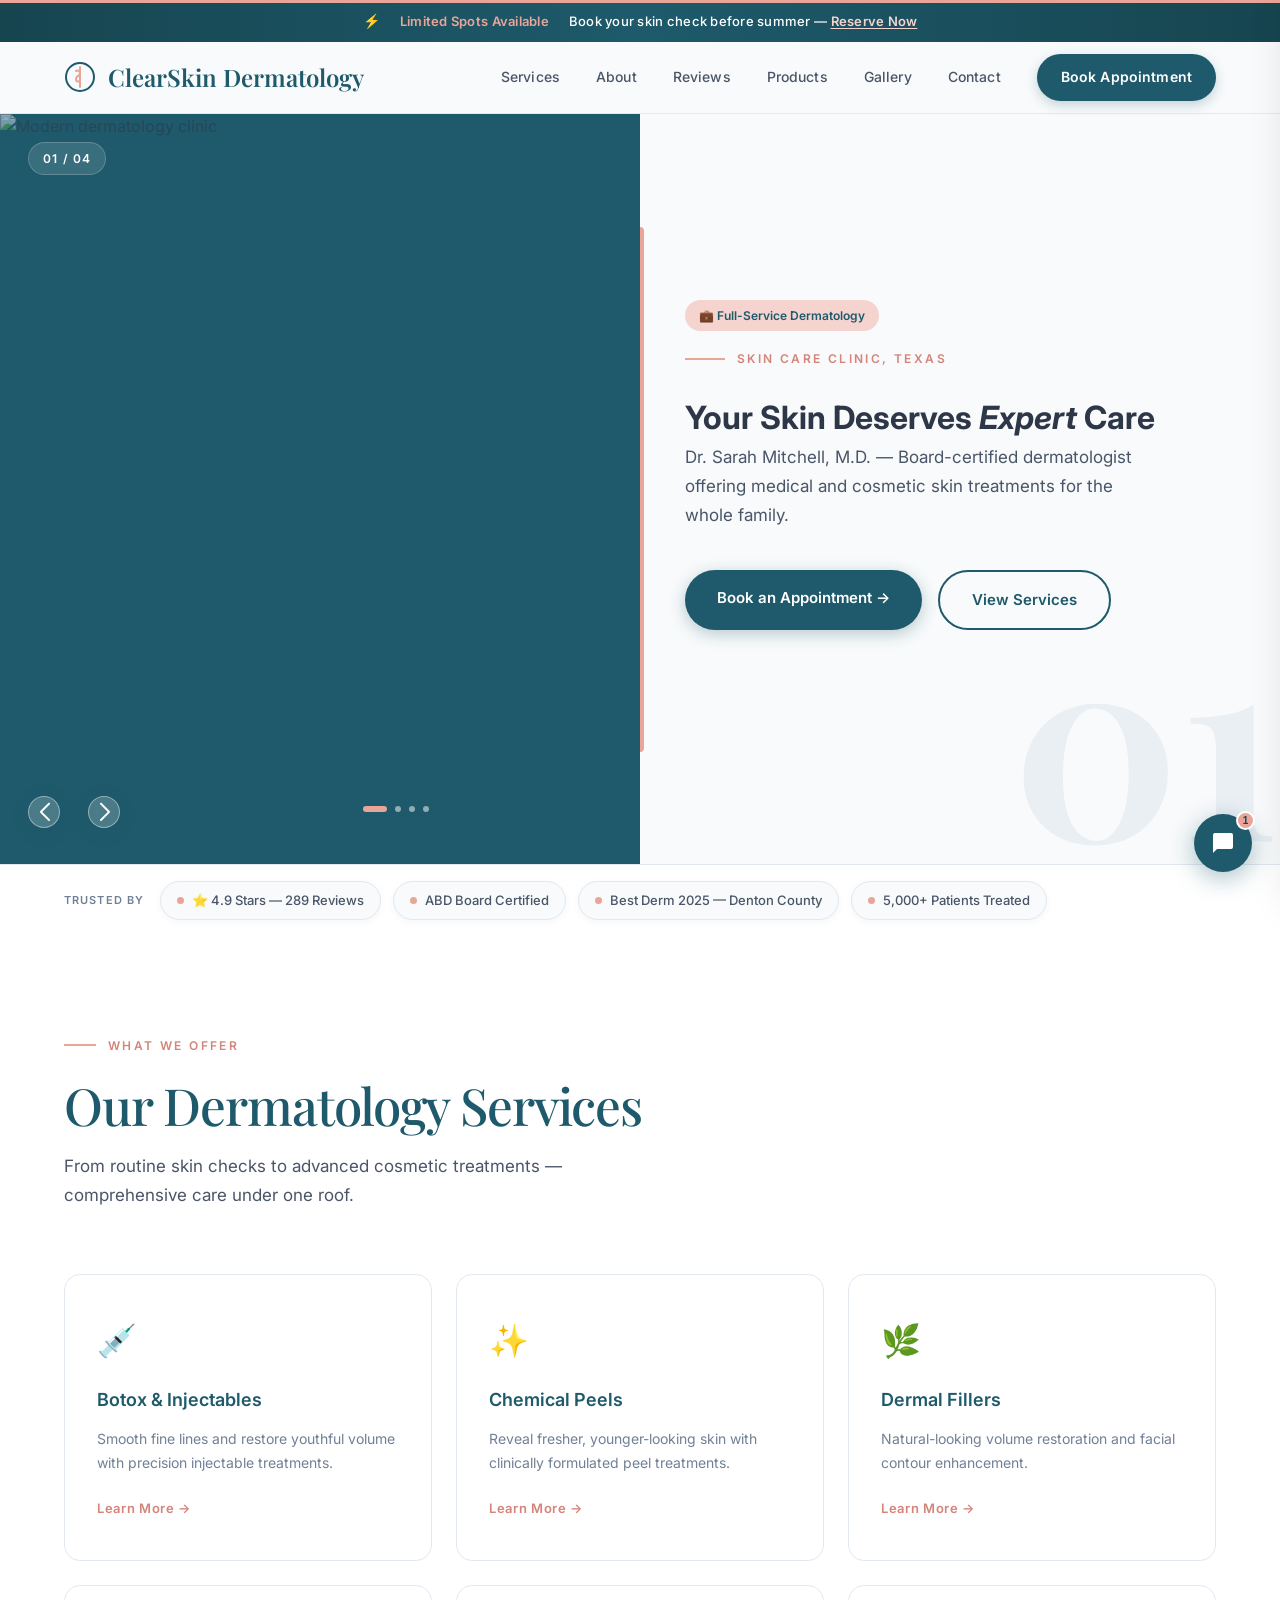
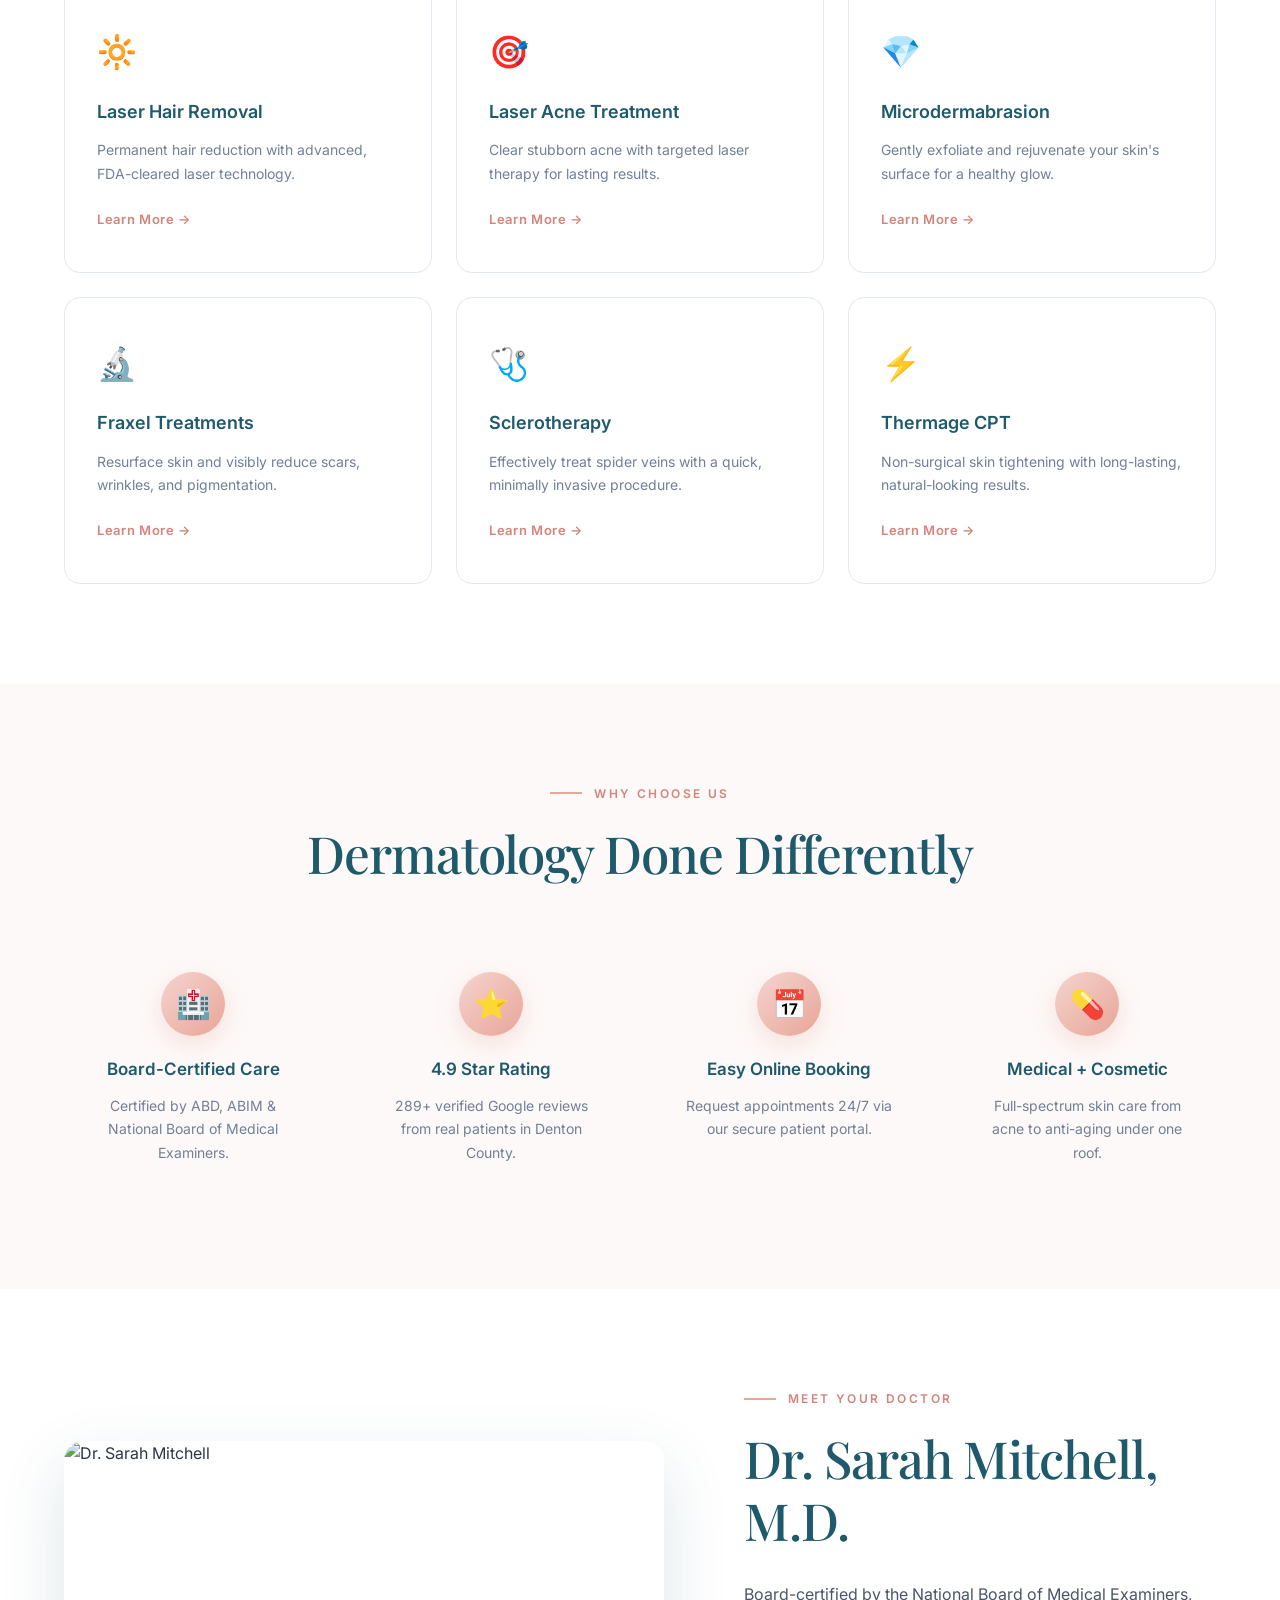
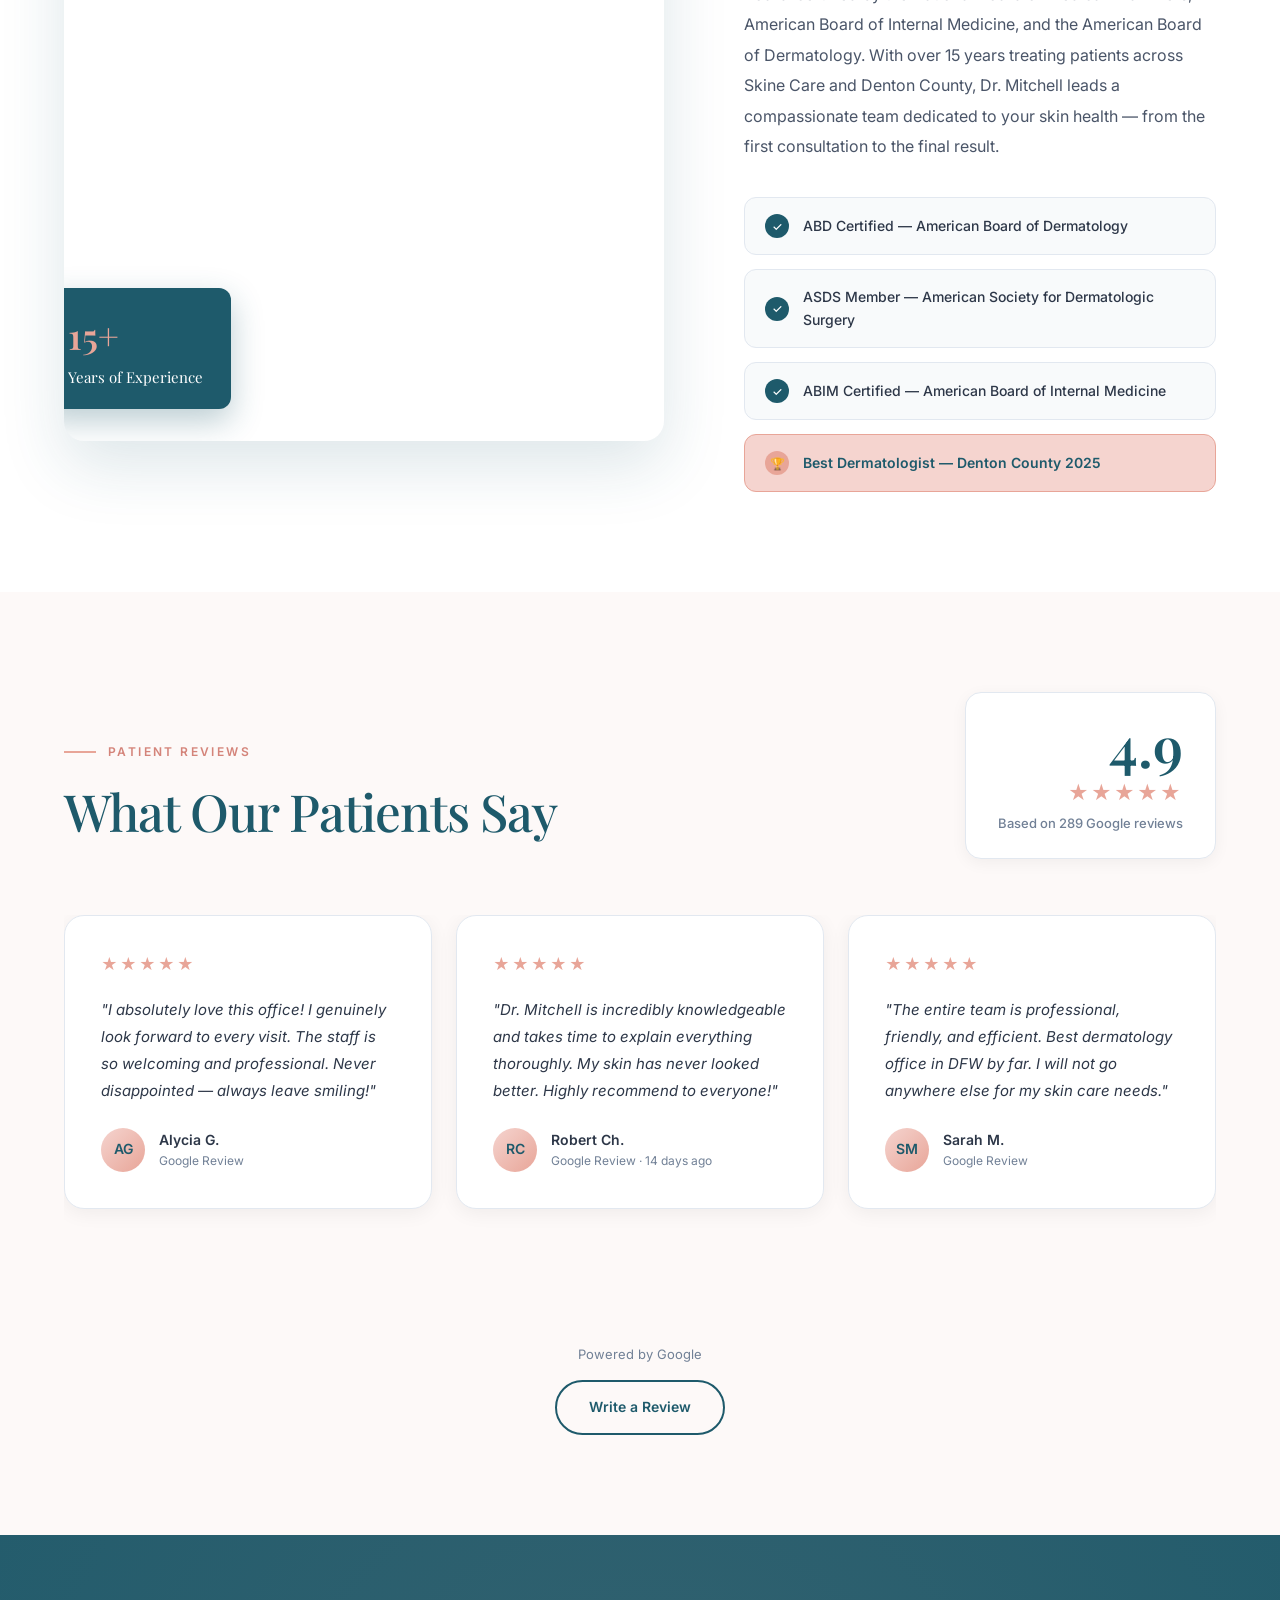
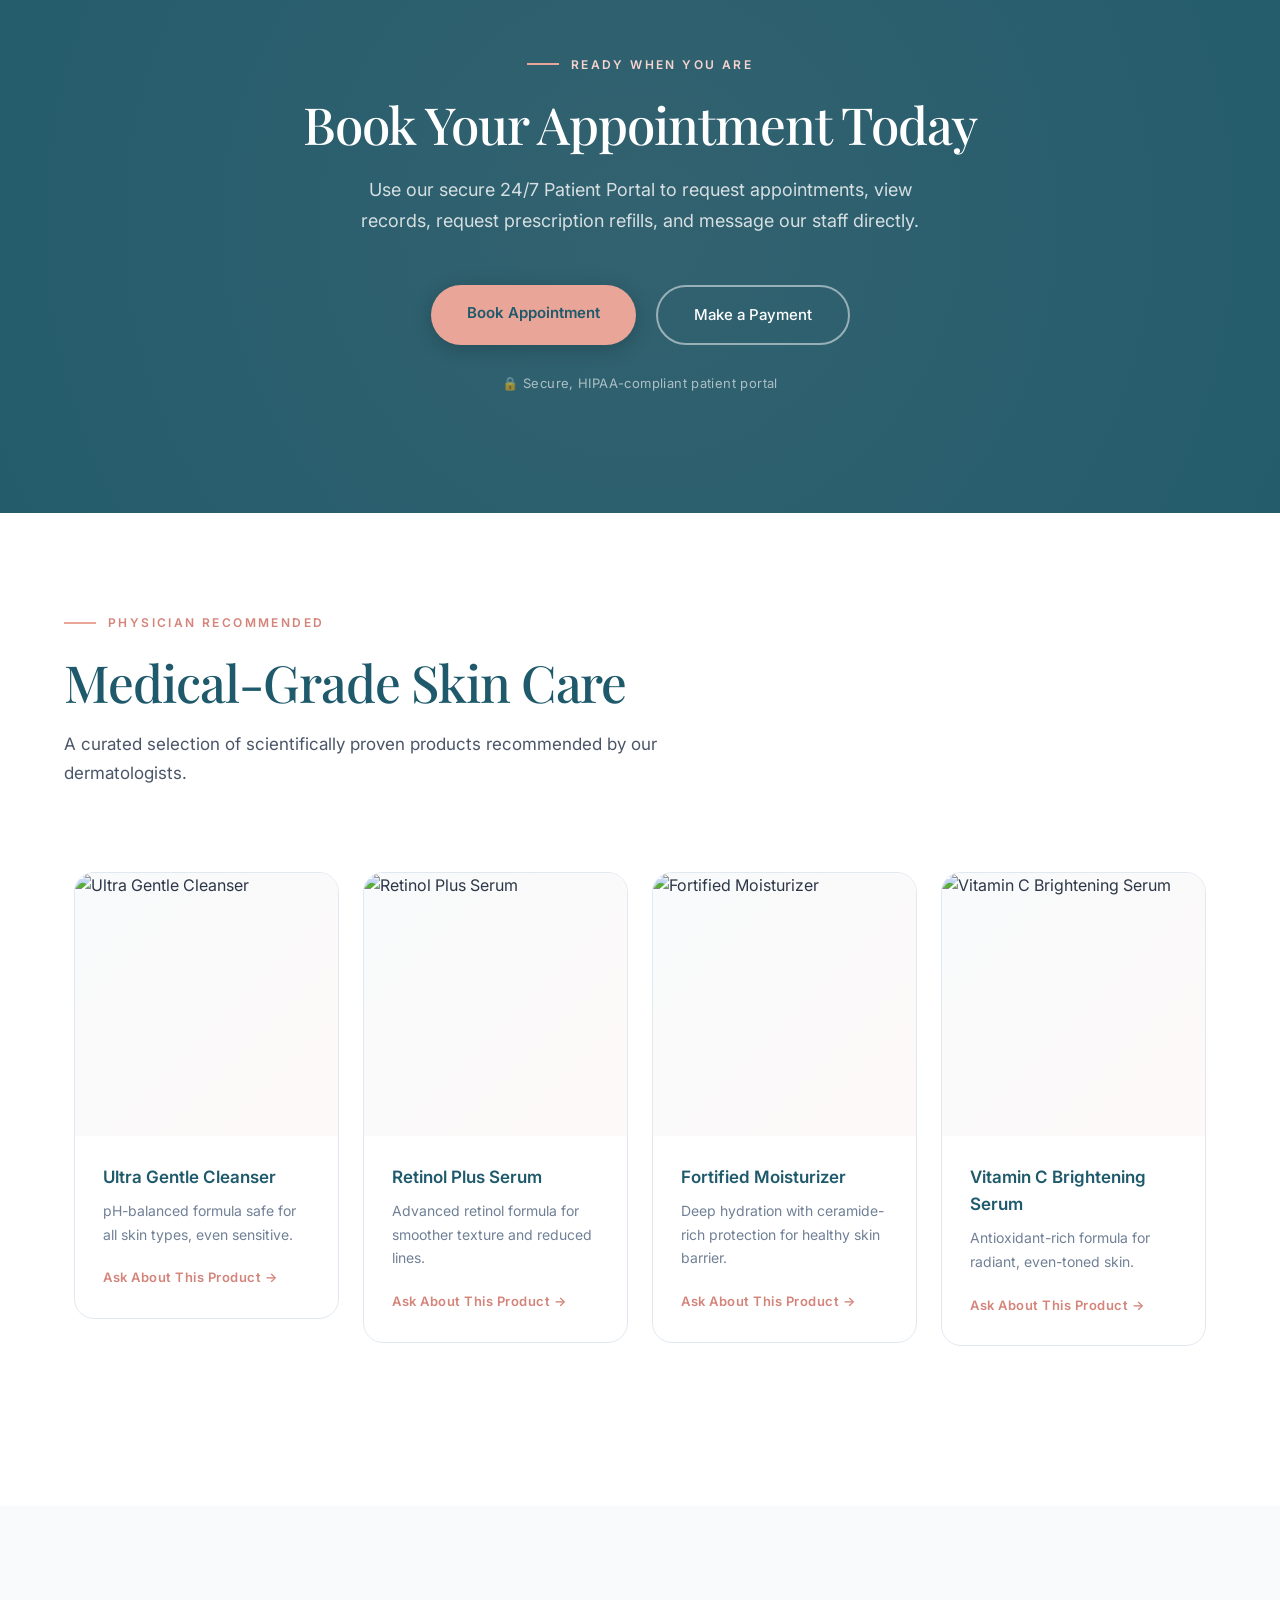
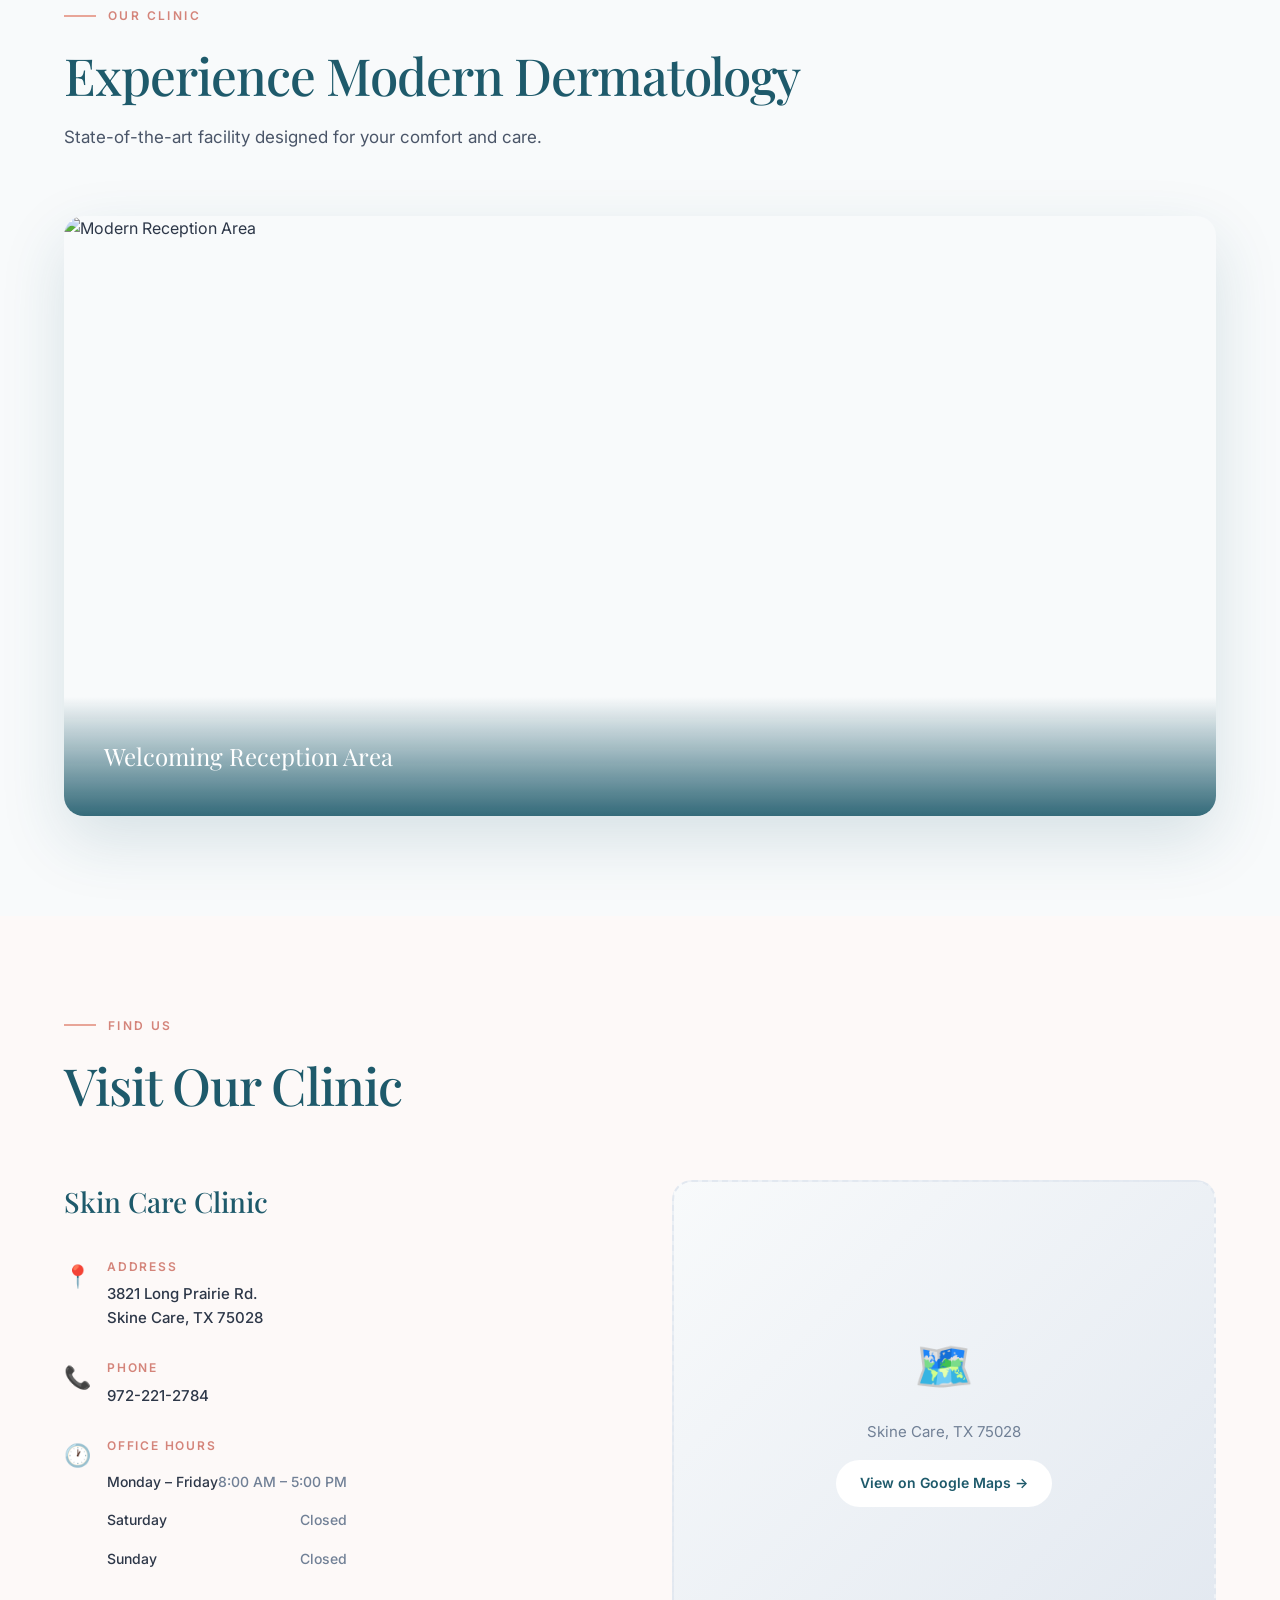
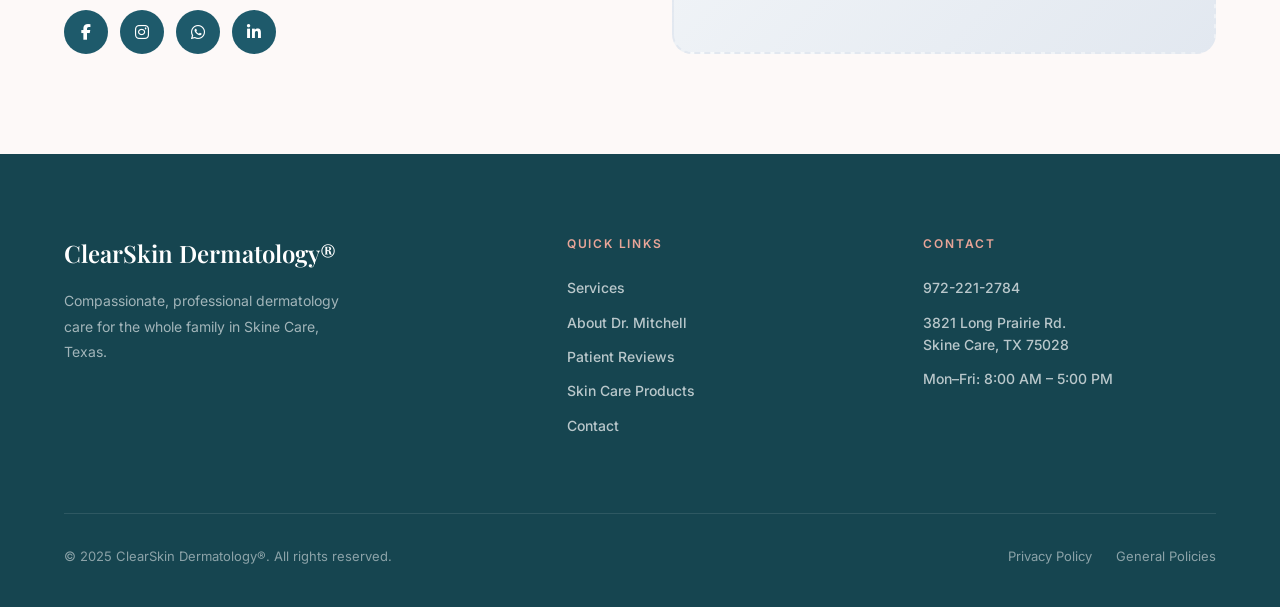
==== derma.html @ 3b288f5e "first" ====
<!DOCTYPE html>
<html lang="en">

<head>
    <meta charset="UTF-8">
    <meta name="viewport" content="width=device-width, initial-scale=1.0">
    <title>ClearSkin Dermatology — Dr. Sarah Mitchell, M.D.</title>
    <link rel="icon"
        href="data:image/svg+xml,<svg xmlns='http://www.w3.org/2000/svg' viewBox='0 0 100 100'><text y='.9em' font-size='90'>🧴</text></svg>">
    <!-- FontAwesome & Swiper CSS CDN -->
    <link rel="stylesheet" href="https://cdnjs.cloudflare.com/ajax/libs/font-awesome/6.4.0/css/all.min.css" />
    <link rel="stylesheet" href="https://cdn.jsdelivr.net/npm/swiper@11/swiper-bundle.min.css" />

    <!-- Google Fonts -->
    <link rel="preconnect" href="https://fonts.googleapis.com">
    <link rel="preconnect" href="https://fonts.gstatic.com" crossorigin>
    <link
        href="https://fonts.googleapis.com/css2?family=Inter:wght@300;400;500;600;700&family=Playfair+Display:wght@400;500;600;700&display=swap"
        rel="stylesheet">

    <style>
        *,
        *::before,
        *::after {
            margin: 0;
            padding: 0;
            box-sizing: border-box;
        }

        :root {
            --primary: #1E5A6B;
            --primary-light: #2A7A8C;
            --primary-dark: #164550;
            --accent: #E8A598;
            --accent-light: #F5D4CF;
            --accent-dark: #D4847A;
            --bg: #F8FAFB;
            --bg-warm: #FDF9F8;
            --white: #FFFFFF;
            --text: #2D3748;
            --text-light: #4A5568;
            --text-muted: #718096;
            --border: #E2E8F0;
            --success: #48BB78;
            --gold: #D4A574;
        }

        html {
            scroll-behavior: smooth;
        }

        body {
            font-family: 'Inter', -apple-system, BlinkMacSystemFont, sans-serif;
            background: var(--bg);
            color: var(--text);
            overflow-x: hidden;
            line-height: 1.6;
        }

        /* SWIPER BANNER - INTRIGUING & DYNAMIC */
        .top-banner-swiper {
            width: 100%;
            height: 42px;
            background: linear-gradient(90deg, var(--primary-dark) 0%, var(--primary) 50%, var(--primary-dark) 100%);
            position: relative;
            overflow: hidden;
        }

        .top-banner-swiper::before {
            content: '';
            position: absolute;
            top: 0;
            left: -100%;
            width: 100%;
            height: 100%;
            background: linear-gradient(90deg, transparent, rgba(255, 255, 255, 0.1), transparent);
            animation: shimmer 3s infinite;
            z-index: 2;
            pointer-events: none;
        }

        @keyframes shimmer {
            0% {
                left: -100%;
            }

            100% {
                left: 100%;
            }
        }

        .banner-slide {
            display: flex;
            align-items: center;
            justify-content: center;
            height: 100%;
            color: white;
            font-size: 13px;
            font-weight: 500;
            letter-spacing: 0.02em;
            gap: 20px;
            padding: 0 20px;
            text-align: center;
        }

        .banner-stat {
            display: inline-flex;
            align-items: center;
            gap: 6px;
            background: rgba(232, 165, 152, 0.2);
            padding: 4px 12px;
            border-radius: 20px;
            border: 1px solid rgba(232, 165, 152, 0.3);
            font-weight: 600;
            color: var(--accent-light);
        }

        .banner-icon {
            font-size: 14px;
        }

        .banner-urgency {
            color: var(--accent);
            font-weight: 600;
            animation: pulse 2s infinite;
        }

        @keyframes pulse {

            0%,
            100% {
                opacity: 1;
            }

            50% {
                opacity: 0.7;
            }
        }

        .banner-action {
            color: var(--accent-light);
            text-decoration: underline;
            text-underline-offset: 2px;
            cursor: pointer;
            transition: all 0.2s;
            font-weight: 600;
        }

        .banner-action:hover {
            color: white;
        }

        .swiper-pagination-banner {
            display: none;
        }

        /* NAV */
        nav {
            position: sticky;
            top: 0;
            z-index: 100;
            background: rgba(248, 250, 251, 0.95);
            backdrop-filter: blur(20px);
            border-bottom: 1px solid var(--border);
            padding: 0 5%;
            display: flex;
            align-items: center;
            justify-content: space-between;
            height: 72px;
        }

        .nav-logo {
            font-family: 'Playfair Display', serif;
            font-size: 24px;
            font-weight: 600;
            color: var(--primary);
            text-decoration: none;
            display: flex;
            align-items: center;
            gap: 12px;
        }

        @media (max-width:575px) {
            .nav-logo {
                font-size: 18px;
            }
        }

        .nav-logo svg {
            width: 32px;
            height: 32px;
        }

        .nav-links {
            display: flex;
            align-items: center;
            gap: 36px;
        }

        .nav-links a {
            font-size: 14px;
            font-weight: 500;
            color: var(--text-light);
            text-decoration: none;
            letter-spacing: 0.01em;
            transition: color 0.2s;
            position: relative;
        }

        .nav-links a:hover {
            color: var(--primary);
        }

        .nav-links a::after {
            content: '';
            position: absolute;
            bottom: -4px;
            left: 0;
            width: 0;
            height: 2px;
            background: var(--accent);
            transition: width 0.3s;
        }

        .nav-links a:hover::after {
            width: 100%;
        }

        .btn-book {
            background: var(--primary);
            color: var(--white) !important;
            padding: 12px 24px;
            border-radius: 100px;
            font-size: 14px !important;
            font-weight: 600 !important;
            transition: all 0.25s !important;
            box-shadow: 0 4px 12px rgba(30, 90, 107, 0.25);
        }

        .btn-book:hover {
            background: var(--primary-light) !important;
            transform: translateY(-2px) !important;
            box-shadow: 0 6px 20px rgba(30, 90, 107, 0.35) !important;
        }

        .btn-book::after {
            display: none !important;
        }

        .hamburger {
            display: none;
            background: none;
            border: none;
            cursor: pointer;
            padding: 8px;
            border-radius: 8px;
            transition: background 0.2s;
        }

        .hamburger:hover {
            background: var(--bg-warm);
        }

        .hamburger span {
            display: block;
            width: 24px;
            height: 2px;
            background: var(--primary);
            margin: 5px 0;
            transition: 0.3s;
            border-radius: 2px;
        }

        /* HERO */
        .hero {
            display: grid;
            grid-template-columns: 1fr 1fr;
            min-height: calc(100vh - 72px - 42px);
        }

        .hero-img {
            position: relative;
            overflow: hidden;
            background: var(--primary);
        }

        .hero-img img {
            width: 100%;
            height: 100%;
            object-fit: cover;
            opacity: 0.9;
            display: block;
        }

        .hero-img-overlay {
            position: absolute;
            inset: 0;
            background: linear-gradient(135deg, rgba(30, 90, 107, 0.4) 0%, transparent 60%);
        }

        .hero-content {
            display: flex;
            flex-direction: column;
            justify-content: center;
            padding: 80px 8% 80px 7%;
            background: var(--bg);
        }

        .hero-eyebrow {
            font-size: 12px;
            font-weight: 600;
            letter-spacing: 0.2em;
            color: var(--accent-dark);
            text-transform: uppercase;
            margin-bottom: 24px;
            display: flex;
            align-items: center;
            gap: 12px;
        }

        .hero-eyebrow::before {
            content: '';
            display: block;
            width: 40px;
            height: 2px;
            background: var(--accent);
        }

        .hero h1 {
            font-family: 'Playfair Display', serif;
            font-size: clamp(42px, 4.5vw, 64px);
            font-weight: 500;
            line-height: 1.1;
            color: var(--primary);
            margin-bottom: 28px;
            letter-spacing: -0.02em;
        }

        .hero h1 em {
            font-style: italic;
            color: var(--accent-dark);
            position: relative;
        }

        .hero h1 em::after {
            content: '';
            position: absolute;
            bottom: 0;
            left: 0;
            width: 100%;
            height: 8px;
            background: var(--accent-light);
            z-index: -1;
            opacity: 0.6;
        }

        .hero-sub {
            font-size: 17px;
            line-height: 1.7;
            color: var(--text-light);
            max-width: 480px;
            margin-bottom: 40px;
            font-weight: 400;
        }

        .hero-ctas {
            display: flex;
            gap: 16px;
            flex-wrap: wrap;
            margin-bottom: 48px;
        }

        .cta-primary {
            background: var(--primary);
            color: var(--white);
            padding: 16px 32px;
            border-radius: 100px;
            font-size: 15px;
            font-weight: 600;
            text-decoration: none;
            transition: all 0.3s;
            display: inline-block;
            box-shadow: 0 4px 16px rgba(30, 90, 107, 0.3);
        }

        .cta-primary:hover {
            background: var(--primary-light);
            transform: translateY(-2px);
            box-shadow: 0 8px 24px rgba(30, 90, 107, 0.4);
        }

        .cta-secondary {
            border: 2px solid var(--primary);
            color: var(--primary);
            padding: 16px 32px;
            border-radius: 100px;
            font-size: 15px;
            font-weight: 600;
            text-decoration: none;
            transition: all 0.3s;
            display: inline-block;
            background: transparent;
        }

        .cta-secondary:hover {
            background: var(--primary);
            color: var(--white);
            transform: translateY(-2px);
        }

        .trust-pills {
            display: flex;
            gap: 12px;
            flex-wrap: wrap;
        }

        .trust-pill {
            background: var(--white);
            border: 1px solid var(--border);
            border-radius: 100px;
            padding: 10px 18px;
            font-size: 13px;
            color: var(--text-light);
            display: flex;
            align-items: center;
            gap: 8px;
            font-weight: 500;
            box-shadow: 0 2px 8px rgba(0, 0, 0, 0.04);
        }

        .trust-pill .dot {
            width: 8px;
            height: 8px;
            border-radius: 50%;
            background: var(--accent);
        }

        /* SECTION BASE */
        section {
            padding: 100px 5%;
        }

        .section-eyebrow {
            font-size: 12px;
            font-weight: 600;
            letter-spacing: 0.2em;
            color: var(--accent-dark);
            text-transform: uppercase;
            display: flex;
            align-items: center;
            gap: 12px;
            margin-bottom: 20px;
        }

        .section-eyebrow::before {
            content: '';
            display: block;
            width: 32px;
            height: 2px;
            background: var(--accent);
        }

        .section-title {
            font-family: 'Playfair Display', serif;
            font-size: clamp(36px, 4vw, 52px);
            font-weight: 500;
            color: var(--primary);
            line-height: 1.2;
            margin-bottom: 16px;
            letter-spacing: -0.02em;
        }

        .section-sub {
            font-size: 17px;
            color: var(--text-light);
            line-height: 1.7;
            max-width: 600px;
        }

        /* SERVICES */
        #services {
            background: var(--white);
        }

        .services-header {
            margin-bottom: 64px;
        }

        .services-grid {
            display: grid;
            grid-template-columns: repeat(3, 1fr);
            gap: 24px;
        }

        .service-card {
            padding: 40px 32px;
            border: 1px solid var(--border);
            background: var(--white);
            transition: all 0.3s;
            cursor: default;
            position: relative;
            overflow: hidden;
            border-radius: 16px;
        }

        .service-card::before {
            content: '';
            position: absolute;
            left: 0;
            top: 0;
            bottom: 0;
            width: 4px;
            background: var(--accent);
            transform: scaleY(0);
            transform-origin: bottom;
            transition: transform 0.3s;
        }

        .service-card:hover {
            background: var(--bg);
            transform: translateY(-4px);
            box-shadow: 0 20px 48px rgba(30, 90, 107, 0.1);
            border-color: var(--accent-light);
        }

        .service-card:hover::before {
            transform: scaleY(1);
        }

        .service-icon {
            font-size: 32px;
            margin-bottom: 20px;
            display: block;
        }

        .service-name {
            font-size: 18px;
            font-weight: 600;
            color: var(--primary);
            margin-bottom: 12px;
        }

        .service-desc {
            font-size: 14px;
            color: var(--text-muted);
            line-height: 1.7;
            margin-bottom: 20px;
        }

        .service-link {
            font-size: 13px;
            color: var(--accent-dark);
            font-weight: 600;
            letter-spacing: 0.05em;
            text-decoration: none;
            display: inline-flex;
            align-items: center;
            gap: 6px;
            transition: gap 0.2s;
        }

        .service-link:hover {
            gap: 10px;
        }

        .hero-swiper .swiper-button-prev:hover,
        .hero-swiper .swiper-button-next:hover {
            transform: scale(1) !important;
        }

        .hero-swiper .swiper-button-prev,
        .hero-swiper .swiper-button-next {
            width: 32px !important;
            height: 32px !important;

            background: var(--primary);
            color: var(--white);
            border-radius: 50%;
            display: flex;
            align-items: center;
            justify-content: center;
            font-size: 12px !important;
            cursor: pointer;
            transition: all 0.3s;
            box-shadow: 0 4px 16px rgba(30, 90, 107, 0.3);
        }

        /* WHY US */
        #why {
            background: var(--bg-warm);
        }

        .why-grid {
            display: grid;
            grid-template-columns: repeat(4, 1fr);
            gap: 40px;
            margin-top: 64px;
        }

        .why-item {
            text-align: center;
            padding: 24px;
        }

        .why-icon {
            width: 64px;
            height: 64px;
            border-radius: 50%;
            background: linear-gradient(135deg, var(--accent-light) 0%, var(--accent) 100%);
            color: var(--primary);
            display: flex;
            align-items: center;
            justify-content: center;
            font-size: 28px;
            margin: 0 auto 20px;
            box-shadow: 0 8px 24px rgba(232, 165, 152, 0.3);
        }

        .why-title {
            font-size: 17px;
            font-weight: 600;
            color: var(--primary);
            margin-bottom: 10px;
        }

        .why-desc {
            font-size: 14px;
            color: var(--text-muted);
            line-height: 1.7;
        }

        /* ABOUT */
        #about {
            background: var(--white);
        }

        .about-grid {
            display: grid;
            grid-template-columns: 1fr 1fr;
            gap: 80px;
            align-items: center;
        }

        .about-img {
            height: 600px;
            width: 600px;
            position: relative;
            border-radius: 20px;
            overflow: hidden;
            aspect-ratio: 4/5;
            box-shadow: 0 24px 64px rgba(30, 90, 107, 0.15);
        }

        .about-img img {
            width: 100%;
            height: 100%;
            object-fit: cover;
            display: block;
        }

        .about-img-badge {
            position: absolute;
            bottom: 32px;
            left: -24px;
            background: var(--primary);
            color: var(--white);
            padding: 20px 28px;
            border-radius: 12px;
            font-family: 'Playfair Display', serif;
            font-size: 15px;
            line-height: 1.5;
            box-shadow: 0 12px 32px rgba(30, 90, 107, 0.3);
        }

        .about-img-badge strong {
            display: block;
            font-size: 36px;
            color: var(--accent);
            font-weight: 600;
            margin-bottom: 4px;
        }

        .about-content .section-eyebrow {
            margin-top: 0;
        }

        .about-body {
            font-size: 16px;
            color: var(--text-light);
            line-height: 1.9;
            margin: 28px 0 36px;
        }

        .cert-badges {
            display: flex;
            flex-direction: column;
            gap: 14px;
        }

        .cert-badge {
            display: flex;
            align-items: center;
            gap: 14px;
            background: var(--bg);
            border: 1px solid var(--border);
            border-radius: 12px;
            padding: 16px 20px;
            font-size: 14px;
            color: var(--text);
            font-weight: 500;
            transition: all 0.2s;
        }

        .cert-badge:hover {
            border-color: var(--accent-light);
            transform: translateX(4px);
        }

        .cert-badge .check {
            width: 24px;
            height: 24px;
            border-radius: 50%;
            background: var(--primary);
            color: white;
            display: flex;
            align-items: center;
            justify-content: center;
            font-size: 12px;
            flex-shrink: 0;
        }

        /* REVIEWS */
        #reviews {
            background: var(--bg-warm);
        }

        .reviews-header {
            display: flex;
            justify-content: space-between;
            align-items: flex-end;
            margin-bottom: 56px;
            flex-wrap: wrap;
            gap: 24px;
        }

        .review-score {
            text-align: right;
            background: var(--white);
            padding: 24px 32px;
            border-radius: 16px;
            border: 1px solid var(--border);
            box-shadow: 0 4px 16px rgba(0, 0, 0, 0.05);
        }

        .review-score .score {
            font-family: 'Playfair Display', serif;
            font-size: 56px;
            font-weight: 600;
            color: var(--primary);
            line-height: 1;
            margin-bottom: 4px;
        }

        .review-score .stars {
            color: var(--accent);
            font-size: 20px;
            letter-spacing: 2px;
            margin-bottom: 4px;
        }

        .review-score .count {
            font-size: 13px;
            color: var(--text-muted);
            font-weight: 500;
        }

        .reviews-swiper {
            padding-bottom: 60px !important;
        }

        .review-card {
            background: var(--white);
            border: 1px solid var(--border);
            border-radius: 20px;
            padding: 36px;
            height: auto;
            box-shadow: 0 4px 20px rgba(0, 0, 0, 0.06);
            transition: transform 0.3s, box-shadow 0.3s;
        }

        .review-card:hover {
            transform: translateY(-4px);
            box-shadow: 0 12px 32px rgba(0, 0, 0, 0.1);
        }

        .review-stars {
            color: var(--accent);
            font-size: 16px;
            letter-spacing: 2px;
            margin-bottom: 18px;
        }

        .review-text {
            font-size: 15px;
            color: var(--text);
            line-height: 1.8;
            margin-bottom: 24px;
            font-style: italic;
        }

        .review-author {
            display: flex;
            align-items: center;
            gap: 14px;
        }

        .review-avatar {
            width: 44px;
            height: 44px;
            border-radius: 50%;
            background: linear-gradient(135deg, var(--accent-light) 0%, var(--accent) 100%);
            color: var(--primary);
            display: flex;
            align-items: center;
            justify-content: center;
            font-size: 14px;
            font-weight: 600;
            flex-shrink: 0;
        }

        .review-name {
            font-size: 14px;
            font-weight: 600;
            color: var(--text);
        }

        .review-source {
            font-size: 12px;
            color: var(--text-muted);
        }

        .reviews-cta {
            text-align: center;
            margin-top: 48px;
        }

        .btn-outline {
            border: 2px solid var(--primary);
            color: var(--primary);
            padding: 14px 32px;
            border-radius: 100px;
            font-size: 14px;
            font-weight: 600;
            text-decoration: none;
            transition: all 0.25s;
            display: inline-block;
        }

        .btn-outline:hover {
            background: var(--primary);
            color: white;
            transform: translateY(-2px);
        }

        /* BOOKING CTA */
        #book {
            background: var(--primary);
            text-align: center;
            padding: 120px 5%;
            position: relative;
            overflow: hidden;
        }

        #book::before {
            content: '';
            position: absolute;
            top: -50%;
            left: -50%;
            width: 200%;
            height: 200%;
            background: radial-gradient(circle, rgba(232, 165, 152, 0.1) 0%, transparent 70%);
            pointer-events: none;
        }

        #book .section-eyebrow {
            justify-content: center;
            color: var(--accent-light);
        }

        #book .section-eyebrow::before {
            background: var(--accent);
        }

        #book .section-title {
            color: var(--white);
            margin: 0 auto 20px;
            max-width: 700px;
        }

        #book .section-sub {
            color: rgba(255, 255, 255, 0.8);
            margin: 0 auto 48px;
            text-align: center;
            font-size: 18px;
        }

        .book-btns {
            display: flex;
            justify-content: center;
            gap: 20px;
            flex-wrap: wrap;
            margin-bottom: 28px;
        }

        .btn-gold {
            background: var(--accent);
            color: var(--primary);
            padding: 16px 36px;
            border-radius: 100px;
            font-size: 15px;
            font-weight: 600;
            text-decoration: none;
            transition: all 0.25s;
            display: inline-block;
            box-shadow: 0 4px 20px rgba(0, 0, 0, 0.2);
        }

        .btn-gold:hover {
            background: var(--accent-light);
            transform: translateY(-2px);
            box-shadow: 0 8px 28px rgba(0, 0, 0, 0.3);
        }

        .btn-white-outline {
            border: 2px solid rgba(255, 255, 255, 0.5);
            color: white;
            padding: 16px 36px;
            border-radius: 100px;
            font-size: 15px;
            font-weight: 500;
            text-decoration: none;
            transition: all 0.25s;
            display: inline-block;
        }

        .btn-white-outline:hover {
            border-color: white;
            background: rgba(255, 255, 255, 0.1);
            transform: translateY(-2px);
        }

        .book-note {
            font-size: 13px;
            color: rgba(255, 255, 255, 0.6);
            letter-spacing: 0.03em;
        }

        /* PRODUCTS */
        #products {
            background: var(--white);
        }

        .products-swiper {
            margin-top: 64px;
            padding: 20px 10px 60px 10px !important;
        }

        .product-card {
            border: 1px solid var(--border);
            border-radius: 20px;
            overflow: hidden;
            transition: transform 0.3s, box-shadow 0.3s;
            background: var(--white);
            height: auto;
        }

        .product-card:hover {
            transform: translateY(-8px);
            box-shadow: 0 20px 48px rgba(30, 90, 107, 0.12);
        }

        .product-img {
            aspect-ratio: 1/1;
            overflow: hidden;
            background: linear-gradient(135deg, var(--bg) 0%, var(--bg-warm) 100%);
            position: relative;
        }

        .product-img img {
            width: 100%;
            height: 100%;
            object-fit: cover;
            display: block;
            transition: transform 0.5s;
        }

        .product-card:hover .product-img img {
            transform: scale(1.08);
        }

        .product-info {
            padding: 28px;
        }

        .product-name {
            font-size: 17px;
            font-weight: 600;
            color: var(--primary);
            margin-bottom: 8px;
        }

        .product-desc {
            font-size: 14px;
            color: var(--text-muted);
            line-height: 1.7;
            margin-bottom: 18px;
        }

        .product-link {
            font-size: 13px;
            color: var(--accent-dark);
            font-weight: 600;
            text-decoration: none;
            letter-spacing: 0.04em;
            display: inline-flex;
            align-items: center;
            gap: 6px;
            transition: gap 0.2s;
        }

        .product-link:hover {
            gap: 10px;
        }

        /* GALLERY */
        #gallery {
            background: var(--bg);
            padding: 100px 5%;
        }

        .gallery-swiper {
            margin-top: 64px;
            border-radius: 20px;
            overflow: hidden;
            box-shadow: 0 24px 64px rgba(30, 90, 107, 0.15);
        }

        .gallery-slide {
            position: relative;
            height: 600px;
        }

        .gallery-slide img {
            width: 100%;
            height: 100%;
            object-fit: cover;
        }

        .gallery-caption {
            position: absolute;
            bottom: 0;
            left: 0;
            right: 0;
            background: linear-gradient(to top, rgba(30, 90, 107, 0.9), transparent);
            color: white;
            padding: 40px;
            font-family: 'Playfair Display', serif;
            font-size: 24px;
        }

        /* CONTACT */
        #contact {
            background: var(--bg-warm);
        }

        .contact-grid {
            display: grid;
            grid-template-columns: 1fr 1fr;
            gap: 64px;
            margin-top: 64px;
        }

        .contact-info h3 {
            font-family: 'Playfair Display', serif;
            font-size: 28px;
            font-weight: 500;
            color: var(--primary);
            margin-bottom: 32px;
        }

        .contact-row {
            display: flex;
            gap: 16px;
            margin-bottom: 28px;
        }

        .contact-row-icon {
            font-size: 22px;
            flex-shrink: 0;
            margin-top: 2px;
            color: var(--accent-dark);
        }

        .contact-row-label {
            font-size: 12px;
            color: var(--accent-dark);
            font-weight: 600;
            letter-spacing: 0.15em;
            text-transform: uppercase;
            margin-bottom: 6px;
        }

        .contact-row-val {
            font-size: 15px;
            color: var(--text);
            line-height: 1.6;
            font-weight: 500;
        }

        .hours-table {
            width: 100%;
            border-collapse: collapse;
            margin-top: 8px;
        }

        .hours-table td {
            font-size: 14px;
            padding: 8px 0;
            color: var(--text);
            font-weight: 500;
        }

        .hours-table td:last-child {
            text-align: right;
            color: var(--text-muted);
        }

        .social-row {
            display: flex;
            gap: 12px;
            margin-top: 32px;
        }

        .social-btn {
            width: 44px;
            height: 44px;
            border-radius: 50%;
            background: var(--primary);
            color: white;
            display: flex;
            align-items: center;
            justify-content: center;
            font-size: 16px;
            text-decoration: none;
            transition: all 0.2s;
            font-weight: 600;
        }

        .social-btn:hover {
            background: var(--accent);
            color: var(--primary);
            transform: translateY(-2px);
        }

        .map-placeholder {
            background: linear-gradient(135deg, var(--bg) 0%, var(--border) 100%);
            border-radius: 20px;
            height: 100%;
            min-height: 400px;
            display: flex;
            flex-direction: column;
            align-items: center;
            justify-content: center;
            gap: 16px;
            color: var(--text-muted);
            font-size: 15px;
            border: 2px dashed var(--border);
            transition: all 0.3s;
        }

        .map-placeholder:hover {
            border-color: var(--accent);
            background: linear-gradient(135deg, var(--bg-warm) 0%, var(--accent-light) 100%);
        }

        .map-placeholder .map-icon {
            font-size: 48px;
            color: var(--primary);
        }

        .map-link {
            font-size: 14px;
            color: var(--primary);
            font-weight: 600;
            text-decoration: none;
            padding: 12px 24px;
            background: var(--white);
            border-radius: 100px;
            transition: all 0.2s;
        }

        .map-link:hover {
            background: var(--primary);
            color: var(--white);
            transform: translateY(-2px);
        }

        /* FOOTER */
        footer {
            background: var(--primary-dark);
            color: rgba(255, 255, 255, 0.8);
            padding: 80px 5% 40px;
        }

        .footer-grid {
            display: grid;
            grid-template-columns: 1.5fr 1fr 1fr;
            gap: 64px;
            margin-bottom: 64px;
        }

        .footer-logo {
            font-family: 'Playfair Display', serif;
            font-size: 24px;
            font-weight: 600;
            color: white;
            margin-bottom: 16px;
        }

        .footer-tagline {
            font-size: 14px;
            line-height: 1.8;
            color: rgba(255, 255, 255, 0.6);
            max-width: 300px;
        }

        .footer-col h4 {
            font-size: 12px;
            font-weight: 600;
            letter-spacing: 0.15em;
            text-transform: uppercase;
            color: var(--accent);
            margin-bottom: 24px;
        }

        .footer-col a {
            display: block;
            font-size: 14px;
            color: rgba(255, 255, 255, 0.7);
            text-decoration: none;
            margin-bottom: 12px;
            transition: all 0.2s;
            font-weight: 500;
        }

        .footer-col a:hover {
            color: white;
            transform: translateX(4px);
        }

        .footer-bottom {
            border-top: 1px solid rgba(255, 255, 255, 0.1);
            padding-top: 32px;
            display: flex;
            justify-content: space-between;
            align-items: center;
            flex-wrap: wrap;
            gap: 16px;
        }

        .footer-bottom p {
            font-size: 13px;
            color: rgba(255, 255, 255, 0.5);
        }

        .footer-bottom-links {
            display: flex;
            gap: 24px;
        }

        .footer-bottom-links a {
            font-size: 13px;
            color: rgba(255, 255, 255, 0.5);
            text-decoration: none;
            transition: color 0.2s;
        }

        .footer-bottom-links a:hover {
            color: rgba(255, 255, 255, 0.9);
        }

        /* FADE IN */
        .fade-in {
            opacity: 0;
            transform: translateY(30px);
            transition: opacity 0.7s ease, transform 0.7s ease;
        }

        .fade-in.visible {
            opacity: 1;
            transform: translateY(0);
        }

        /* MOBILE NAV DRAWER */
        .nav-drawer {
            display: flex;
            position: fixed;
            top: 0;
            right: -320px;
            bottom: 0;
            width: 300px;
            background: var(--white);
            box-shadow: -8px 0 40px rgba(0, 0, 0, 0.15);
            z-index: 200;
            padding: 100px 40px 40px;
            flex-direction: column;
            gap: 28px;
            transition: right 0.3s ease;
        }

        .nav-drawer.open {
            right: 0;
        }

        .nav-drawer a {
            font-size: 18px;
            color: var(--text);
            text-decoration: none;
            font-weight: 500;
            padding: 8px 0;
            border-bottom: 1px solid var(--border);
            transition: color 0.2s;
        }

        .nav-drawer a:hover {
            color: var(--primary);
        }

        .nav-overlay {
            display: none;
            position: fixed;
            inset: 0;
            background: rgba(30, 90, 107, 0.4);
            backdrop-filter: blur(4px);
            z-index: 190;
        }

        .nav-overlay.open {
            display: block;
        }

        .drawer-close {
            position: absolute;
            top: 24px;
            right: 24px;
            background: none;
            border: none;
            font-size: 28px;
            cursor: pointer;
            color: var(--primary);
            width: 40px;
            height: 40px;
            display: flex;
            align-items: center;
            justify-content: center;
            border-radius: 50%;
            transition: background 0.2s;
        }

        .drawer-close:hover {
            background: var(--bg);
        }

        /* ═══════════════════════════════════════════════════════
           RESPONSIVE — TABLET (≤ 900px)
           ═══════════════════════════════════════════════════════ */
        @media (max-width: 900px) {
            .hero {
                grid-template-columns: 1fr;
            }

            .hero-img {
                height: 50vh;
            }

            .hero-content {
                padding: 60px 6%;
            }

            .services-grid {
                grid-template-columns: 1fr 1fr;
            }

            .why-grid {
                grid-template-columns: 1fr 1fr;
            }

            .about-grid {
                grid-template-columns: 1fr;
                gap: 48px;
            }

            .about-img {
                width: 100%;
                height: auto;
                max-width: 500px;
                margin: 0 auto;
            }

            .about-img-badge {
                left: 24px;
                bottom: 24px;
            }

            .contact-grid {
                grid-template-columns: 1fr;
                gap: 40px;
            }

            .footer-grid {
                grid-template-columns: 1fr 1fr;
            }

            .nav-links {
                display: none;
            }

            .hamburger {
                display: block;
            }

            .gallery-slide {
                height: 350px;
            }

            .gallery-caption {
                font-size: 20px;
                padding: 28px;
            }

            .banner-slide {
                font-size: 12px;
                gap: 12px;
                flex-wrap: wrap;
                padding: 8px;
            }

            #book {
                padding: 80px 5%;
            }

            .book-btns {
                flex-direction: column;
                align-items: center;
            }

            .review-score .score {
                font-size: 42px;
            }

            .contact-info h3 {
                font-size: 24px;
            }

            .map-placeholder {
                min-height: 300px;
            }
        }

        /* ═══════════════════════════════════════════════════════
           RESPONSIVE — SMALL TABLET (≤ 768px)
           ═══════════════════════════════════════════════════════ */
        @media (max-width: 768px) {
            .hero-sub {
                font-size: 15px;
            }

            .hero-ctas {
                flex-direction: column;
                align-items: flex-start;
                gap: 12px;
                margin-bottom: 32px;
            }

            .cta-primary,
            .cta-secondary {
                padding: 14px 28px;
                font-size: 14px;
                width: 100%;
                text-align: center;
            }

            .trust-pills {
                gap: 8px;
            }

            .trust-pill {
                font-size: 12px;
                padding: 8px 14px;
            }

            .service-card {
                padding: 28px 24px;
            }

            .why-item {
                padding: 16px;
            }

            .review-card {
                padding: 28px;
            }

            .cert-badge {
                padding: 12px 16px;
                font-size: 13px;
            }

            .footer-grid {
                gap: 40px;
            }

            .footer-bottom {
                flex-direction: column;
                text-align: center;
            }

            .footer-bottom-links {
                justify-content: center;
            }
        }

        /* ═══════════════════════════════════════════════════════
           RESPONSIVE — LARGE PHONE (≤ 560px)
           ═══════════════════════════════════════════════════════ */
        @media (max-width: 560px) {
            section {
                padding: 64px 5%;
            }

            .services-grid {
                grid-template-columns: 1fr;
            }

            .why-grid {
                grid-template-columns: 1fr;
            }

            .why-item {
                text-align: left;
                display: flex;
                flex-direction: column;
                gap: 16px;
                align-items: flex-start;
                padding: 12px 0;
            }

            .why-icon {
                margin: 0;
                flex-shrink: 0;
                width: 52px;
                height: 52px;
                font-size: 22px;
            }

            .footer-grid {
                grid-template-columns: 1fr;
                gap: 32px;
            }

            .review-score {
                text-align: left;
                width: 100%;
                padding: 20px 24px;
            }

            .review-score .score {
                font-size: 36px;
            }

            .reviews-header {
                flex-direction: column;
                align-items: flex-start;
            }

            .about-img {
                max-width: 100%;
            }

            .about-img-badge {
                left: 16px;
                bottom: 16px;
                padding: 14px 20px;
                font-size: 13px;
            }

            .about-img-badge strong {
                font-size: 28px;
            }

            .about-body {
                font-size: 15px;
            }

            .gallery-slide {
                height: 260px;
            }

            .gallery-caption {
                font-size: 16px;
                padding: 20px;
            }

            .top-banner-swiper {
                height: auto;
                min-height: 50px;
            }

            .banner-slide {
                flex-direction: column;
                gap: 6px;
                padding: 10px;
                text-align: center;
            }

            .banner-stat {
                font-size: 11px;
                padding: 3px 10px;
            }

            #book .section-title {
                font-size: 28px;
            }

            #book .section-sub {
                font-size: 15px;
            }

            .btn-gold,
            .btn-white-outline {
                padding: 14px 28px;
                font-size: 14px;
                width: 100%;
                text-align: center;
            }

            .social-row {
                margin-top: 24px;
            }

            .product-info {
                padding: 20px;
            }

            .product-name {
                font-size: 15px;
            }

            .product-desc {
                font-size: 13px;
            }
        }

        /* ═══════════════════════════════════════════════════════
           RESPONSIVE — SMALL PHONE (≤ 400px)
           ═══════════════════════════════════════════════════════ */
        @media (max-width: 400px) {
            nav {
                padding: 0 4%;
                height: 60px;
            }

            .nav-logo {
                font-size: 16px;
                gap: 8px;
            }

            .nav-logo svg {
                width: 26px;
                height: 26px;
            }

            section {
                padding: 48px 4%;
            }

            .section-title {
                font-size: 26px !important;
            }

            .section-sub {
                font-size: 14px;
            }

            .section-eyebrow {
                font-size: 10px;
            }

            .hero-eyebrow {
                font-size: 10px;
            }

            .service-card {
                padding: 24px 20px;
            }

            .service-name {
                font-size: 16px;
            }

            .review-card {
                padding: 24px 20px;
            }

            .gallery-slide {
                height: 200px;
            }

            .contact-info h3 {
                font-size: 20px;
            }

            .footer-logo {
                font-size: 20px;
            }

            .drawer-links a,
            .nav-drawer a {
                font-size: 16px;
            }

            .about-img-badge {
                position: relative;
                left: 0;
                bottom: 0;
                border-radius: 0 0 20px 20px;
            }
        }

        /* ── HERO SWIPER OVERRIDE ─────────────────────────────── */
        .hero-swiper {
            width: 100%;
            height: clamp(550px, 90vh, 750px);
            min-height: unset;
        }

        .hero-swiper .swiper-slide {
            display: grid;
            grid-template-columns: 1fr 1fr;
            height: 100%;
        }

        /* Image side */
        .hero-img {
            position: relative;
            overflow: hidden;
        }

        .hero-img img {
            width: 100%;
            height: 100%;
            object-fit: cover;
            display: block;
            transform: scale(1.05);
            transition: transform 6s ease;
        }

        /* Ken Burns effect: image slowly zooms when slide is active */
        .swiper-slide-active .hero-img img {
            transform: scale(1);
        }

        .hero-img-overlay {
            position: absolute;
            inset: 0;
            background: linear-gradient(135deg, rgba(30, 90, 107, 0.45) 0%, transparent 65%);
            z-index: 1;
        }

        /* Slide counter badge — top-left of image */
        .slide-counter {
            position: absolute;
            top: 28px;
            left: 28px;
            z-index: 3;
            background: rgba(255, 255, 255, 0.12);
            backdrop-filter: blur(8px);
            border: 1px solid rgba(255, 255, 255, 0.2);
            color: white;
            font-size: 12px;
            font-weight: 600;
            letter-spacing: 0.1em;
            padding: 6px 14px;
            border-radius: 100px;
        }

        /* Custom nav arrows on image side */
        .hero-swiper .swiper-button-prev,
        .hero-swiper .swiper-button-next {
            position: absolute;
            bottom: 36px;
            top: auto;
            width: 48px;
            height: 48px;
            border-radius: 50%;
            background: rgba(255, 255, 255, 0.2);
            backdrop-filter: blur(8px);
            border: 1px solid rgba(255, 255, 255, 0.4);
            color: white;
            z-index: 100;
            cursor: pointer;
            pointer-events: auto;
            display: flex;
            align-items: center;
            justify-content: center;
            transition: background 0.2s, transform 0.2s;
        }

        .hero-swiper .swiper-button-prev {
            left: 28px;
        }

        .hero-swiper .swiper-button-next {
            left: 88px;
        }

        .hero-swiper .swiper-button-prev:hover,
        .hero-swiper .swiper-button-next:hover {
            background: rgba(255, 255, 255, 0.28);
            transform: scale(1.08);
        }

        .hero-swiper .swiper-button-prev::after,
        .hero-swiper .swiper-button-next::after {
            font-size: 18px;
            font-weight: 700;
        }

        /* Pagination dots — bottom center of image */
        .hero-swiper .swiper-pagination {
            position: absolute;
            bottom: 44px;
            left: 0;
            width: 50%;
            /* only spans the image column */
            text-align: center;
            padding-left: 152px;
            /* offset past the arrows */
            z-index: 10;
        }

        .hero-swiper .swiper-pagination-bullet {
            width: 6px;
            height: 6px;
            background: rgba(255, 255, 255, 0.5);
            opacity: 1;
            transition: all 0.3s;
            border-radius: 100px;
        }

        .hero-swiper .swiper-pagination-bullet-active {
            background: var(--accent);
            width: 24px;
        }

        /* Content side */
        .hero-content {
            display: flex;
            flex-direction: column;
            justify-content: center;
            padding: 80px 8% 80px 7%;
            background: var(--bg);
            position: relative;
            overflow: hidden;
        }

        /* Animated slide number watermark behind content */
        .hero-content::before {
            content: attr(data-slide-num);
            position: absolute;
            right: 0px;
            bottom: 0px;
            font-family: 'Playfair Display', serif;
            font-size: 260px;
            font-weight: 700;
            color: var(--border);
            opacity: 0.6;
            line-height: 1;
            pointer-events: none;
            user-select: none;
            transition: content 0.4s;
            z-index: 0;
        }

        .hero-content>* {
            position: relative;
            z-index: 1;
        }

        /* ── PER-ELEMENT STAGGERED ENTRANCE ANIMATION ─────────── */

        /* Everything starts hidden */
        .hero-swiper .swiper-slide .hero-eyebrow,
        .hero-swiper .swiper-slide .hero-h1,
        .hero-swiper .swiper-slide .hero-sub,
        .hero-swiper .swiper-slide .hero-ctas,
        .hero-swiper .swiper-slide .hero-tag {
            opacity: 0;
            transform: translateY(22px);
            transition:
                opacity 0.55s ease,
                transform 0.55s ease;
        }

        /* When slide becomes active, stagger each element in */
        .hero-swiper .swiper-slide-active .hero-eyebrow {
            opacity: 1;
            transform: translateY(0);
            transition-delay: 0.1s;
        }

        .hero-swiper .swiper-slide-active .hero-h1 {
            opacity: 1;
            transform: translateY(0);
            transition-delay: 0.22s;
        }

        .hero-swiper .swiper-slide-active .hero-sub {
            opacity: 1;
            transform: translateY(0);
            transition-delay: 0.34s;
        }

        .hero-swiper .swiper-slide-active .hero-ctas {
            opacity: 1;
            transform: translateY(0);
            transition-delay: 0.46s;
        }

        .hero-swiper .swiper-slide-active .hero-tag {
            opacity: 1;
            transform: translateY(0);
            transition-delay: 0.58s;
        }

        /* Accent color stripe per slide — left edge of content panel */
        .hero-content .slide-accent-bar {
            position: absolute;
            left: 0;
            top: 15%;
            bottom: 15%;
            width: 4px;
            border-radius: 0 4px 4px 0;
            background: var(--accent);
            opacity: 0;
            transform: scaleY(0.3);
            transition: opacity 0.4s 0.15s, transform 0.5s 0.15s;
        }

        .hero-swiper .swiper-slide-active .slide-accent-bar {
            opacity: 1;
            transform: scaleY(1);
        }

        /* Slide service tag chip (unique per slide) */
        .hero-tag {
            display: inline-flex;
            align-items: center;
            gap: 8px;
            background: var(--accent-light);
            color: var(--primary);
            font-size: 12px;
            font-weight: 600;
            padding: 6px 14px;
            border-radius: 100px;
            margin-bottom: 18px;
            width: fit-content;
        }

        /* Trust pills — OUTSIDE swiper, always visible */
        .hero-trust-strip {
            background: var(--white);
            border-top: 1px solid var(--border);
            padding: 16px 5%;
            display: flex;
            align-items: center;
            gap: 12px;
            flex-wrap: wrap;
        }

        .hero-trust-strip .label {
            font-size: 11px;
            font-weight: 600;
            color: var(--text-muted);
            letter-spacing: 0.1em;
            text-transform: uppercase;
            margin-right: 4px;
            flex-shrink: 0;
        }

        .trust-pill {
            background: var(--bg);
            border: 1px solid var(--border);
            border-radius: 100px;
            padding: 8px 16px;
            font-size: 13px;
            color: var(--text-light);
            display: flex;
            align-items: center;
            gap: 8px;
            font-weight: 500;
        }

        .trust-pill .dot {
            width: 7px;
            height: 7px;
            border-radius: 50%;
            background: var(--accent);
            flex-shrink: 0;
        }

        /* Progress bar on top of hero — shows autoplay timing */
        .hero-progress-bar {
            position: absolute;
            top: 0;
            left: 0;
            height: 3px;
            background: var(--accent);
            z-index: 20;
            width: 0%;
            transition: none;
        }

        .hero-progress-bar.animating {
            width: 100%;
            transition: width 5s linear;
        }

        /* ── RESPONSIVE ───────────────────────────────────────── */
        @media (max-width: 900px) {
            .hero-swiper {
                height: auto;
                min-height: unset;
            }

            .hero-swiper .swiper-slide {
                grid-template-columns: 1fr;
                grid-template-rows: 42vh auto;
            }

            .hero-img {
                height: 100%;
            }

            .hero-content {
                padding: 48px 6% 56px;
            }

            .hero-content::before {
                font-size: 120px;
            }

            .hero-swiper .swiper-pagination {
                width: 100%;
                padding-left: 0;
                bottom: 12px;
                text-align: center;
            }

            .hero-swiper .swiper-button-prev,
            .hero-swiper .swiper-button-next {
                bottom: auto;
                top: calc(42vh - 22px);
                /* transform: translateY(-50%); */
            }

            .hero-swiper .swiper-button-prev {
                left: 16px;
            }

            .hero-swiper .swiper-button-next {
                left: 72px;
            }
        }

        @media (max-width: 560px) {
            .hero-trust-strip {
                gap: 8px;
            }

            .trust-pill {
                font-size: 12px;
                padding: 6px 12px;
            }
        }

        .cs-fab {
            position: fixed;
            bottom: 28px;
            right: 28px;
            width: 58px;
            height: 58px;
            border-radius: 50%;
            background: #1E5A6B;
            border: none;
            cursor: pointer;
            display: flex;
            align-items: center;
            justify-content: center;
            box-shadow: 0 6px 24px rgba(30, 90, 107, 0.38);
            z-index: 9999;
            transition: transform 0.22s, background 0.2s;
        }

        .cs-fab:hover {
            background: #2A7A8C;
            transform: scale(1.08);
        }

        .cs-fab-icon {
            pointer-events: none;
            transition: transform 0.25s, opacity 0.2s;
        }

        .cs-fab-icon svg {
            width: 24px;
            height: 24px;
            fill: white;
            display: block;
        }

        .cs-fab-close {
            position: absolute;
            pointer-events: none;
            opacity: 0;
            transform: rotate(-90deg) scale(0.6);
            transition: transform 0.25s, opacity 0.2s;
        }

        .cs-fab-close svg {
            width: 20px;
            height: 20px;
            fill: white;
            display: block;
        }

        .cs-fab.open .cs-fab-icon {
            opacity: 0;
            transform: rotate(90deg) scale(0.6);
        }

        .cs-fab.open .cs-fab-close {
            opacity: 1;
            transform: rotate(0deg) scale(1);
        }

        .cs-badge {
            position: absolute;
            top: -3px;
            right: -3px;
            background: #E8A598;
            color: #164550;
            font-size: 10px;
            font-weight: 700;
            width: 19px;
            height: 19px;
            border-radius: 50%;
            display: flex;
            align-items: center;
            justify-content: center;
            border: 2px solid white;
            transition: opacity 0.2s, transform 0.2s;
        }

        .cs-panel {
            position: fixed;
            bottom: 100px;
            right: 28px;
            width: 364px;
            background: white;
            border-radius: 22px;
            border: 1px solid #E2E8F0;
            box-shadow: 0 16px 56px rgba(30, 90, 107, 0.16), 0 2px 8px rgba(0, 0, 0, 0.06);
            display: flex;
            flex-direction: column;
            z-index: 9998;
            overflow: hidden;
            transition: opacity 0.25s, transform 0.28s;
            opacity: 0;
            transform: translateY(18px) scale(0.96);
            pointer-events: none;
            height: 530px;
        }

        .cs-panel.open {
            opacity: 1;
            transform: translateY(0) scale(1);
            pointer-events: all;
        }

        /* Header */
        .cs-head {
            background: #1E5A6B;
            padding: 14px 18px;
            display: flex;
            align-items: center;
            gap: 12px;
            flex-shrink: 0;
        }

        .cs-avatar {
            width: 38px;
            height: 38px;
            border-radius: 50%;
            background: #E8A598;
            display: flex;
            align-items: center;
            justify-content: center;
            flex-shrink: 0;
            font-size: 13px;
            font-weight: 700;
            color: #164550;
        }

        .cs-head-info {
            flex: 1;
            min-width: 0;
        }

        .cs-head-name {
            font-size: 14px;
            font-weight: 600;
            color: white;
            line-height: 1.2;
        }

        .cs-head-sub {
            font-size: 11px;
            color: rgba(255, 255, 255, 0.65);
            margin-top: 2px;
            display: flex;
            align-items: center;
            gap: 5px;
        }

        .cs-online {
            width: 6px;
            height: 6px;
            border-radius: 50%;
            background: #48BB78;
            flex-shrink: 0;
        }

        .cs-head-actions {
            display: flex;
            gap: 6px;
            align-items: center;
        }

        .cs-icon-btn {
            width: 30px;
            height: 30px;
            border-radius: 50%;
            background: rgba(255, 255, 255, 0.1);
            border: none;
            color: white;
            cursor: pointer;
            display: flex;
            align-items: center;
            justify-content: center;
            transition: background 0.15s;
            flex-shrink: 0;
            text-decoration: none;
        }

        .cs-icon-btn:hover {
            background: rgba(255, 255, 255, 0.22);
        }

        /* Banner */
        .cs-banner {
            background: #F0F9F7;
            border-bottom: 1px solid #D4EDE7;
            padding: 9px 18px;
            display: flex;
            align-items: center;
            gap: 10px;
            flex-shrink: 0;
        }

        .cs-banner-text {
            font-size: 11.5px;
            color: #0F6E56;
            line-height: 1.4;
        }

        .cs-banner-text strong {
            font-weight: 600;
        }

        /* Messages */
        .cs-msgs {
            flex: 1;
            overflow-y: auto;
            padding: 16px 16px 8px;
            display: flex;
            flex-direction: column;
            gap: 10px;
        }

        .cs-msgs::-webkit-scrollbar {
            width: 3px;
        }

        .cs-msgs::-webkit-scrollbar-thumb {
            background: #E2E8F0;
            border-radius: 4px;
        }

        .cs-divider {
            text-align: center;
            font-size: 10.5px;
            color: #A0AEC0;
            padding: 4px 0 2px;
            position: relative;
        }

        .cs-divider::before,
        .cs-divider::after {
            content: '';
            position: absolute;
            top: 50%;
            width: 30%;
            height: 1px;
            background: #EDF0F3;
        }

        .cs-divider::before {
            left: 0;
        }

        .cs-divider::after {
            right: 0;
        }

        .msg {
            display: flex;
            flex-direction: column;
            max-width: 82%;
        }

        .msg.bot {
            align-self: flex-start;
        }

        .msg.user {
            align-self: flex-end;
        }

        .msg-row {
            display: flex;
            align-items: flex-end;
            gap: 8px;
        }

        .msg.user .msg-row {
            flex-direction: row-reverse;
        }

        .msg-mini-av {
            width: 24px;
            height: 24px;
            border-radius: 50%;
            background: #E8A598;
            display: flex;
            align-items: center;
            justify-content: center;
            font-size: 8px;
            font-weight: 700;
            color: #164550;
            flex-shrink: 0;
            margin-bottom: 2px;
        }

        .msg-bubble {
            padding: 10px 14px;
            font-size: 13px;
            line-height: 1.65;
            border-radius: 18px;
        }

        .msg.bot .msg-bubble {
            background: #F4F7F9;
            color: #2D3748;
            border-bottom-left-radius: 5px;
            border: 1px solid #EDF0F3;
        }

        .msg.user .msg-bubble {
            background: #1E5A6B;
            color: white;
            border-bottom-right-radius: 5px;
        }

        .msg-meta {
            display: flex;
            align-items: center;
            gap: 5px;
            margin-top: 3px;
            padding: 0 2px;
        }

        .msg.user .msg-meta {
            justify-content: flex-end;
        }

        .msg-time {
            font-size: 10px;
            color: #A0AEC0;
        }

        .msg-tick {
            font-size: 10px;
            color: #48BB78;
        }

        /* Typing indicator */
        .typing-bubble {
            background: #F4F7F9;
            border: 1px solid #EDF0F3;
            border-radius: 18px;
            border-bottom-left-radius: 5px;
            padding: 12px 16px;
            display: flex;
            gap: 5px;
            align-items: center;
        }

        .typing-bubble span {
            width: 6px;
            height: 6px;
            border-radius: 50%;
            background: #CBD5E0;
            display: inline-block;
            animation: tdot 1.3s infinite;
        }

        .typing-bubble span:nth-child(2) {
            animation-delay: 0.18s;
        }

        .typing-bubble span:nth-child(3) {
            animation-delay: 0.36s;
        }

        @keyframes tdot {

            0%,
            60%,
            100% {
                transform: translateY(0);
                background: #CBD5E0;
            }

            30% {
                transform: translateY(-5px);
                background: #1E5A6B;
            }
        }

        /* Quick reply chips */
        .cs-chips {
            padding: 4px 16px 12px;
            display: flex;
            flex-wrap: wrap;
            gap: 6px;
            flex-shrink: 0;
        }

        .cs-chip {
            background: white;
            border: 1.5px solid #CBD5E0;
            border-radius: 100px;
            padding: 6px 13px;
            font-size: 11.5px;
            color: #1E5A6B;
            font-weight: 500;
            cursor: pointer;
            transition: all 0.15s;
            white-space: nowrap;
            font-family: inherit;
        }

        .cs-chip:hover {
            background: #1E5A6B;
            border-color: #1E5A6B;
            color: white;
        }

        /* Input area */
        .cs-input-row {
            padding: 10px 14px 12px;
            border-top: 1px solid #EDF0F3;
            display: flex;
            gap: 8px;
            align-items: flex-end;
            flex-shrink: 0;
            background: white;
        }

        .cs-input-wrap {
            flex: 1;
            display: flex;
            align-items: flex-end;
            background: #F4F7F9;
            border: 1.5px solid #E2E8F0;
            border-radius: 14px;
            padding: 8px 12px;
            gap: 8px;
            transition: border 0.15s;
        }

        .cs-input-wrap:focus-within {
            border-color: #1E5A6B;
            background: white;
        }

        .cs-input {
            flex: 1;
            border: none;
            background: transparent;
            font-size: 13px;
            outline: none;
            resize: none;
            font-family: inherit;
            color: #2D3748;
            max-height: 72px;
            line-height: 1.5;
        }

        .cs-input::placeholder {
            color: #A0AEC0;
        }

        .cs-emoji-btn {
            background: none;
            border: none;
            font-size: 16px;
            cursor: pointer;
            opacity: 0.5;
            transition: opacity 0.15s;
            padding: 0;
            line-height: 1;
            align-self: flex-end;
        }

        .cs-emoji-btn:hover {
            opacity: 0.9;
        }

        .cs-send {
            background: #1E5A6B;
            border: none;
            border-radius: 10px;
            width: 38px;
            height: 38px;
            cursor: pointer;
            display: flex;
            align-items: center;
            justify-content: center;
            flex-shrink: 0;
            transition: background 0.15s, transform 0.15s;
        }

        .cs-send:hover {
            background: #2A7A8C;
            transform: scale(1.06);
        }

        .cs-send svg {
            width: 16px;
            height: 16px;
            fill: white;
        }

        @media (max-width: 420px) {
            .cs-panel {
                width: calc(100vw - 20px);
                right: 10px;
                bottom: 86px;
            }

            .cs-fab {
                right: 16px;
                bottom: 16px;
            }
        }
    </style>
</head>

<body>

    <!-- ── TOP BANNER SWIPER ──────────────────────────────────────── -->
    <div class="swiper top-banner-swiper">
        <div class="swiper-wrapper">
            <div class="swiper-slide banner-slide">
                <span class="banner-icon">🏆</span>
                <span>Voted <strong>Best Dermatologist in Denton County 2025</strong></span>
                <span class="banner-stat">⭐ 4.9/5 (289+ Reviews)</span>
            </div>
            <div class="swiper-slide banner-slide">
                <span class="banner-icon">⚡</span>
                <span class="banner-urgency">Limited Spots Available</span>
                <span>Book your skin check before summer —
                    <a href="book.html" class="banner-action">Reserve Now</a>
                </span>
            </div>
            <div class="swiper-slide banner-slide">
                <span class="banner-icon">🩺</span>
                <span><strong>Dr. Sarah Mitchell, M.D.</strong> — Triple Board Certified</span>
                <span class="banner-stat">15+ Years Experience</span>
            </div>
            <div class="swiper-slide banner-slide">
                <span class="banner-icon">✨</span>
                <span>Join <strong>5,000+ patients</strong> who transformed their skin</span>
                <span class="banner-stat">97% Satisfaction Rate</span>
            </div>
            <div class="swiper-slide banner-slide">
                <span class="banner-icon">🌞</span>
                <span><strong>Summer Skin Prep Special</strong> — 20% off all consultations</span>
                <span style="color: var(--accent); font-weight: 600;">
                    Ends Friday → <a href="book.html" class="banner-action">Claim Offer</a>
                </span>
            </div>
        </div>
    </div>

    <!-- NAV -->
    <nav>
        <a href="#" class="nav-logo">
            <svg viewBox="0 0 32 32" fill="none" xmlns="http://www.w3.org/2000/svg">
                <circle cx="16" cy="16" r="14" stroke="#1E5A6B" stroke-width="2" />
                <path d="M16 6v20M12 10c0 0 4-2 4 2s-4 2-4 6 4 2 4 2" stroke="#E8A598" stroke-width="2"
                    stroke-linecap="round" />
            </svg>
            ClearSkin Dermatology
        </a>
        <div class="nav-links">
            <a href="#services">Services</a>
            <a href="#about">About</a>
            <a href="#reviews">Reviews</a>
            <a href="#products">Products</a>
            <a href="#gallery">Gallery</a>
            <a href="#contact">Contact</a>
            <a href="book.html" class="btn-book">Book Appointment</a>
        </div>
        <button class="hamburger" onclick="openDrawer()" aria-label="Menu">
            <span></span><span></span><span></span>
        </button>
    </nav>

    <!-- MOBILE DRAWER -->
    <div class="nav-overlay" id="navOverlay" onclick="closeDrawer()"></div>
    <div class="nav-drawer" id="navDrawer">
        <button class="drawer-close" onclick="closeDrawer()">×</button>
        <a href="#services" onclick="closeDrawer()">Services</a>
        <a href="#about" onclick="closeDrawer()">About</a>
        <a href="#reviews" onclick="closeDrawer()">Reviews</a>
        <a href="#products" onclick="closeDrawer()">Products</a>
        <a href="#gallery" onclick="closeDrawer()">Gallery</a>
        <a href="#contact" onclick="closeDrawer()">Contact</a>
        <a href="book.html" class="cta-primary" style="margin-top: 12px; text-align: center;"
            onclick="closeDrawer()">Book
            Appointment</a>
    </div>

    <!-- ── HERO SWIPER ────────────────────────────────────────────── -->
    <div class="hero-progress-bar" id="heroProgressBar"></div>

    <div class="swiper hero-swiper" id="heroSwiper">
        <div class="swiper-wrapper">

            <!-- SLIDE 1: Expert Care (General) -->
            <div class="swiper-slide">
                <div class="hero-img">
                    <img src="https://i.pinimg.com/1200x/0d/f3/98/0df398b12245098f7ed720df241f7277.jpg"
                        alt="Modern dermatology clinic">
                    <div class="hero-img-overlay"></div>
                    <div class="slide-counter">01 / 04</div>
                </div>
                <div class="hero-content" data-slide-num="01">
                    <div class="slide-accent-bar"></div>
                    <div class="hero-tag">💼 Full-Service Dermatology</div>
                    <div class="hero-eyebrow">Skin Care Clinic, Texas</div>
                    <h1 class="hero-h1">
                        Your Skin Deserves <em>Expert</em> Care
                    </h1>
                    <p class="hero-sub">
                        Dr. Sarah Mitchell, M.D. — Board-certified dermatologist
                        offering medical and cosmetic skin treatments for the whole family.
                    </p>
                    <div class="hero-ctas">
                        <a href="book.html" class="cta-primary">Book an Appointment →</a>
                        <a href="#services" class="cta-secondary">View Services</a>
                    </div>
                </div>
            </div>

            <!-- SLIDE 2: Cosmetic Treatments -->
            <div class="swiper-slide">
                <div class="hero-img">
                    <img src="https://i.pinimg.com/1200x/16/84/04/168404f58700cedc067f1dfb3b3296fc.jpg"
                        alt="Cosmetic dermatology treatments">
                    <div class="hero-img-overlay"></div>
                    <div class="slide-counter">02 / 04</div>
                </div>
                <div class="hero-content" data-slide-num="02">
                    <div class="slide-accent-bar"></div>
                    <div class="hero-tag">💉 Cosmetic Treatments</div>
                    <div class="hero-eyebrow">Botox · Fillers · Laser</div>
                    <h1 class="hero-h1">
                        Look Your Best, <em>Naturally</em>
                    </h1>
                    <p class="hero-sub">
                        From Botox and dermal fillers to laser resurfacing — precision
                        cosmetic treatments that enhance your natural beauty without
                        looking "done."
                    </p>
                    <div class="hero-ctas">
                        <a href="#services" class="cta-primary">Explore Treatments →</a>
                        <a href="book.html" class="cta-secondary">Book Consultation</a>
                    </div>
                </div>
            </div>

            <!-- SLIDE 3: Family Skin Health -->
            <div class="swiper-slide">
                <div class="hero-img">
                    <img src="https://i.pinimg.com/736x/5e/a6/0a/5ea60ae4103a4a6ddbc655e2840ad399.jpg"
                        alt="Family dermatology care">
                    <div class="hero-img-overlay"></div>
                    <div class="slide-counter">03 / 04</div>
                </div>
                <div class="hero-content" data-slide-num="03">
                    <div class="slide-accent-bar"></div>
                    <div class="hero-tag">👨👩👧 Family Skin Health</div>
                    <div class="hero-eyebrow">Kids · Adults · Seniors</div>
                    <h1 class="hero-h1">
                        Healthy Skin for <em>Every</em> Age
                    </h1>
                    <p class="hero-sub">
                        From childhood eczema to adult acne and age-related skin changes —
                        we provide compassionate, expert care for every member of
                        your family under one roof.
                    </p>
                    <div class="hero-ctas">
                        <a href="book.html" class="cta-primary">Book for Your Family →</a>
                        <a href="#about" class="cta-secondary">Meet Dr. Mitchell</a>
                    </div>
                </div>
            </div>

            <!-- SLIDE 4: Anti-Aging / Laser -->
            <div class="swiper-slide">
                <div class="hero-img">
                    <img src="https://i.pinimg.com/736x/c0/be/65/c0be658a71ac3dbc33e0886b55a9b7c9.jpg"
                        alt="Advanced laser skin treatments">
                    <div class="hero-img-overlay"></div>
                    <div class="slide-counter">04 / 04</div>
                </div>
                <div class="hero-content" data-slide-num="04">
                    <div class="slide-accent-bar"></div>
                    <div class="hero-tag">⚡ Advanced Laser Technology</div>
                    <div class="hero-eyebrow">Fraxel · Thermage · IPL</div>
                    <h1 class="hero-h1">
                        Turn Back the Clock on <em>Aging</em> Skin
                    </h1>
                    <p class="hero-sub">
                        FDA-cleared laser treatments that resurface, tighten, and renew.
                        Visible results without surgery — real transformation backed
                        by 15+ years of expertise.
                    </p>
                    <div class="hero-ctas">
                        <a href="book.html" class="cta-primary">Start Your Journey →</a>
                        <a href="#services" class="cta-secondary">See All Treatments</a>
                    </div>
                </div>
            </div>

        </div><!-- /.swiper-wrapper -->

        <div class="swiper-button-prev"></div>
        <div class="swiper-button-next"></div>
        <div class="swiper-pagination"></div>
    </div><!-- /.hero-swiper -->

    <!-- Trust strip — OUTSIDE swiper, always anchored below hero -->
    <div class="hero-trust-strip">
        <span class="label">Trusted by</span>
        <span class="trust-pill"><span class="dot"></span>⭐ 4.9 Stars — 289 Reviews</span>
        <span class="trust-pill"><span class="dot"></span>ABD Board Certified</span>
        <span class="trust-pill"><span class="dot"></span>Best Derm 2025 — Denton County</span>
        <span class="trust-pill"><span class="dot"></span>5,000+ Patients Treated</span>
    </div>

    <!-- SERVICES -->
    <section id="services">
        <div class="services-header fade-in">
            <div class="section-eyebrow">What We Offer</div>
            <h2 class="section-title">Our Dermatology Services</h2>
            <p class="section-sub">From routine skin checks to advanced cosmetic treatments — comprehensive care under
                one roof.</p>
        </div>
        <div class="services-grid">
            <div class="service-card fade-in">
                <div class="service-icon">💉</div>
                <div class="service-name">Botox & Injectables</div>
                <div class="service-desc">Smooth fine lines and restore youthful volume with precision injectable
                    treatments.</div>
                <a href="book.html" class="service-link">Learn More →</a>
            </div>
            <div class="service-card fade-in">
                <div class="service-icon">✨</div>
                <div class="service-name">Chemical Peels</div>
                <div class="service-desc">Reveal fresher, younger-looking skin with clinically formulated peel
                    treatments.</div>
                <a href="book.html" class="service-link">Learn More →</a>
            </div>
            <div class="service-card fade-in">
                <div class="service-icon">🌿</div>
                <div class="service-name">Dermal Fillers</div>
                <div class="service-desc">Natural-looking volume restoration and facial contour enhancement.</div>
                <a href="book.html" class="service-link">Learn More →</a>
            </div>
            <div class="service-card fade-in">
                <div class="service-icon">🔆</div>
                <div class="service-name">Laser Hair Removal</div>
                <div class="service-desc">Permanent hair reduction with advanced, FDA-cleared laser technology.</div>
                <a href="book.html" class="service-link">Learn More →</a>
            </div>
            <div class="service-card fade-in">
                <div class="service-icon">🎯</div>
                <div class="service-name">Laser Acne Treatment</div>
                <div class="service-desc">Clear stubborn acne with targeted laser therapy for lasting results.</div>
                <a href="book.html" class="service-link">Learn More →</a>
            </div>
            <div class="service-card fade-in">
                <div class="service-icon">💎</div>
                <div class="service-name">Microdermabrasion</div>
                <div class="service-desc">Gently exfoliate and rejuvenate your skin's surface for a healthy glow.</div>
                <a href="book.html" class="service-link">Learn More →</a>
            </div>
            <div class="service-card fade-in">
                <div class="service-icon">🔬</div>
                <div class="service-name">Fraxel Treatments</div>
                <div class="service-desc">Resurface skin and visibly reduce scars, wrinkles, and pigmentation.</div>
                <a href="book.html" class="service-link">Learn More →</a>
            </div>
            <div class="service-card fade-in">
                <div class="service-icon">🩺</div>
                <div class="service-name">Sclerotherapy</div>
                <div class="service-desc">Effectively treat spider veins with a quick, minimally invasive procedure.
                </div>
                <a href="book.html" class="service-link">Learn More →</a>
            </div>
            <div class="service-card fade-in">
                <div class="service-icon">⚡</div>
                <div class="service-name">Thermage CPT</div>
                <div class="service-desc">Non-surgical skin tightening with long-lasting, natural-looking results.</div>
                <a href="book.html" class="service-link">Learn More →</a>
            </div>
        </div>
    </section>

    <!-- WHY US -->
    <section id="why">
        <div class="fade-in" style="text-align:center;">
            <div class="section-eyebrow" style="justify-content:center;">Why Choose Us</div>
            <h2 class="section-title" style="text-align:center;">Dermatology Done Differently</h2>
        </div>
        <div class="why-grid">
            <div class="why-item fade-in">
                <div class="why-icon">🏥</div>
                <div class="why-title">Board-Certified Care</div>
                <div class="why-desc">Certified by ABD, ABIM & National Board of Medical Examiners.</div>
            </div>
            <div class="why-item fade-in">
                <div class="why-icon">⭐</div>
                <div class="why-title">4.9 Star Rating</div>
                <div class="why-desc">289+ verified Google reviews from real patients in Denton County.</div>
            </div>
            <div class="why-item fade-in">
                <div class="why-icon">📅</div>
                <div class="why-title">Easy Online Booking</div>
                <div class="why-desc">Request appointments 24/7 via our secure patient portal.</div>
            </div>
            <div class="why-item fade-in">
                <div class="why-icon">💊</div>
                <div class="why-title">Medical + Cosmetic</div>
                <div class="why-desc">Full-spectrum skin care from acne to anti-aging under one roof.</div>
            </div>
        </div>
    </section>

    <!-- ABOUT -->
    <section id="about">
        <div class="about-grid">
            <div class="about-img fade-in">
                <img src="https://picsum.photos/seed/doctor-derm/500/640" alt="Dr. Sarah Mitchell">
                <div class="about-img-badge">
                    <strong>15+</strong> Years of Experience
                </div>
            </div>
            <div class="about-content fade-in">
                <div class="section-eyebrow">Meet Your Doctor</div>
                <h2 class="section-title">Dr. Sarah Mitchell, M.D.</h2>
                <p class="about-body">Board-certified by the National Board of Medical Examiners, American Board of
                    Internal Medicine, and the American Board of Dermatology. With over 15 years treating patients
                    across Skine Care and Denton County, Dr. Mitchell leads a compassionate team dedicated to your
                    skin health — from the first consultation to the final result.</p>
                <div class="cert-badges">
                    <div class="cert-badge">
                        <div class="check">✓</div>
                        <span>ABD Certified — American Board of Dermatology</span>
                    </div>
                    <div class="cert-badge">
                        <div class="check">✓</div>
                        <span>ASDS Member — American Society for Dermatologic Surgery</span>
                    </div>
                    <div class="cert-badge">
                        <div class="check">✓</div>
                        <span>ABIM Certified — American Board of Internal Medicine</span>
                    </div>
                    <div class="cert-badge" style="background: var(--accent-light); border-color: var(--accent);">
                        <div class="check" style="background: var(--accent); color: var(--primary);">🏆</div>
                        <span style="font-weight: 600; color: var(--primary);">Best Dermatologist — Denton County
                            2025</span>
                    </div>
                </div>
            </div>
        </div>
    </section>

    <!-- REVIEWS -->
    <section id="reviews">
        <div class="reviews-header fade-in">
            <div>
                <div class="section-eyebrow">Patient Reviews</div>
                <h2 class="section-title">What Our Patients Say</h2>
            </div>
            <div class="review-score">
                <div class="score">4.9</div>
                <div class="stars">★★★★★</div>
                <div class="count">Based on 289 Google reviews</div>
            </div>
        </div>

        <div class="swiper reviews-swiper fade-in">
            <div class="swiper-wrapper">
                <div class="swiper-slide">
                    <div class="review-card">
                        <div class="review-stars">★★★★★</div>
                        <p class="review-text">"I absolutely love this office! I genuinely look forward to every visit.
                            The
                            staff is so welcoming and professional. Never disappointed — always leave smiling!"</p>
                        <div class="review-author">
                            <div class="review-avatar">AG</div>
                            <div>
                                <div class="review-name">Alycia G.</div>
                                <div class="review-source">Google Review</div>
                            </div>
                        </div>
                    </div>
                </div>
                <div class="swiper-slide">
                    <div class="review-card">
                        <div class="review-stars">★★★★★</div>
                        <p class="review-text">"Dr. Mitchell is incredibly knowledgeable and takes time to explain
                            everything
                            thoroughly. My skin has never looked better. Highly recommend to everyone!"</p>
                        <div class="review-author">
                            <div class="review-avatar">RC</div>
                            <div>
                                <div class="review-name">Robert Ch.</div>
                                <div class="review-source">Google Review · 14 days ago</div>
                            </div>
                        </div>
                    </div>
                </div>
                <div class="swiper-slide">
                    <div class="review-card">
                        <div class="review-stars">★★★★★</div>
                        <p class="review-text">"The entire team is professional, friendly, and efficient. Best
                            dermatology
                            office in DFW by far. I will not go anywhere else for my skin care needs."</p>
                        <div class="review-author">
                            <div class="review-avatar">SM</div>
                            <div>
                                <div class="review-name">Sarah M.</div>
                                <div class="review-source">Google Review</div>
                            </div>
                        </div>
                    </div>
                </div>
                <div class="swiper-slide">
                    <div class="review-card">
                        <div class="review-stars">★★★★★</div>
                        <p class="review-text">"After years of struggling with acne, I finally found a solution here.
                            The treatment plan was personalized and the results speak for themselves. Life changing!"
                        </p>
                        <div class="review-author">
                            <div class="review-avatar">JK</div>
                            <div>
                                <div class="review-name">Jennifer K.</div>
                                <div class="review-source">Google Review · 1 month ago</div>
                            </div>
                        </div>
                    </div>
                </div>
                <div class="swiper-slide">
                    <div class="review-card">
                        <div class="review-stars">★★★★★</div>
                        <p class="review-text">"The office is beautiful, modern, and spotless. Dr. Mitchell has the best
                            bedside manner. She made me feel comfortable during my full body skin check."</p>
                        <div class="review-author">
                            <div class="review-avatar">MT</div>
                            <div>
                                <div class="review-name">Michael T.</div>
                                <div class="review-source">Google Review</div>
                            </div>
                        </div>
                    </div>
                </div>
                <div class="swiper-slide">
                    <div class="review-card">
                        <div class="review-stars">★★★★★</div>
                        <p class="review-text">"Best Botox experience I've ever had. Natural results, no bruising, and
                            the staff followed up to check on me. Truly exceptional care!"</p>
                        <div class="review-author">
                            <div class="review-avatar">LP</div>
                            <div>
                                <div class="review-name">Lisa P.</div>
                                <div class="review-source">Google Review · 2 weeks ago</div>
                            </div>
                        </div>
                    </div>
                </div>
            </div>
            <!-- <div class="swiper-pagination"></div> -->
        </div>

        <div class="reviews-cta fade-in">
            <p style="font-size:13px; color:var(--text-muted); margin-bottom:16px;">Powered by Google</p>
            <a href="#" class="btn-outline">Write a Review</a>
        </div>
    </section>

    <!-- BOOKING CTA -->
    <section id="book">
        <div class="section-eyebrow fade-in">Ready When You Are</div>
        <h2 class="section-title fade-in">Book Your Appointment Today</h2>
        <p class="section-sub fade-in">Use our secure 24/7 Patient Portal to request appointments, view records, request
            prescription refills, and message our staff directly.</p>
        <div class="book-btns fade-in">
            <a href="#" class="btn-gold">Book Appointment</a>
            <a href="#" class="btn-white-outline">Make a Payment</a>
        </div>
        <p class="book-note fade-in">🔒 Secure, HIPAA-compliant patient portal</p>
    </section>

    <!-- PRODUCTS -->
    <section id="products">
        <div class="fade-in">
            <div class="section-eyebrow">Physician Recommended</div>
            <h2 class="section-title">Medical-Grade Skin Care</h2>
            <p class="section-sub">A curated selection of scientifically proven products recommended by our
                dermatologists.</p>
        </div>

        <div class="swiper products-swiper fade-in">
            <div class="swiper-wrapper">
                <div class="swiper-slide">
                    <div class="product-card">
                        <div class="product-img"><img
                                src="https://i.pinimg.com/1200x/49/9d/b4/499db422f5d3efa4b7a9ad95ce58cd08.jpg"
                                alt="Ultra Gentle Cleanser"></div>
                        <div class="product-info">
                            <div class="product-name">Ultra Gentle Cleanser</div>
                            <div class="product-desc">pH-balanced formula safe for all skin types, even sensitive.</div>
                            <a href="#contact" class="product-link">Ask About This Product →</a>
                        </div>
                    </div>
                </div>
                <div class="swiper-slide">
                    <div class="product-card">
                        <div class="product-img"><img
                                src="https://i.pinimg.com/736x/95/6f/22/956f22256a2ab8f94e5e601135fd48b6.jpg"
                                alt="Retinol Plus Serum"></div>
                        <div class="product-info">
                            <div class="product-name">Retinol Plus Serum</div>
                            <div class="product-desc">Advanced retinol formula for smoother texture and reduced lines.
                            </div>
                            <a href="#contact" class="product-link">Ask About This Product →</a>
                        </div>
                    </div>
                </div>
                <div class="swiper-slide">
                    <div class="product-card">
                        <div class="product-img"><img
                                src="https://i.pinimg.com/736x/4d/5e/48/4d5e48b9d808eb0c5e402518824c24d7.jpg"
                                alt="Fortified Moisturizer"></div>
                        <div class="product-info">
                            <div class="product-name">Fortified Moisturizer</div>
                            <div class="product-desc">Deep hydration with ceramide-rich protection for healthy skin
                                barrier.
                            </div>
                            <a href="#contact" class="product-link">Ask About This Product →</a>
                        </div>
                    </div>
                </div>
                <div class="swiper-slide">
                    <div class="product-card">
                        <div class="product-img"><img
                                src="https://i.pinimg.com/736x/c5/38/40/c5384023697ef76432016440af0e79d8.jpg"
                                alt="Vitamin C Brightening Serum"></div>
                        <div class="product-info">
                            <div class="product-name">Vitamin C Brightening Serum</div>
                            <div class="product-desc">Antioxidant-rich formula for radiant, even-toned skin.</div>
                            <a href="#contact" class="product-link">Ask About This Product →</a>
                        </div>
                    </div>
                </div>
                <div class="swiper-slide">
                    <div class="product-card">
                        <div class="product-img"><img
                                src="https://i.pinimg.com/736x/78/a8/70/78a87018870caefad6e76678ec99a9bc.jpg"
                                alt="SPF 50 Daily Defense"></div>
                        <div class="product-info">
                            <div class="product-name">SPF 50 Daily Defense</div>
                            <div class="product-desc">Broad spectrum protection with lightweight, non-greasy formula.
                            </div>
                            <a href="#contact" class="product-link">Ask About This Product →</a>
                        </div>
                    </div>
                </div>
                <div class="swiper-slide">
                    <div class="product-card">
                        <div class="product-img"><img
                                src="https://i.pinimg.com/736x/58/c5/2a/58c52a364ff6409e793edb743b96d8cf.jpg"
                                alt="Night Repair Complex"></div>
                        <div class="product-info">
                            <div class="product-name">Night Repair Complex</div>
                            <div class="product-desc">Overnight renewal treatment with peptides and hyaluronic acid.
                            </div>
                            <a href="#contact" class="product-link">Ask About This Product →</a>
                        </div>
                    </div>
                </div>
            </div>
            <!-- <div class="swiper-pagination"></div> -->
        </div>
    </section>

    <!-- GALLERY -->
    <section id="gallery">
        <div class="fade-in">
            <div class="section-eyebrow">Our Clinic</div>
            <h2 class="section-title">Experience Modern Dermatology</h2>
            <p class="section-sub">State-of-the-art facility designed for your comfort and care.</p>
        </div>

        <div class="swiper gallery-swiper fade-in">
            <div class="swiper-wrapper">
                <div class="swiper-slide gallery-slide">
                    <img src="https://i.pinimg.com/1200x/98/09/42/980942afdf5166e1a9e3eab3c36736c4.jpg"
                        alt="Modern Reception Area">
                    <div class="gallery-caption">Welcoming Reception Area</div>
                </div>
                <div class="swiper-slide gallery-slide">
                    <img src="https://i.pinimg.com/1200x/31/f3/8a/31f38a3f9a1a444459b70ab293e7d782.jpg"
                        alt="Treatment Room">
                    <div class="gallery-caption">Advanced Treatment Suites</div>
                </div>
                <div class="swiper-slide gallery-slide">
                    <img src="https://i.pinimg.com/736x/e8/0d/7a/e80d7a19a4f9af15c80092a051cc448a.jpg"
                        alt="Consultation Room">
                    <div class="gallery-caption">Private Consultation Spaces</div>
                </div>
                <div class="swiper-slide gallery-slide">
                    <img src="https://i.pinimg.com/1200x/82/91/29/8291297ab95fa675c5e188d470f7c478.jpg"
                        alt="Waiting Area">
                    <div class="gallery-caption">Comfortable Patient Lounge</div>
                </div>
            </div>
            <!-- <div class="swiper-button-next"></div>
            <div class="swiper-button-prev"></div>
            <div class="swiper-pagination"></div> -->
        </div>
    </section>

    <!-- CONTACT -->
    <section id="contact">
        <div class="fade-in">
            <div class="section-eyebrow">Find Us</div>
            <h2 class="section-title">Visit Our Clinic</h2>
        </div>
        <div class="contact-grid">
            <div class="contact-info fade-in">
                <h3>Skin Care Clinic</h3>
                <div class="contact-row">
                    <div class="contact-row-icon">📍</div>
                    <div>
                        <div class="contact-row-label">Address</div>
                        <div class="contact-row-val">3821 Long Prairie Rd.<br>Skine Care, TX 75028</div>
                    </div>
                </div>
                <div class="contact-row">
                    <div class="contact-row-icon">📞</div>
                    <div>
                        <div class="contact-row-label">Phone</div>
                        <div class="contact-row-val">972-221-2784</div>
                    </div>
                </div>
                <div class="contact-row">
                    <div class="contact-row-icon">🕐</div>
                    <div>
                        <div class="contact-row-label">Office Hours</div>
                        <table class="hours-table">
                            <tr>
                                <td>Monday – Friday</td>
                                <td>8:00 AM – 5:00 PM</td>
                            </tr>
                            <tr>
                                <td>Saturday</td>
                                <td>Closed</td>
                            </tr>
                            <tr>
                                <td>Sunday</td>
                                <td>Closed</td>
                            </tr>
                        </table>
                    </div>
                </div>
                <div class="social-row">
                    <a href="#" class="social-btn" aria-label="Facebook"><i class="fab fa-facebook-f"></i></a>
                    <a href="#" class="social-btn" aria-label="Instagram"><i class="fab fa-instagram"></i></a>
                    <a href="#" class="social-btn" aria-label="WhatsApp"><i class="fab fa-whatsapp"></i></a>
                    <a href="#" class="social-btn" aria-label="LinkedIn"><i class="fab fa-linkedin-in"></i></a>
                </div>
            </div>
            <div class="fade-in">
                <div class="map-placeholder">
                    <div class="map-icon">🗺️</div>
                    <p>Skine Care, TX 75028</p>
                    <a href="https://maps.google.com" target="_blank" class="map-link">View on Google Maps →</a>
                </div>
            </div>
        </div>
    </section>

    <!-- FOOTER -->
    <footer>
        <div class="footer-grid">
            <div>
                <div class="footer-logo">ClearSkin Dermatology®</div>
                <p class="footer-tagline">Compassionate, professional dermatology care for the whole family in Skine
                    Care, Texas.</p>
            </div>
            <div class="footer-col">
                <h4>Quick Links</h4>
                <a href="#services">Services</a>
                <a href="#about">About Dr. Mitchell</a>
                <a href="#reviews">Patient Reviews</a>
                <a href="#products">Skin Care Products</a>
                <a href="#contact">Contact</a>
            </div>
            <div class="footer-col">
                <h4>Contact</h4>
                <a href="tel:9722212784">972-221-2784</a>
                <a href="#">3821 Long Prairie Rd.<br>Skine Care, TX 75028</a>
                <a href="#">Mon–Fri: 8:00 AM – 5:00 PM</a>
            </div>
        </div>
        <div class="footer-bottom">
            <p>© 2025 ClearSkin Dermatology®. All rights reserved.</p>
            <div class="footer-bottom-links">
                <a href="#">Privacy Policy</a>
                <a href="#">General Policies</a>
            </div>
        </div>
    </footer>
    <!-- FAB Button -->
    <button class="cs-fab" id="csFab" onclick="csToggle()" aria-label="Chat with us">
        <span class="cs-fab-icon">
            <svg viewBox="0 0 24 24">
                <path d="M20 2H4a2 2 0 00-2 2v18l4-4h14a2 2 0 002-2V4a2 2 0 00-2-2z" />
            </svg>
        </span>
        <span class="cs-fab-close">
            <svg viewBox="0 0 24 24">
                <path
                    d="M19 6.41L17.59 5 12 10.59 6.41 5 5 6.41 10.59 12 5 17.59 6.41 19 12 13.41 17.59 19 19 17.59 13.41 12z" />
            </svg>
        </span>
        <span class="cs-badge" id="csBadge">1</span>
    </button>

    <!-- Chat Panel -->
    <div class="cs-panel" id="csPanel">

        <!-- Header -->
        <div class="cs-head">
            <div class="cs-avatar">CS</div>
            <div class="cs-head-info">
                <div class="cs-head-name">ClearSkin Assistant</div>
                <div class="cs-head-sub">
                    <span class="cs-online"></span>
                    Online · Dr. Mitchell's clinic
                </div>
            </div>
            <div class="cs-head-actions">
                <a href="tel:9722212784" class="cs-icon-btn" title="Call us">
                    <svg width="14" height="14" fill="white" viewBox="0 0 24 24">
                        <path
                            d="M6.6 10.8c1.4 2.8 3.8 5.1 6.6 6.6l2.2-2.2c.3-.3.7-.4 1-.2 1.1.4 2.3.6 3.6.6.6 0 1 .4 1 1V20c0 .6-.4 1-1 1-9.4 0-17-7.6-17-17 0-.6.4-1 1-1h3.5c.6 0 1 .4 1 1 0 1.3.2 2.5.6 3.6.1.3 0 .7-.2 1L6.6 10.8z" />
                    </svg>
                </a>
                <button class="cs-icon-btn" title="Close" onclick="csToggle()">
                    <svg width="14" height="14" fill="white" viewBox="0 0 24 24">
                        <path
                            d="M19 6.41L17.59 5 12 10.59 6.41 5 5 6.41 10.59 12 5 17.59 6.41 19 12 13.41 17.59 19 19 17.59 13.41 12z" />
                    </svg>
                </button>
            </div>
        </div>

        <!-- Banner -->
        <div class="cs-banner">
            <span style="font-size:15px;">⚡</span>
            <div class="cs-banner-text"><strong>Typically replies in seconds.</strong> Ask about services, booking &
                more.</div>
        </div>

        <!-- Messages -->
        <div class="cs-msgs" id="csMsgs">
            <div class="cs-divider">Today</div>
            <div class="msg bot">
                <div class="msg-row">
                    <div class="msg-mini-av">CS</div>
                    <div class="msg-bubble">Hi there! 👋 Welcome to <strong>ClearSkin Dermatology</strong>. I'm here to
                        help with appointments, services, or any questions about Dr. Mitchell's clinic.</div>
                </div>
                <div class="msg-meta"><span class="msg-time">Just now</span></div>
            </div>
        </div>

        <!-- Quick reply chips -->
        <div class="cs-chips" id="csChips">
            <button class="cs-chip" onclick="csChip(this, 'Book an appointment')">📅 Book appointment</button>
            <button class="cs-chip" onclick="csChip(this, 'What services do you offer?')">💉 Our services</button>
            <button class="cs-chip" onclick="csChip(this, 'What are your office hours?')">🕐 Office hours</button>
            <button class="cs-chip" onclick="csChip(this, 'Tell me about Dr. Mitchell')">👩‍⚕️ Dr. Mitchell</button>
        </div>

        <!-- Input -->
        <div class="cs-input-row">
            <div class="cs-input-wrap">
                <textarea class="cs-input" id="csInput" rows="1" placeholder="Type a message…" onkeydown="csKey(event)"
                    oninput="csGrow(this)">
      </textarea>
                <button class="cs-emoji-btn">😊</button>
            </div>
            <button class="cs-send" onclick="csSend()" aria-label="Send">
                <svg viewBox="0 0 24 24">
                    <path d="M2.01 21L23 12 2.01 3 2 10l15 2-15 2z" />
                </svg>
            </button>
        </div>

    </div>

    <!-- Swiper JS CDN -->
    <script src="https://cdn.jsdelivr.net/npm/swiper@11/swiper-bundle.min.js"></script>

    <script>
        // Fade-in on scroll
        const observer = new IntersectionObserver((entries) => {
            entries.forEach((e, i) => {
                if (e.isIntersecting) {
                    setTimeout(() => e.target.classList.add('visible'), i * 80);
                    observer.unobserve(e.target);
                }
            });
        }, { threshold: 0.1 });
        document.querySelectorAll('.fade-in').forEach(el => observer.observe(el));

        // Mobile drawer
        function openDrawer() {
            document.getElementById('navDrawer').classList.add('open');
            document.getElementById('navOverlay').classList.add('open');
            document.body.style.overflow = 'hidden';
        }
        function closeDrawer() {
            document.getElementById('navDrawer').classList.remove('open');
            document.getElementById('navOverlay').classList.remove('open');
            document.body.style.overflow = '';
        }

        // Initialize Swiper Carousels
        document.addEventListener('DOMContentLoaded', function () {
            // ── Top Banner (already in your file, unchanged) ──────────────
            new Swiper('.top-banner-swiper', {
                slidesPerView: 1,
                loop: true,
                autoplay: { delay: 4000, disableOnInteraction: false },
                effect: 'fade',
                fadeEffect: { crossFade: true },
                speed: 600,
            });

            // ── Hero Swiper ───────────────────────────────────────────────
            const progressBar = document.getElementById('heroProgressBar');
            const AUTOPLAY_DELAY = 5000;

            function resetProgress() {
                progressBar.classList.remove('animating');
                progressBar.style.transition = 'none';
                progressBar.style.width = '0%';
            }

            function startProgress() {
                // Force reflow so the transition re-fires from 0
                void progressBar.offsetWidth;
                progressBar.classList.add('animating');
            }

            const heroSwiper = new Swiper('#heroSwiper', {
                slidesPerView: 1,
                loop: true,
                speed: 700,
                grabCursor: true,

                // Crossfade between slides — looks clean with split layout
                effect: 'fade',
                fadeEffect: { crossFade: true },

                autoplay: {
                    delay: AUTOPLAY_DELAY,
                    disableOnInteraction: false,
                    pauseOnMouseEnter: true,   // pauses on hover — user reads at own pace
                },

                keyboard: {
                    enabled: true,             // ← / → arrow keys work
                    onlyInViewport: true,
                },

                pagination: {
                    el: '#heroSwiper .swiper-pagination',
                    clickable: true,
                },

                navigation: {
                    nextEl: '#heroSwiper .swiper-button-next',
                    prevEl: '#heroSwiper .swiper-button-prev',
                },

                on: {
                    init() {
                        startProgress();
                    },
                    slideChangeTransitionStart() {
                        resetProgress();
                    },
                    slideChangeTransitionEnd() {
                        startProgress();
                    },
                    autoplayPause() {
                        // Freeze progress bar visually when autoplay pauses on hover
                        const computed = window.getComputedStyle(progressBar).width;
                        const total = progressBar.parentElement.offsetWidth;
                        const pct = (parseFloat(computed) / total) * 100;
                        progressBar.classList.remove('animating');
                        progressBar.style.transition = 'none';
                        progressBar.style.width = pct + '%';
                    },
                    autoplayResume() {
                        // Resume from where it was paused — restart full bar
                        resetProgress();
                        startProgress();
                    },
                },
            });

            // Reviews Swiper
            new Swiper('.reviews-swiper', {
                slidesPerView: 1,
                spaceBetween: 24,
                loop: true,
                grabCursor: true,
                autoplay: {
                    delay: 5000,
                    disableOnInteraction: false,
                },
                pagination: {
                    el: '.swiper-pagination',
                    clickable: true,
                },
                breakpoints: {
                    640: {
                        slidesPerView: 2,
                    },
                    1024: {
                        slidesPerView: 3,
                    },
                },
            });

            // Products Swiper
            new Swiper('.products-swiper', {
                slidesPerView: 1,
                spaceBetween: 24,
                loop: true,
                grabCursor: true,
                autoplay: {
                    delay: 4000,
                    disableOnInteraction: false,
                },
                pagination: {
                    el: '.swiper-pagination',
                    clickable: true,
                },
                breakpoints: {
                    560: {
                        slidesPerView: 2,
                    },
                    768: {
                        slidesPerView: 3,
                    },
                    1024: {
                        slidesPerView: 4,
                    },
                },
            });

            // Gallery Swiper
            new Swiper('.gallery-swiper', {
                slidesPerView: 1,
                spaceBetween: 0,
                loop: true,
                grabCursor: true,
                effect: 'fade',
                fadeEffect: {
                    crossFade: true
                },
                autoplay: {
                    delay: 6000,
                    disableOnInteraction: false,
                },
                pagination: {
                    el: '.swiper-pagination',
                    clickable: true,
                },
                navigation: {
                    nextEl: '.swiper-button-next',
                    prevEl: '.swiper-button-prev',
                },
            });
        });

        function openDrawer() {
            document.getElementById('navDrawer').classList.add('open');
            document.getElementById('navOverlay').classList.add('open');
            document.body.style.overflow = 'hidden';
        }

        function closeDrawer() {
            document.getElementById('navDrawer').classList.remove('open');
            document.getElementById('navOverlay').classList.remove('open');
            document.body.style.overflow = '';
        }

        const CS_REPLIES = {
            'Book an appointment':
                "To book an appointment you can call us at <strong>972-221-2784</strong> or use our secure online patient portal, available 24/7. We're open Mon–Fri, 8 AM – 5 PM. 📅",
            'What services do you offer?':
                "We offer <strong>Botox & injectables, dermal fillers, chemical peels, laser hair removal, Fraxel resurfacing, Thermage CPT, microdermabrasion, sclerotherapy,</strong> and more. Want details on any specific treatment?",
            'What are your office hours?':
                "We're open <strong>Monday – Friday, 8:00 AM – 5:00 PM</strong>. Closed on weekends. You can request appointments online anytime through our patient portal! 🕐",
            'Tell me about Dr. Mitchell':
                "<strong>Dr. Sarah Mitchell, M.D.</strong> is triple board-certified (ABD, ABIM & NBME) with 15+ years of experience in Skine Care, TX. Voted <em>Best Dermatologist in Denton County 2025</em> ⭐ 4.9/5 from 289+ reviews."
        };
        const CS_FALLBACK =
            "Thanks for reaching out! For more details please call us at <strong>972-221-2784</strong> or visit us at 3821 Long Prairie Rd, Skine Care, TX 75028. 😊";

        let csOpen = false;
        let csBusy = false;

        function csToggle() {
            csOpen = !csOpen;
            document.getElementById('csPanel').classList.toggle('open', csOpen);
            document.getElementById('csFab').classList.toggle('open', csOpen);
            if (csOpen) {
                const badge = document.getElementById('csBadge');
                badge.style.opacity = '0';
                badge.style.transform = 'scale(0)';
                setTimeout(() => document.getElementById('csInput').focus(), 300);
            }
        }

        function csGrow(el) {
            el.style.height = 'auto';
            el.style.height = Math.min(el.scrollHeight, 72) + 'px';
        }

        function csKey(e) {
            if (e.key === 'Enter' && !e.shiftKey) { e.preventDefault(); csSend(); }
        }

        function csChip(btn, text) {
            document.getElementById('csChips').style.display = 'none';
            csPushMsg('user', text);
            setTimeout(() => csTyping(() => csPushMsg('bot', CS_REPLIES[text] || CS_FALLBACK)), 500);
        }

        function csSend() {
            const inp = document.getElementById('csInput');
            const text = inp.value.trim();
            if (!text || csBusy) return;
            document.getElementById('csChips').style.display = 'none';
            inp.value = '';
            inp.style.height = 'auto';
            csPushMsg('user', text);
            setTimeout(() => csTyping(() => csPushMsg('bot', CS_FALLBACK)), 500);
        }

        function csPushMsg(role, html) {
            const msgs = document.getElementById('csMsgs');
            const now = new Date().toLocaleTimeString([], { hour: '2-digit', minute: '2-digit' });
            const d = document.createElement('div');
            d.className = 'msg ' + role;
            if (role === 'bot') {
                d.innerHTML =
                    `<div class="msg-row">
          <div class="msg-mini-av">CS</div>
          <div class="msg-bubble">${html}</div>
        </div>
        <div class="msg-meta"><span class="msg-time">${now}</span></div>`;
            } else {
                d.innerHTML =
                    `<div class="msg-row">
          <div class="msg-bubble">${html}</div>
        </div>
        <div class="msg-meta">
          <span class="msg-time">${now}</span>
          <span class="msg-tick">✓✓</span>
        </div>`;
            }
            msgs.appendChild(d);
            msgs.scrollTop = msgs.scrollHeight;
        }

        function csTyping(cb) {
            csBusy = true;
            const msgs = document.getElementById('csMsgs');
            const d = document.createElement('div');
            d.className = 'msg bot';
            d.id = 'csTypingEl';
            d.innerHTML =
                `<div class="msg-row">
        <div class="msg-mini-av">CS</div>
        <div class="typing-bubble">
          <span></span><span></span><span></span>
        </div>
      </div>`;
            msgs.appendChild(d);
            msgs.scrollTop = msgs.scrollHeight;
            setTimeout(() => {
                const el = document.getElementById('csTypingEl');
                if (el) el.remove();
                csBusy = false;
                cb();
            }, 1500);
        }
    </script>
</body>

</html>
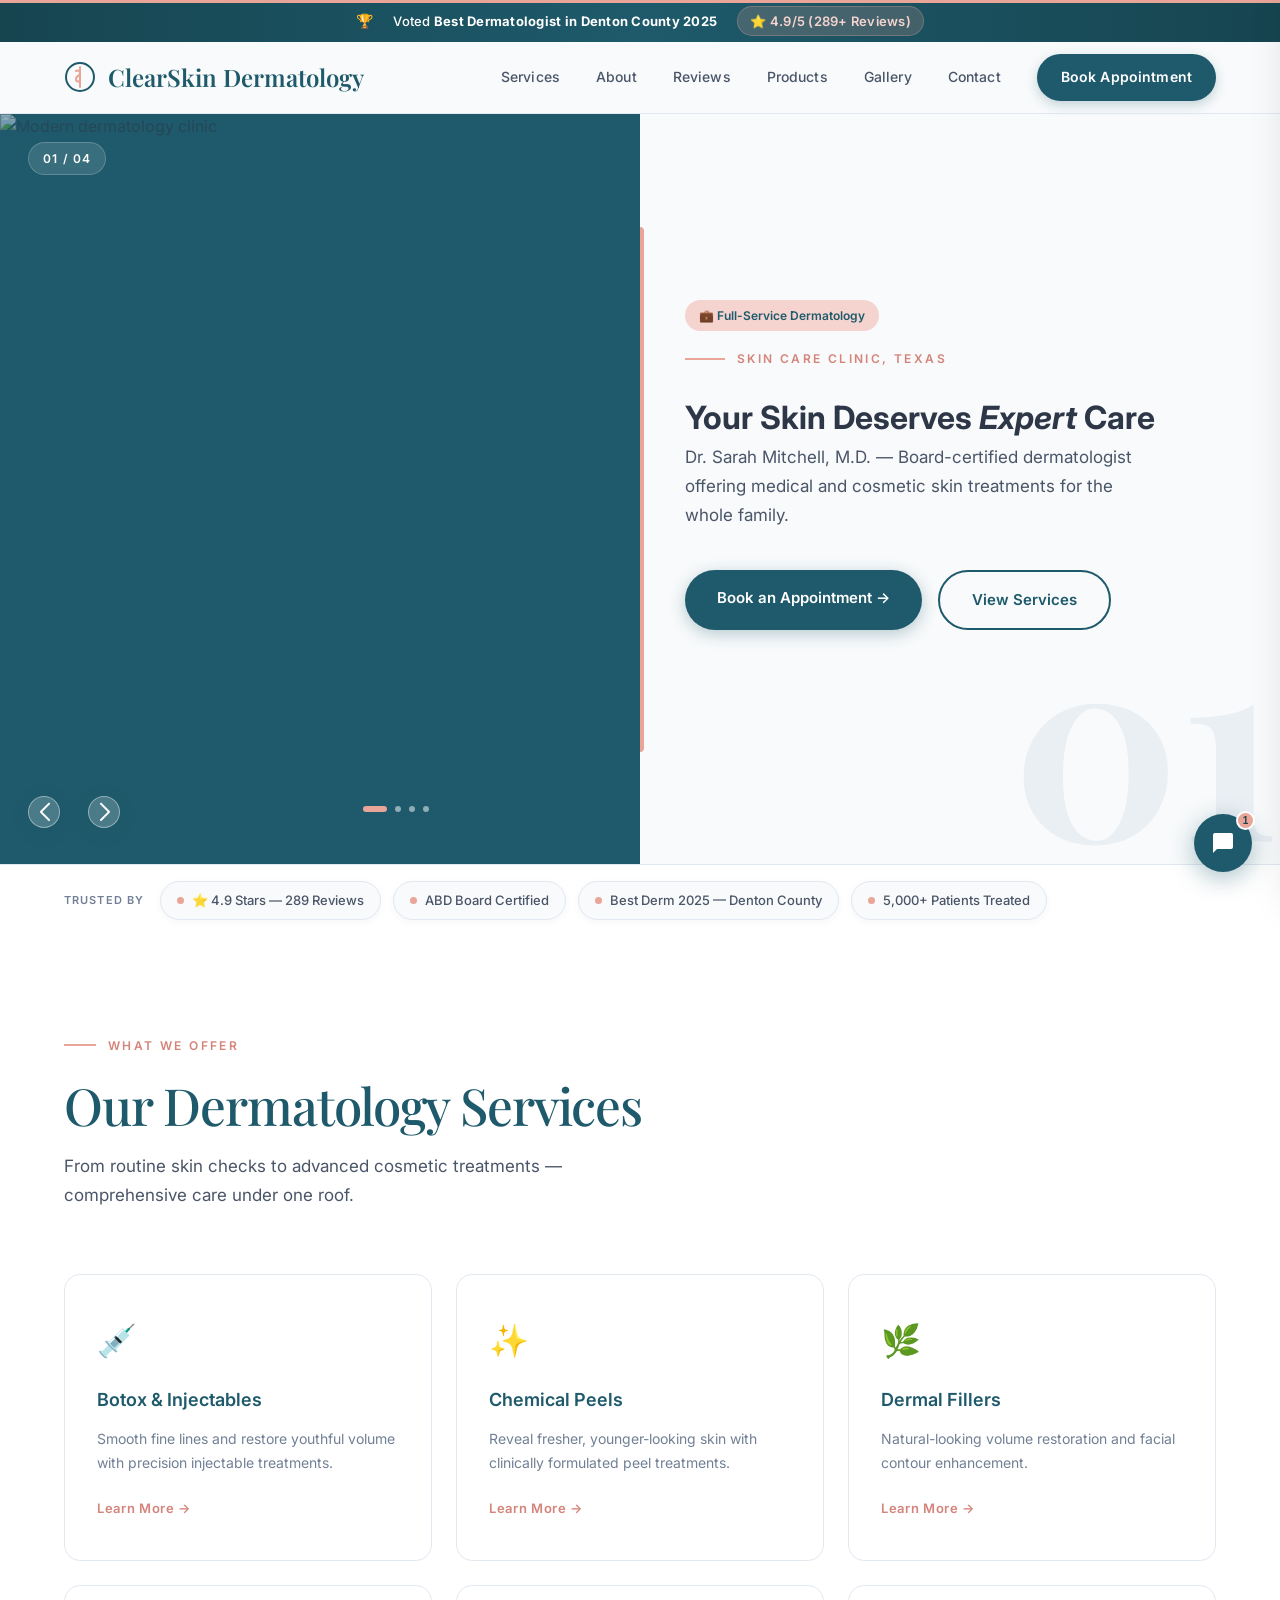
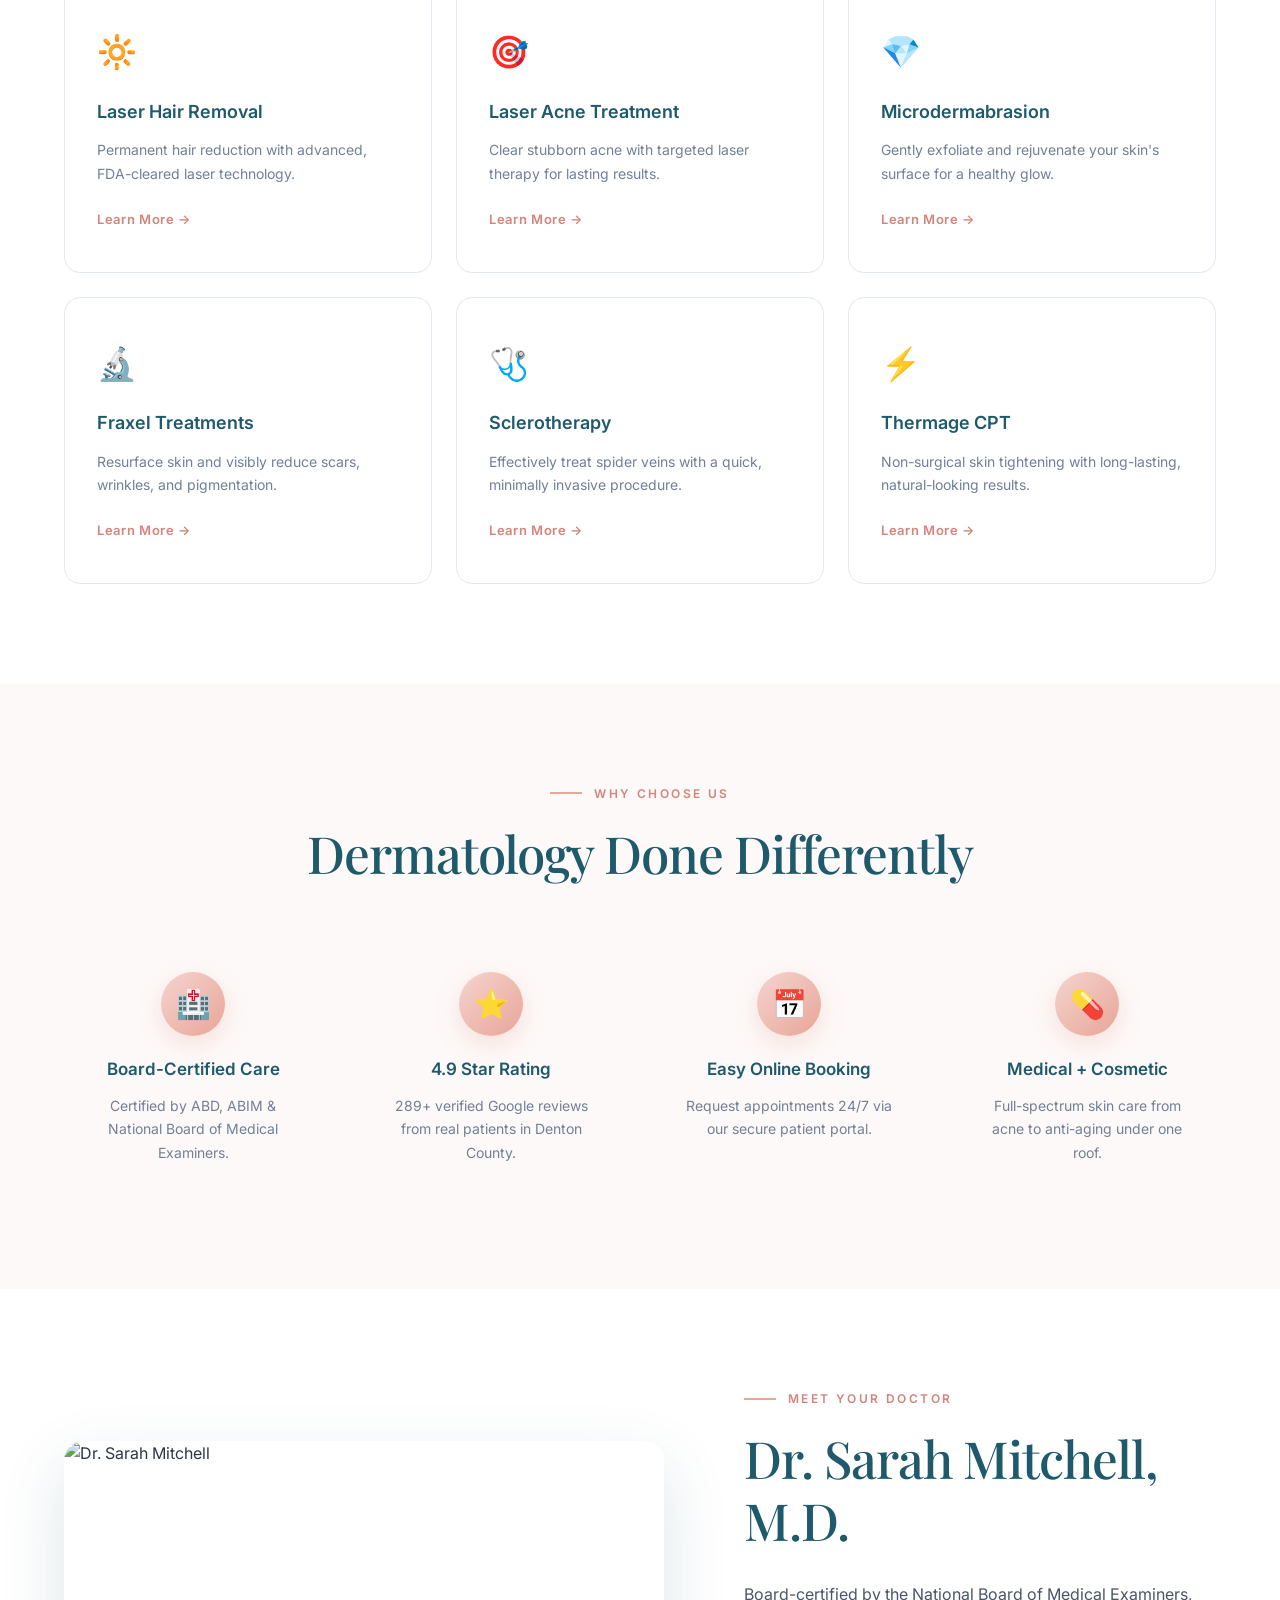
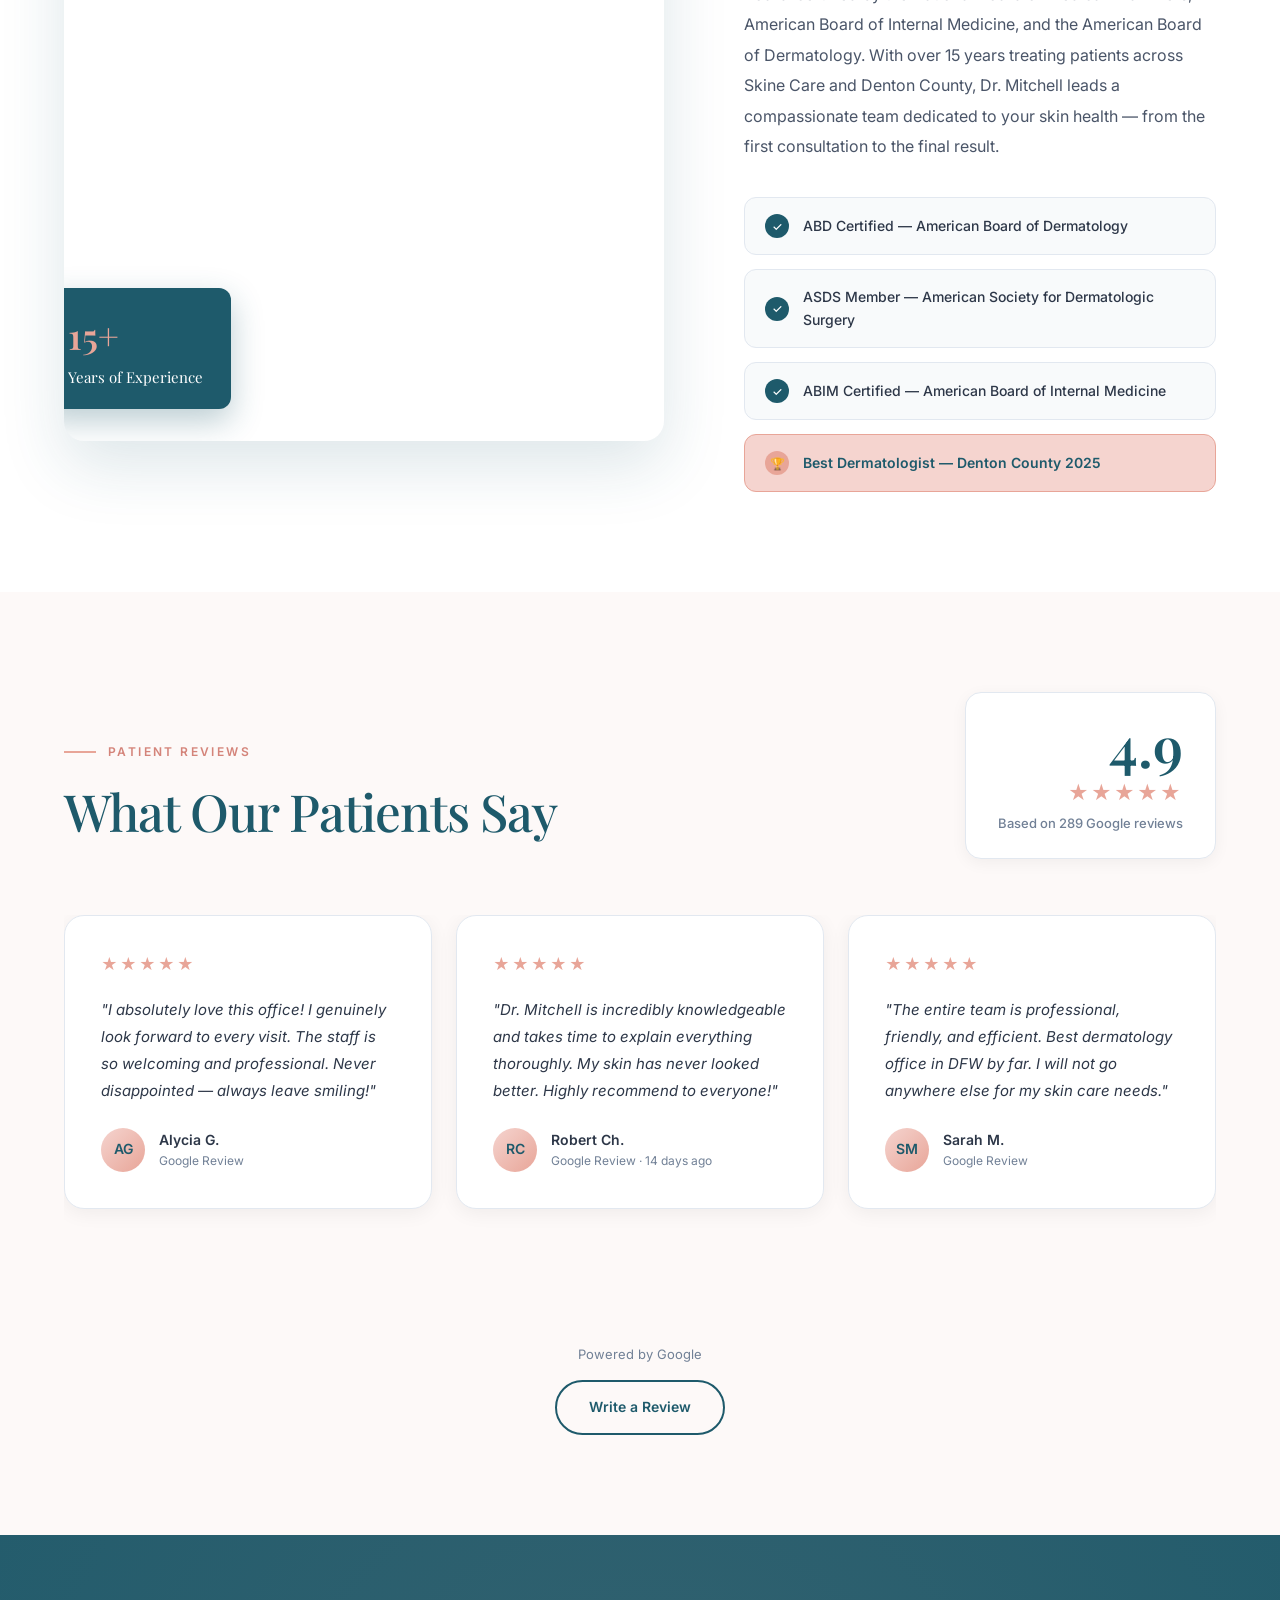
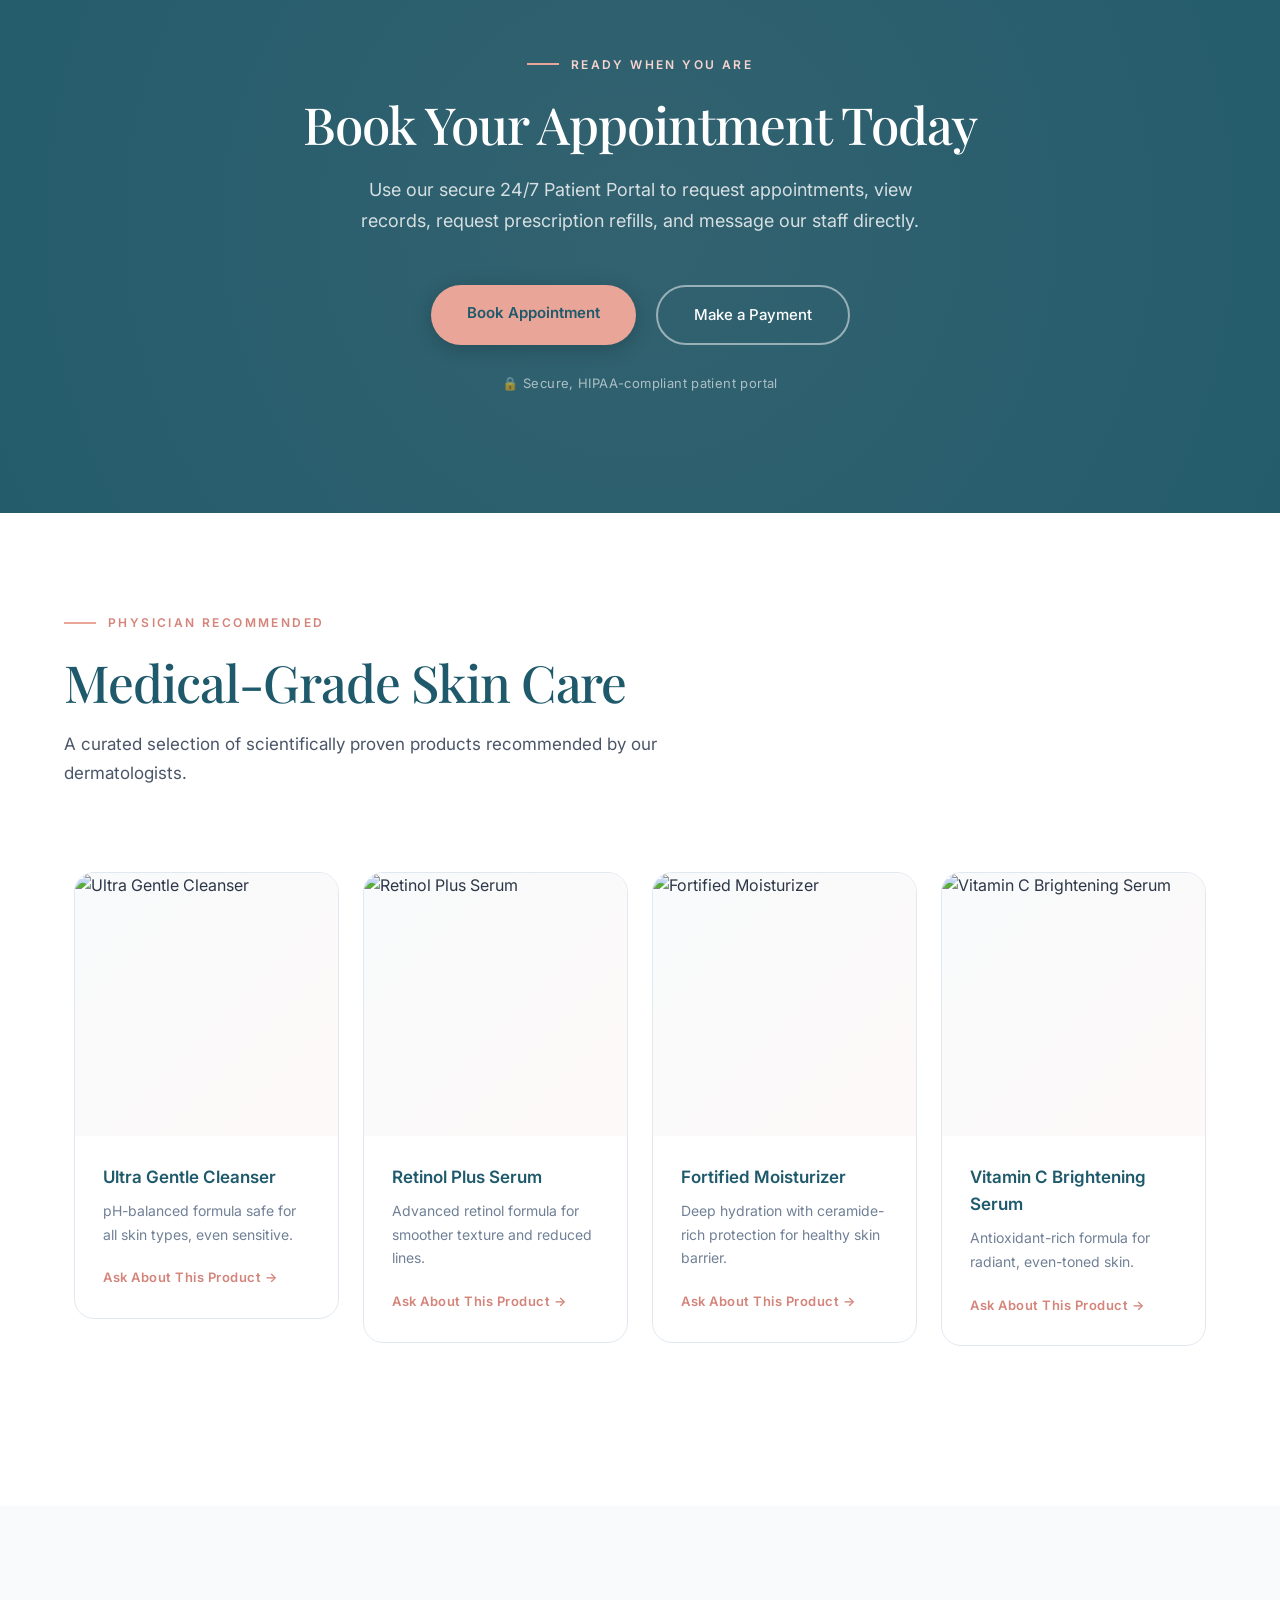
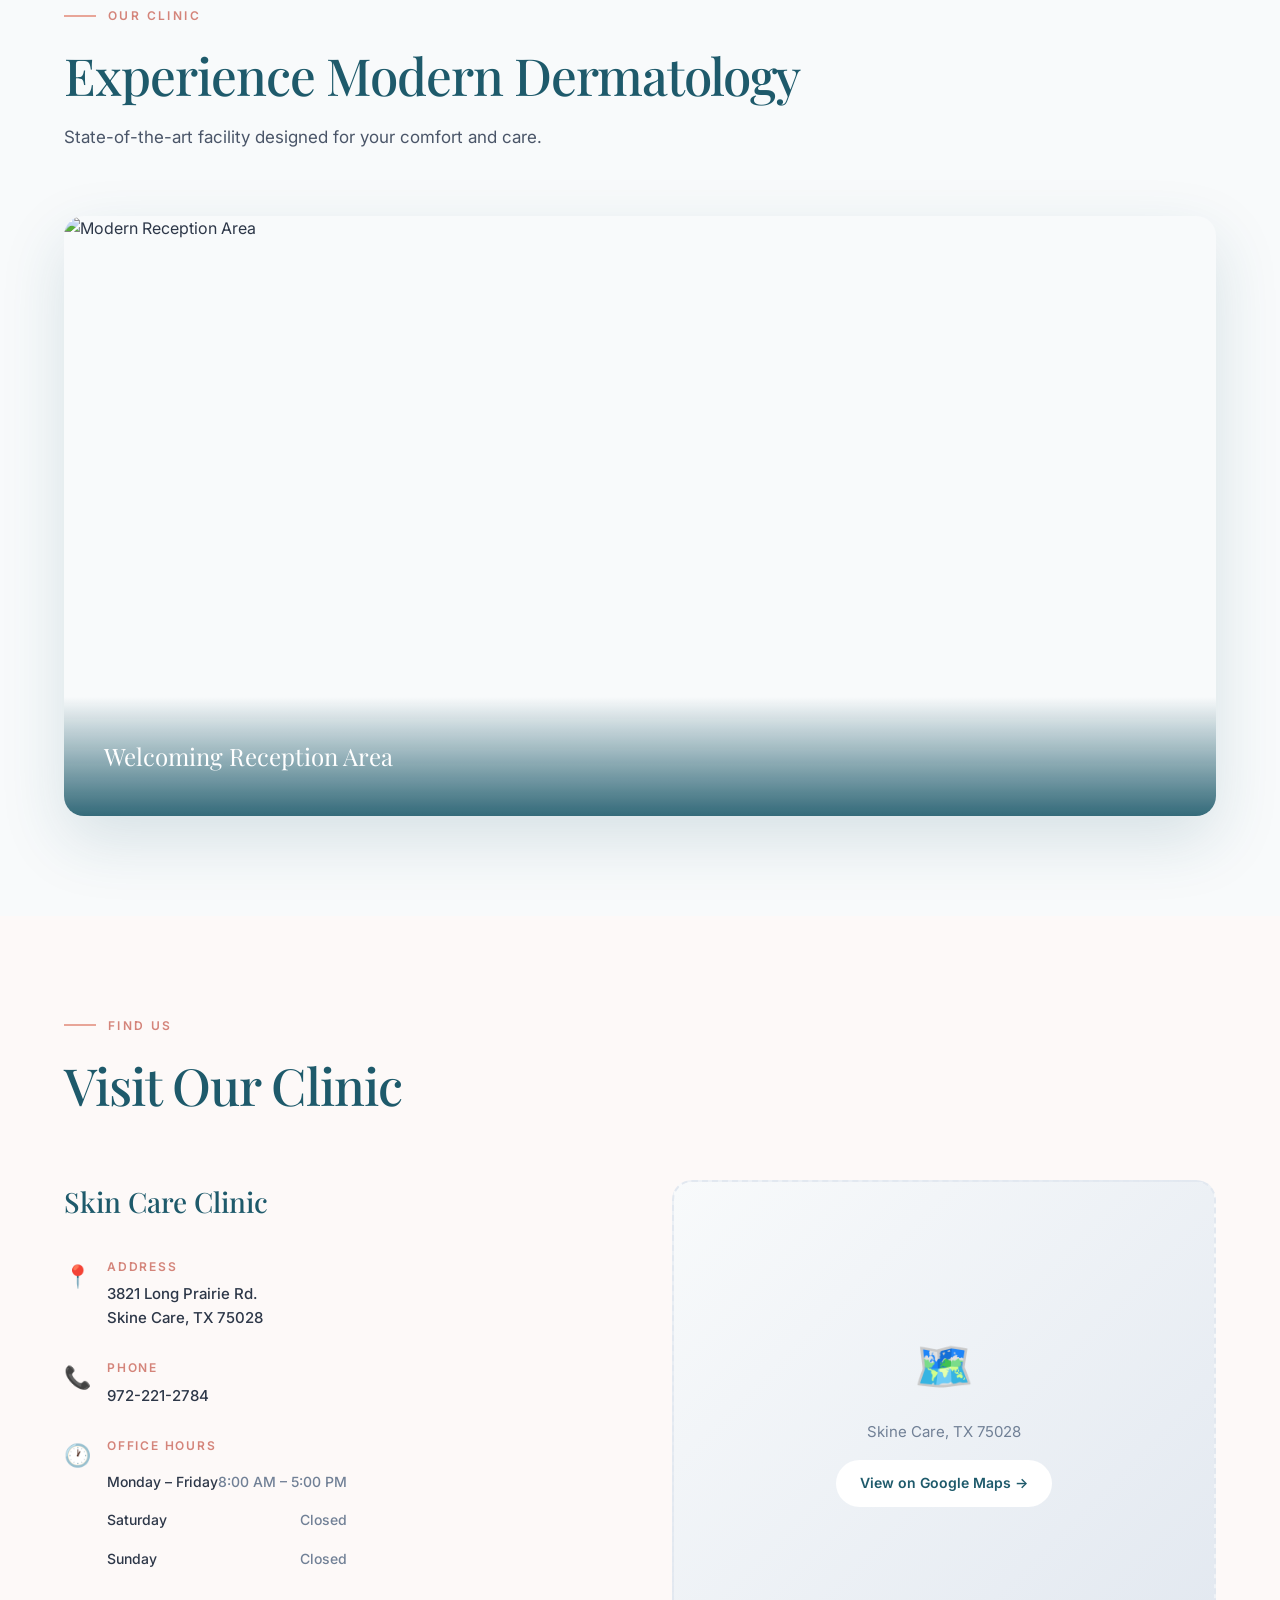
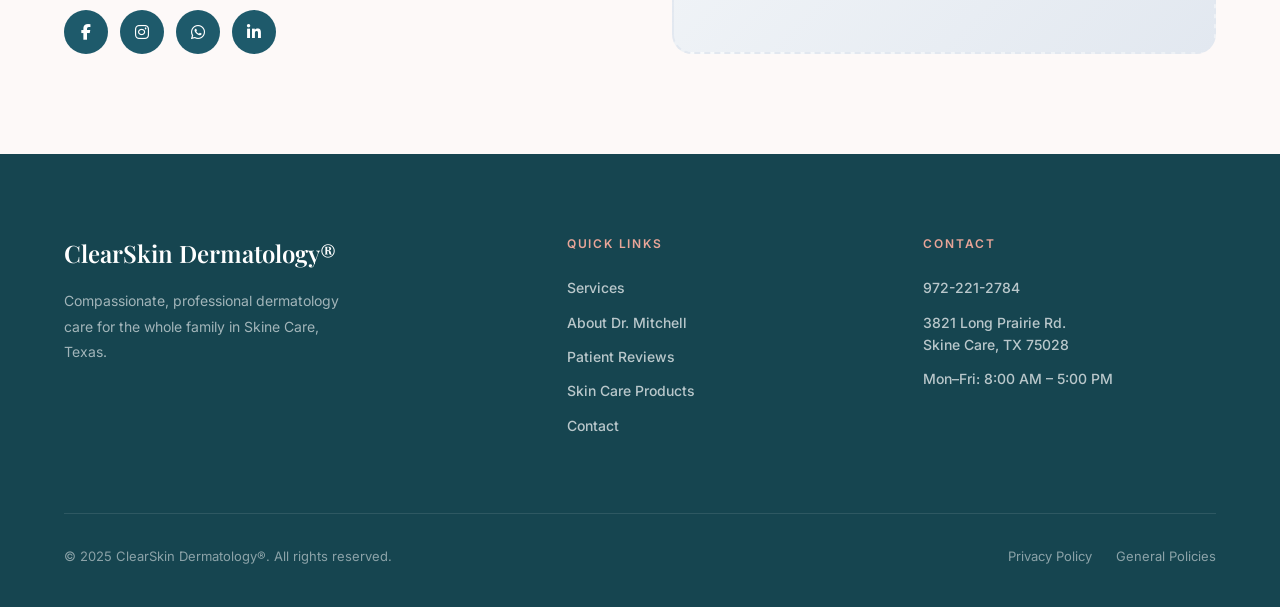
==== commit 2e7c36e7: "updated the file structure" ====
--- a/derma.html
+++ b/derma.html
@@ -17,2585 +17,7 @@
     <link
         href="https://fonts.googleapis.com/css2?family=Inter:wght@300;400;500;600;700&family=Playfair+Display:wght@400;500;600;700&display=swap"
         rel="stylesheet">
-
-    <style>
-        *,
-        *::before,
-        *::after {
-            margin: 0;
-            padding: 0;
-            box-sizing: border-box;
-        }
-
-        :root {
-            --primary: #1E5A6B;
-            --primary-light: #2A7A8C;
-            --primary-dark: #164550;
-            --accent: #E8A598;
-            --accent-light: #F5D4CF;
-            --accent-dark: #D4847A;
-            --bg: #F8FAFB;
-            --bg-warm: #FDF9F8;
-            --white: #FFFFFF;
-            --text: #2D3748;
-            --text-light: #4A5568;
-            --text-muted: #718096;
-            --border: #E2E8F0;
-            --success: #48BB78;
-            --gold: #D4A574;
-        }
-
-        html {
-            scroll-behavior: smooth;
-        }
-
-        body {
-            font-family: 'Inter', -apple-system, BlinkMacSystemFont, sans-serif;
-            background: var(--bg);
-            color: var(--text);
-            overflow-x: hidden;
-            line-height: 1.6;
-        }
-
-        /* SWIPER BANNER - INTRIGUING & DYNAMIC */
-        .top-banner-swiper {
-            width: 100%;
-            height: 42px;
-            background: linear-gradient(90deg, var(--primary-dark) 0%, var(--primary) 50%, var(--primary-dark) 100%);
-            position: relative;
-            overflow: hidden;
-        }
-
-        .top-banner-swiper::before {
-            content: '';
-            position: absolute;
-            top: 0;
-            left: -100%;
-            width: 100%;
-            height: 100%;
-            background: linear-gradient(90deg, transparent, rgba(255, 255, 255, 0.1), transparent);
-            animation: shimmer 3s infinite;
-            z-index: 2;
-            pointer-events: none;
-        }
-
-        @keyframes shimmer {
-            0% {
-                left: -100%;
-            }
-
-            100% {
-                left: 100%;
-            }
-        }
-
-        .banner-slide {
-            display: flex;
-            align-items: center;
-            justify-content: center;
-            height: 100%;
-            color: white;
-            font-size: 13px;
-            font-weight: 500;
-            letter-spacing: 0.02em;
-            gap: 20px;
-            padding: 0 20px;
-            text-align: center;
-        }
-
-        .banner-stat {
-            display: inline-flex;
-            align-items: center;
-            gap: 6px;
-            background: rgba(232, 165, 152, 0.2);
-            padding: 4px 12px;
-            border-radius: 20px;
-            border: 1px solid rgba(232, 165, 152, 0.3);
-            font-weight: 600;
-            color: var(--accent-light);
-        }
-
-        .banner-icon {
-            font-size: 14px;
-        }
-
-        .banner-urgency {
-            color: var(--accent);
-            font-weight: 600;
-            animation: pulse 2s infinite;
-        }
-
-        @keyframes pulse {
-
-            0%,
-            100% {
-                opacity: 1;
-            }
-
-            50% {
-                opacity: 0.7;
-            }
-        }
-
-        .banner-action {
-            color: var(--accent-light);
-            text-decoration: underline;
-            text-underline-offset: 2px;
-            cursor: pointer;
-            transition: all 0.2s;
-            font-weight: 600;
-        }
-
-        .banner-action:hover {
-            color: white;
-        }
-
-        .swiper-pagination-banner {
-            display: none;
-        }
-
-        /* NAV */
-        nav {
-            position: sticky;
-            top: 0;
-            z-index: 100;
-            background: rgba(248, 250, 251, 0.95);
-            backdrop-filter: blur(20px);
-            border-bottom: 1px solid var(--border);
-            padding: 0 5%;
-            display: flex;
-            align-items: center;
-            justify-content: space-between;
-            height: 72px;
-        }
-
-        .nav-logo {
-            font-family: 'Playfair Display', serif;
-            font-size: 24px;
-            font-weight: 600;
-            color: var(--primary);
-            text-decoration: none;
-            display: flex;
-            align-items: center;
-            gap: 12px;
-        }
-
-        @media (max-width:575px) {
-            .nav-logo {
-                font-size: 18px;
-            }
-        }
-
-        .nav-logo svg {
-            width: 32px;
-            height: 32px;
-        }
-
-        .nav-links {
-            display: flex;
-            align-items: center;
-            gap: 36px;
-        }
-
-        .nav-links a {
-            font-size: 14px;
-            font-weight: 500;
-            color: var(--text-light);
-            text-decoration: none;
-            letter-spacing: 0.01em;
-            transition: color 0.2s;
-            position: relative;
-        }
-
-        .nav-links a:hover {
-            color: var(--primary);
-        }
-
-        .nav-links a::after {
-            content: '';
-            position: absolute;
-            bottom: -4px;
-            left: 0;
-            width: 0;
-            height: 2px;
-            background: var(--accent);
-            transition: width 0.3s;
-        }
-
-        .nav-links a:hover::after {
-            width: 100%;
-        }
-
-        .btn-book {
-            background: var(--primary);
-            color: var(--white) !important;
-            padding: 12px 24px;
-            border-radius: 100px;
-            font-size: 14px !important;
-            font-weight: 600 !important;
-            transition: all 0.25s !important;
-            box-shadow: 0 4px 12px rgba(30, 90, 107, 0.25);
-        }
-
-        .btn-book:hover {
-            background: var(--primary-light) !important;
-            transform: translateY(-2px) !important;
-            box-shadow: 0 6px 20px rgba(30, 90, 107, 0.35) !important;
-        }
-
-        .btn-book::after {
-            display: none !important;
-        }
-
-        .hamburger {
-            display: none;
-            background: none;
-            border: none;
-            cursor: pointer;
-            padding: 8px;
-            border-radius: 8px;
-            transition: background 0.2s;
-        }
-
-        .hamburger:hover {
-            background: var(--bg-warm);
-        }
-
-        .hamburger span {
-            display: block;
-            width: 24px;
-            height: 2px;
-            background: var(--primary);
-            margin: 5px 0;
-            transition: 0.3s;
-            border-radius: 2px;
-        }
-
-        /* HERO */
-        .hero {
-            display: grid;
-            grid-template-columns: 1fr 1fr;
-            min-height: calc(100vh - 72px - 42px);
-        }
-
-        .hero-img {
-            position: relative;
-            overflow: hidden;
-            background: var(--primary);
-        }
-
-        .hero-img img {
-            width: 100%;
-            height: 100%;
-            object-fit: cover;
-            opacity: 0.9;
-            display: block;
-        }
-
-        .hero-img-overlay {
-            position: absolute;
-            inset: 0;
-            background: linear-gradient(135deg, rgba(30, 90, 107, 0.4) 0%, transparent 60%);
-        }
-
-        .hero-content {
-            display: flex;
-            flex-direction: column;
-            justify-content: center;
-            padding: 80px 8% 80px 7%;
-            background: var(--bg);
-        }
-
-        .hero-eyebrow {
-            font-size: 12px;
-            font-weight: 600;
-            letter-spacing: 0.2em;
-            color: var(--accent-dark);
-            text-transform: uppercase;
-            margin-bottom: 24px;
-            display: flex;
-            align-items: center;
-            gap: 12px;
-        }
-
-        .hero-eyebrow::before {
-            content: '';
-            display: block;
-            width: 40px;
-            height: 2px;
-            background: var(--accent);
-        }
-
-        .hero h1 {
-            font-family: 'Playfair Display', serif;
-            font-size: clamp(42px, 4.5vw, 64px);
-            font-weight: 500;
-            line-height: 1.1;
-            color: var(--primary);
-            margin-bottom: 28px;
-            letter-spacing: -0.02em;
-        }
-
-        .hero h1 em {
-            font-style: italic;
-            color: var(--accent-dark);
-            position: relative;
-        }
-
-        .hero h1 em::after {
-            content: '';
-            position: absolute;
-            bottom: 0;
-            left: 0;
-            width: 100%;
-            height: 8px;
-            background: var(--accent-light);
-            z-index: -1;
-            opacity: 0.6;
-        }
-
-        .hero-sub {
-            font-size: 17px;
-            line-height: 1.7;
-            color: var(--text-light);
-            max-width: 480px;
-            margin-bottom: 40px;
-            font-weight: 400;
-        }
-
-        .hero-ctas {
-            display: flex;
-            gap: 16px;
-            flex-wrap: wrap;
-            margin-bottom: 48px;
-        }
-
-        .cta-primary {
-            background: var(--primary);
-            color: var(--white);
-            padding: 16px 32px;
-            border-radius: 100px;
-            font-size: 15px;
-            font-weight: 600;
-            text-decoration: none;
-            transition: all 0.3s;
-            display: inline-block;
-            box-shadow: 0 4px 16px rgba(30, 90, 107, 0.3);
-        }
-
-        .cta-primary:hover {
-            background: var(--primary-light);
-            transform: translateY(-2px);
-            box-shadow: 0 8px 24px rgba(30, 90, 107, 0.4);
-        }
-
-        .cta-secondary {
-            border: 2px solid var(--primary);
-            color: var(--primary);
-            padding: 16px 32px;
-            border-radius: 100px;
-            font-size: 15px;
-            font-weight: 600;
-            text-decoration: none;
-            transition: all 0.3s;
-            display: inline-block;
-            background: transparent;
-        }
-
-        .cta-secondary:hover {
-            background: var(--primary);
-            color: var(--white);
-            transform: translateY(-2px);
-        }
-
-        .trust-pills {
-            display: flex;
-            gap: 12px;
-            flex-wrap: wrap;
-        }
-
-        .trust-pill {
-            background: var(--white);
-            border: 1px solid var(--border);
-            border-radius: 100px;
-            padding: 10px 18px;
-            font-size: 13px;
-            color: var(--text-light);
-            display: flex;
-            align-items: center;
-            gap: 8px;
-            font-weight: 500;
-            box-shadow: 0 2px 8px rgba(0, 0, 0, 0.04);
-        }
-
-        .trust-pill .dot {
-            width: 8px;
-            height: 8px;
-            border-radius: 50%;
-            background: var(--accent);
-        }
-
-        /* SECTION BASE */
-        section {
-            padding: 100px 5%;
-        }
-
-        .section-eyebrow {
-            font-size: 12px;
-            font-weight: 600;
-            letter-spacing: 0.2em;
-            color: var(--accent-dark);
-            text-transform: uppercase;
-            display: flex;
-            align-items: center;
-            gap: 12px;
-            margin-bottom: 20px;
-        }
-
-        .section-eyebrow::before {
-            content: '';
-            display: block;
-            width: 32px;
-            height: 2px;
-            background: var(--accent);
-        }
-
-        .section-title {
-            font-family: 'Playfair Display', serif;
-            font-size: clamp(36px, 4vw, 52px);
-            font-weight: 500;
-            color: var(--primary);
-            line-height: 1.2;
-            margin-bottom: 16px;
-            letter-spacing: -0.02em;
-        }
-
-        .section-sub {
-            font-size: 17px;
-            color: var(--text-light);
-            line-height: 1.7;
-            max-width: 600px;
-        }
-
-        /* SERVICES */
-        #services {
-            background: var(--white);
-        }
-
-        .services-header {
-            margin-bottom: 64px;
-        }
-
-        .services-grid {
-            display: grid;
-            grid-template-columns: repeat(3, 1fr);
-            gap: 24px;
-        }
-
-        .service-card {
-            padding: 40px 32px;
-            border: 1px solid var(--border);
-            background: var(--white);
-            transition: all 0.3s;
-            cursor: default;
-            position: relative;
-            overflow: hidden;
-            border-radius: 16px;
-        }
-
-        .service-card::before {
-            content: '';
-            position: absolute;
-            left: 0;
-            top: 0;
-            bottom: 0;
-            width: 4px;
-            background: var(--accent);
-            transform: scaleY(0);
-            transform-origin: bottom;
-            transition: transform 0.3s;
-        }
-
-        .service-card:hover {
-            background: var(--bg);
-            transform: translateY(-4px);
-            box-shadow: 0 20px 48px rgba(30, 90, 107, 0.1);
-            border-color: var(--accent-light);
-        }
-
-        .service-card:hover::before {
-            transform: scaleY(1);
-        }
-
-        .service-icon {
-            font-size: 32px;
-            margin-bottom: 20px;
-            display: block;
-        }
-
-        .service-name {
-            font-size: 18px;
-            font-weight: 600;
-            color: var(--primary);
-            margin-bottom: 12px;
-        }
-
-        .service-desc {
-            font-size: 14px;
-            color: var(--text-muted);
-            line-height: 1.7;
-            margin-bottom: 20px;
-        }
-
-        .service-link {
-            font-size: 13px;
-            color: var(--accent-dark);
-            font-weight: 600;
-            letter-spacing: 0.05em;
-            text-decoration: none;
-            display: inline-flex;
-            align-items: center;
-            gap: 6px;
-            transition: gap 0.2s;
-        }
-
-        .service-link:hover {
-            gap: 10px;
-        }
-
-        .hero-swiper .swiper-button-prev:hover,
-        .hero-swiper .swiper-button-next:hover {
-            transform: scale(1) !important;
-        }
-
-        .hero-swiper .swiper-button-prev,
-        .hero-swiper .swiper-button-next {
-            width: 32px !important;
-            height: 32px !important;
-
-            background: var(--primary);
-            color: var(--white);
-            border-radius: 50%;
-            display: flex;
-            align-items: center;
-            justify-content: center;
-            font-size: 12px !important;
-            cursor: pointer;
-            transition: all 0.3s;
-            box-shadow: 0 4px 16px rgba(30, 90, 107, 0.3);
-        }
-
-        /* WHY US */
-        #why {
-            background: var(--bg-warm);
-        }
-
-        .why-grid {
-            display: grid;
-            grid-template-columns: repeat(4, 1fr);
-            gap: 40px;
-            margin-top: 64px;
-        }
-
-        .why-item {
-            text-align: center;
-            padding: 24px;
-        }
-
-        .why-icon {
-            width: 64px;
-            height: 64px;
-            border-radius: 50%;
-            background: linear-gradient(135deg, var(--accent-light) 0%, var(--accent) 100%);
-            color: var(--primary);
-            display: flex;
-            align-items: center;
-            justify-content: center;
-            font-size: 28px;
-            margin: 0 auto 20px;
-            box-shadow: 0 8px 24px rgba(232, 165, 152, 0.3);
-        }
-
-        .why-title {
-            font-size: 17px;
-            font-weight: 600;
-            color: var(--primary);
-            margin-bottom: 10px;
-        }
-
-        .why-desc {
-            font-size: 14px;
-            color: var(--text-muted);
-            line-height: 1.7;
-        }
-
-        /* ABOUT */
-        #about {
-            background: var(--white);
-        }
-
-        .about-grid {
-            display: grid;
-            grid-template-columns: 1fr 1fr;
-            gap: 80px;
-            align-items: center;
-        }
-
-        .about-img {
-            height: 600px;
-            width: 600px;
-            position: relative;
-            border-radius: 20px;
-            overflow: hidden;
-            aspect-ratio: 4/5;
-            box-shadow: 0 24px 64px rgba(30, 90, 107, 0.15);
-        }
-
-        .about-img img {
-            width: 100%;
-            height: 100%;
-            object-fit: cover;
-            display: block;
-        }
-
-        .about-img-badge {
-            position: absolute;
-            bottom: 32px;
-            left: -24px;
-            background: var(--primary);
-            color: var(--white);
-            padding: 20px 28px;
-            border-radius: 12px;
-            font-family: 'Playfair Display', serif;
-            font-size: 15px;
-            line-height: 1.5;
-            box-shadow: 0 12px 32px rgba(30, 90, 107, 0.3);
-        }
-
-        .about-img-badge strong {
-            display: block;
-            font-size: 36px;
-            color: var(--accent);
-            font-weight: 600;
-            margin-bottom: 4px;
-        }
-
-        .about-content .section-eyebrow {
-            margin-top: 0;
-        }
-
-        .about-body {
-            font-size: 16px;
-            color: var(--text-light);
-            line-height: 1.9;
-            margin: 28px 0 36px;
-        }
-
-        .cert-badges {
-            display: flex;
-            flex-direction: column;
-            gap: 14px;
-        }
-
-        .cert-badge {
-            display: flex;
-            align-items: center;
-            gap: 14px;
-            background: var(--bg);
-            border: 1px solid var(--border);
-            border-radius: 12px;
-            padding: 16px 20px;
-            font-size: 14px;
-            color: var(--text);
-            font-weight: 500;
-            transition: all 0.2s;
-        }
-
-        .cert-badge:hover {
-            border-color: var(--accent-light);
-            transform: translateX(4px);
-        }
-
-        .cert-badge .check {
-            width: 24px;
-            height: 24px;
-            border-radius: 50%;
-            background: var(--primary);
-            color: white;
-            display: flex;
-            align-items: center;
-            justify-content: center;
-            font-size: 12px;
-            flex-shrink: 0;
-        }
-
-        /* REVIEWS */
-        #reviews {
-            background: var(--bg-warm);
-        }
-
-        .reviews-header {
-            display: flex;
-            justify-content: space-between;
-            align-items: flex-end;
-            margin-bottom: 56px;
-            flex-wrap: wrap;
-            gap: 24px;
-        }
-
-        .review-score {
-            text-align: right;
-            background: var(--white);
-            padding: 24px 32px;
-            border-radius: 16px;
-            border: 1px solid var(--border);
-            box-shadow: 0 4px 16px rgba(0, 0, 0, 0.05);
-        }
-
-        .review-score .score {
-            font-family: 'Playfair Display', serif;
-            font-size: 56px;
-            font-weight: 600;
-            color: var(--primary);
-            line-height: 1;
-            margin-bottom: 4px;
-        }
-
-        .review-score .stars {
-            color: var(--accent);
-            font-size: 20px;
-            letter-spacing: 2px;
-            margin-bottom: 4px;
-        }
-
-        .review-score .count {
-            font-size: 13px;
-            color: var(--text-muted);
-            font-weight: 500;
-        }
-
-        .reviews-swiper {
-            padding-bottom: 60px !important;
-        }
-
-        .review-card {
-            background: var(--white);
-            border: 1px solid var(--border);
-            border-radius: 20px;
-            padding: 36px;
-            height: auto;
-            box-shadow: 0 4px 20px rgba(0, 0, 0, 0.06);
-            transition: transform 0.3s, box-shadow 0.3s;
-        }
-
-        .review-card:hover {
-            transform: translateY(-4px);
-            box-shadow: 0 12px 32px rgba(0, 0, 0, 0.1);
-        }
-
-        .review-stars {
-            color: var(--accent);
-            font-size: 16px;
-            letter-spacing: 2px;
-            margin-bottom: 18px;
-        }
-
-        .review-text {
-            font-size: 15px;
-            color: var(--text);
-            line-height: 1.8;
-            margin-bottom: 24px;
-            font-style: italic;
-        }
-
-        .review-author {
-            display: flex;
-            align-items: center;
-            gap: 14px;
-        }
-
-        .review-avatar {
-            width: 44px;
-            height: 44px;
-            border-radius: 50%;
-            background: linear-gradient(135deg, var(--accent-light) 0%, var(--accent) 100%);
-            color: var(--primary);
-            display: flex;
-            align-items: center;
-            justify-content: center;
-            font-size: 14px;
-            font-weight: 600;
-            flex-shrink: 0;
-        }
-
-        .review-name {
-            font-size: 14px;
-            font-weight: 600;
-            color: var(--text);
-        }
-
-        .review-source {
-            font-size: 12px;
-            color: var(--text-muted);
-        }
-
-        .reviews-cta {
-            text-align: center;
-            margin-top: 48px;
-        }
-
-        .btn-outline {
-            border: 2px solid var(--primary);
-            color: var(--primary);
-            padding: 14px 32px;
-            border-radius: 100px;
-            font-size: 14px;
-            font-weight: 600;
-            text-decoration: none;
-            transition: all 0.25s;
-            display: inline-block;
-        }
-
-        .btn-outline:hover {
-            background: var(--primary);
-            color: white;
-            transform: translateY(-2px);
-        }
-
-        /* BOOKING CTA */
-        #book {
-            background: var(--primary);
-            text-align: center;
-            padding: 120px 5%;
-            position: relative;
-            overflow: hidden;
-        }
-
-        #book::before {
-            content: '';
-            position: absolute;
-            top: -50%;
-            left: -50%;
-            width: 200%;
-            height: 200%;
-            background: radial-gradient(circle, rgba(232, 165, 152, 0.1) 0%, transparent 70%);
-            pointer-events: none;
-        }
-
-        #book .section-eyebrow {
-            justify-content: center;
-            color: var(--accent-light);
-        }
-
-        #book .section-eyebrow::before {
-            background: var(--accent);
-        }
-
-        #book .section-title {
-            color: var(--white);
-            margin: 0 auto 20px;
-            max-width: 700px;
-        }
-
-        #book .section-sub {
-            color: rgba(255, 255, 255, 0.8);
-            margin: 0 auto 48px;
-            text-align: center;
-            font-size: 18px;
-        }
-
-        .book-btns {
-            display: flex;
-            justify-content: center;
-            gap: 20px;
-            flex-wrap: wrap;
-            margin-bottom: 28px;
-        }
-
-        .btn-gold {
-            background: var(--accent);
-            color: var(--primary);
-            padding: 16px 36px;
-            border-radius: 100px;
-            font-size: 15px;
-            font-weight: 600;
-            text-decoration: none;
-            transition: all 0.25s;
-            display: inline-block;
-            box-shadow: 0 4px 20px rgba(0, 0, 0, 0.2);
-        }
-
-        .btn-gold:hover {
-            background: var(--accent-light);
-            transform: translateY(-2px);
-            box-shadow: 0 8px 28px rgba(0, 0, 0, 0.3);
-        }
-
-        .btn-white-outline {
-            border: 2px solid rgba(255, 255, 255, 0.5);
-            color: white;
-            padding: 16px 36px;
-            border-radius: 100px;
-            font-size: 15px;
-            font-weight: 500;
-            text-decoration: none;
-            transition: all 0.25s;
-            display: inline-block;
-        }
-
-        .btn-white-outline:hover {
-            border-color: white;
-            background: rgba(255, 255, 255, 0.1);
-            transform: translateY(-2px);
-        }
-
-        .book-note {
-            font-size: 13px;
-            color: rgba(255, 255, 255, 0.6);
-            letter-spacing: 0.03em;
-        }
-
-        /* PRODUCTS */
-        #products {
-            background: var(--white);
-        }
-
-        .products-swiper {
-            margin-top: 64px;
-            padding: 20px 10px 60px 10px !important;
-        }
-
-        .product-card {
-            border: 1px solid var(--border);
-            border-radius: 20px;
-            overflow: hidden;
-            transition: transform 0.3s, box-shadow 0.3s;
-            background: var(--white);
-            height: auto;
-        }
-
-        .product-card:hover {
-            transform: translateY(-8px);
-            box-shadow: 0 20px 48px rgba(30, 90, 107, 0.12);
-        }
-
-        .product-img {
-            aspect-ratio: 1/1;
-            overflow: hidden;
-            background: linear-gradient(135deg, var(--bg) 0%, var(--bg-warm) 100%);
-            position: relative;
-        }
-
-        .product-img img {
-            width: 100%;
-            height: 100%;
-            object-fit: cover;
-            display: block;
-            transition: transform 0.5s;
-        }
-
-        .product-card:hover .product-img img {
-            transform: scale(1.08);
-        }
-
-        .product-info {
-            padding: 28px;
-        }
-
-        .product-name {
-            font-size: 17px;
-            font-weight: 600;
-            color: var(--primary);
-            margin-bottom: 8px;
-        }
-
-        .product-desc {
-            font-size: 14px;
-            color: var(--text-muted);
-            line-height: 1.7;
-            margin-bottom: 18px;
-        }
-
-        .product-link {
-            font-size: 13px;
-            color: var(--accent-dark);
-            font-weight: 600;
-            text-decoration: none;
-            letter-spacing: 0.04em;
-            display: inline-flex;
-            align-items: center;
-            gap: 6px;
-            transition: gap 0.2s;
-        }
-
-        .product-link:hover {
-            gap: 10px;
-        }
-
-        /* GALLERY */
-        #gallery {
-            background: var(--bg);
-            padding: 100px 5%;
-        }
-
-        .gallery-swiper {
-            margin-top: 64px;
-            border-radius: 20px;
-            overflow: hidden;
-            box-shadow: 0 24px 64px rgba(30, 90, 107, 0.15);
-        }
-
-        .gallery-slide {
-            position: relative;
-            height: 600px;
-        }
-
-        .gallery-slide img {
-            width: 100%;
-            height: 100%;
-            object-fit: cover;
-        }
-
-        .gallery-caption {
-            position: absolute;
-            bottom: 0;
-            left: 0;
-            right: 0;
-            background: linear-gradient(to top, rgba(30, 90, 107, 0.9), transparent);
-            color: white;
-            padding: 40px;
-            font-family: 'Playfair Display', serif;
-            font-size: 24px;
-        }
-
-        /* CONTACT */
-        #contact {
-            background: var(--bg-warm);
-        }
-
-        .contact-grid {
-            display: grid;
-            grid-template-columns: 1fr 1fr;
-            gap: 64px;
-            margin-top: 64px;
-        }
-
-        .contact-info h3 {
-            font-family: 'Playfair Display', serif;
-            font-size: 28px;
-            font-weight: 500;
-            color: var(--primary);
-            margin-bottom: 32px;
-        }
-
-        .contact-row {
-            display: flex;
-            gap: 16px;
-            margin-bottom: 28px;
-        }
-
-        .contact-row-icon {
-            font-size: 22px;
-            flex-shrink: 0;
-            margin-top: 2px;
-            color: var(--accent-dark);
-        }
-
-        .contact-row-label {
-            font-size: 12px;
-            color: var(--accent-dark);
-            font-weight: 600;
-            letter-spacing: 0.15em;
-            text-transform: uppercase;
-            margin-bottom: 6px;
-        }
-
-        .contact-row-val {
-            font-size: 15px;
-            color: var(--text);
-            line-height: 1.6;
-            font-weight: 500;
-        }
-
-        .hours-table {
-            width: 100%;
-            border-collapse: collapse;
-            margin-top: 8px;
-        }
-
-        .hours-table td {
-            font-size: 14px;
-            padding: 8px 0;
-            color: var(--text);
-            font-weight: 500;
-        }
-
-        .hours-table td:last-child {
-            text-align: right;
-            color: var(--text-muted);
-        }
-
-        .social-row {
-            display: flex;
-            gap: 12px;
-            margin-top: 32px;
-        }
-
-        .social-btn {
-            width: 44px;
-            height: 44px;
-            border-radius: 50%;
-            background: var(--primary);
-            color: white;
-            display: flex;
-            align-items: center;
-            justify-content: center;
-            font-size: 16px;
-            text-decoration: none;
-            transition: all 0.2s;
-            font-weight: 600;
-        }
-
-        .social-btn:hover {
-            background: var(--accent);
-            color: var(--primary);
-            transform: translateY(-2px);
-        }
-
-        .map-placeholder {
-            background: linear-gradient(135deg, var(--bg) 0%, var(--border) 100%);
-            border-radius: 20px;
-            height: 100%;
-            min-height: 400px;
-            display: flex;
-            flex-direction: column;
-            align-items: center;
-            justify-content: center;
-            gap: 16px;
-            color: var(--text-muted);
-            font-size: 15px;
-            border: 2px dashed var(--border);
-            transition: all 0.3s;
-        }
-
-        .map-placeholder:hover {
-            border-color: var(--accent);
-            background: linear-gradient(135deg, var(--bg-warm) 0%, var(--accent-light) 100%);
-        }
-
-        .map-placeholder .map-icon {
-            font-size: 48px;
-            color: var(--primary);
-        }
-
-        .map-link {
-            font-size: 14px;
-            color: var(--primary);
-            font-weight: 600;
-            text-decoration: none;
-            padding: 12px 24px;
-            background: var(--white);
-            border-radius: 100px;
-            transition: all 0.2s;
-        }
-
-        .map-link:hover {
-            background: var(--primary);
-            color: var(--white);
-            transform: translateY(-2px);
-        }
-
-        /* FOOTER */
-        footer {
-            background: var(--primary-dark);
-            color: rgba(255, 255, 255, 0.8);
-            padding: 80px 5% 40px;
-        }
-
-        .footer-grid {
-            display: grid;
-            grid-template-columns: 1.5fr 1fr 1fr;
-            gap: 64px;
-            margin-bottom: 64px;
-        }
-
-        .footer-logo {
-            font-family: 'Playfair Display', serif;
-            font-size: 24px;
-            font-weight: 600;
-            color: white;
-            margin-bottom: 16px;
-        }
-
-        .footer-tagline {
-            font-size: 14px;
-            line-height: 1.8;
-            color: rgba(255, 255, 255, 0.6);
-            max-width: 300px;
-        }
-
-        .footer-col h4 {
-            font-size: 12px;
-            font-weight: 600;
-            letter-spacing: 0.15em;
-            text-transform: uppercase;
-            color: var(--accent);
-            margin-bottom: 24px;
-        }
-
-        .footer-col a {
-            display: block;
-            font-size: 14px;
-            color: rgba(255, 255, 255, 0.7);
-            text-decoration: none;
-            margin-bottom: 12px;
-            transition: all 0.2s;
-            font-weight: 500;
-        }
-
-        .footer-col a:hover {
-            color: white;
-            transform: translateX(4px);
-        }
-
-        .footer-bottom {
-            border-top: 1px solid rgba(255, 255, 255, 0.1);
-            padding-top: 32px;
-            display: flex;
-            justify-content: space-between;
-            align-items: center;
-            flex-wrap: wrap;
-            gap: 16px;
-        }
-
-        .footer-bottom p {
-            font-size: 13px;
-            color: rgba(255, 255, 255, 0.5);
-        }
-
-        .footer-bottom-links {
-            display: flex;
-            gap: 24px;
-        }
-
-        .footer-bottom-links a {
-            font-size: 13px;
-            color: rgba(255, 255, 255, 0.5);
-            text-decoration: none;
-            transition: color 0.2s;
-        }
-
-        .footer-bottom-links a:hover {
-            color: rgba(255, 255, 255, 0.9);
-        }
-
-        /* FADE IN */
-        .fade-in {
-            opacity: 0;
-            transform: translateY(30px);
-            transition: opacity 0.7s ease, transform 0.7s ease;
-        }
-
-        .fade-in.visible {
-            opacity: 1;
-            transform: translateY(0);
-        }
-
-        /* MOBILE NAV DRAWER */
-        .nav-drawer {
-            display: flex;
-            position: fixed;
-            top: 0;
-            right: -320px;
-            bottom: 0;
-            width: 300px;
-            background: var(--white);
-            box-shadow: -8px 0 40px rgba(0, 0, 0, 0.15);
-            z-index: 200;
-            padding: 100px 40px 40px;
-            flex-direction: column;
-            gap: 28px;
-            transition: right 0.3s ease;
-        }
-
-        .nav-drawer.open {
-            right: 0;
-        }
-
-        .nav-drawer a {
-            font-size: 18px;
-            color: var(--text);
-            text-decoration: none;
-            font-weight: 500;
-            padding: 8px 0;
-            border-bottom: 1px solid var(--border);
-            transition: color 0.2s;
-        }
-
-        .nav-drawer a:hover {
-            color: var(--primary);
-        }
-
-        .nav-overlay {
-            display: none;
-            position: fixed;
-            inset: 0;
-            background: rgba(30, 90, 107, 0.4);
-            backdrop-filter: blur(4px);
-            z-index: 190;
-        }
-
-        .nav-overlay.open {
-            display: block;
-        }
-
-        .drawer-close {
-            position: absolute;
-            top: 24px;
-            right: 24px;
-            background: none;
-            border: none;
-            font-size: 28px;
-            cursor: pointer;
-            color: var(--primary);
-            width: 40px;
-            height: 40px;
-            display: flex;
-            align-items: center;
-            justify-content: center;
-            border-radius: 50%;
-            transition: background 0.2s;
-        }
-
-        .drawer-close:hover {
-            background: var(--bg);
-        }
-
-        /* ═══════════════════════════════════════════════════════
-           RESPONSIVE — TABLET (≤ 900px)
-           ═══════════════════════════════════════════════════════ */
-        @media (max-width: 900px) {
-            .hero {
-                grid-template-columns: 1fr;
-            }
-
-            .hero-img {
-                height: 50vh;
-            }
-
-            .hero-content {
-                padding: 60px 6%;
-            }
-
-            .services-grid {
-                grid-template-columns: 1fr 1fr;
-            }
-
-            .why-grid {
-                grid-template-columns: 1fr 1fr;
-            }
-
-            .about-grid {
-                grid-template-columns: 1fr;
-                gap: 48px;
-            }
-
-            .about-img {
-                width: 100%;
-                height: auto;
-                max-width: 500px;
-                margin: 0 auto;
-            }
-
-            .about-img-badge {
-                left: 24px;
-                bottom: 24px;
-            }
-
-            .contact-grid {
-                grid-template-columns: 1fr;
-                gap: 40px;
-            }
-
-            .footer-grid {
-                grid-template-columns: 1fr 1fr;
-            }
-
-            .nav-links {
-                display: none;
-            }
-
-            .hamburger {
-                display: block;
-            }
-
-            .gallery-slide {
-                height: 350px;
-            }
-
-            .gallery-caption {
-                font-size: 20px;
-                padding: 28px;
-            }
-
-            .banner-slide {
-                font-size: 12px;
-                gap: 12px;
-                flex-wrap: wrap;
-                padding: 8px;
-            }
-
-            #book {
-                padding: 80px 5%;
-            }
-
-            .book-btns {
-                flex-direction: column;
-                align-items: center;
-            }
-
-            .review-score .score {
-                font-size: 42px;
-            }
-
-            .contact-info h3 {
-                font-size: 24px;
-            }
-
-            .map-placeholder {
-                min-height: 300px;
-            }
-        }
-
-        /* ═══════════════════════════════════════════════════════
-           RESPONSIVE — SMALL TABLET (≤ 768px)
-           ═══════════════════════════════════════════════════════ */
-        @media (max-width: 768px) {
-            .hero-sub {
-                font-size: 15px;
-            }
-
-            .hero-ctas {
-                flex-direction: column;
-                align-items: flex-start;
-                gap: 12px;
-                margin-bottom: 32px;
-            }
-
-            .cta-primary,
-            .cta-secondary {
-                padding: 14px 28px;
-                font-size: 14px;
-                width: 100%;
-                text-align: center;
-            }
-
-            .trust-pills {
-                gap: 8px;
-            }
-
-            .trust-pill {
-                font-size: 12px;
-                padding: 8px 14px;
-            }
-
-            .service-card {
-                padding: 28px 24px;
-            }
-
-            .why-item {
-                padding: 16px;
-            }
-
-            .review-card {
-                padding: 28px;
-            }
-
-            .cert-badge {
-                padding: 12px 16px;
-                font-size: 13px;
-            }
-
-            .footer-grid {
-                gap: 40px;
-            }
-
-            .footer-bottom {
-                flex-direction: column;
-                text-align: center;
-            }
-
-            .footer-bottom-links {
-                justify-content: center;
-            }
-        }
-
-        /* ═══════════════════════════════════════════════════════
-           RESPONSIVE — LARGE PHONE (≤ 560px)
-           ═══════════════════════════════════════════════════════ */
-        @media (max-width: 560px) {
-            section {
-                padding: 64px 5%;
-            }
-
-            .services-grid {
-                grid-template-columns: 1fr;
-            }
-
-            .why-grid {
-                grid-template-columns: 1fr;
-            }
-
-            .why-item {
-                text-align: left;
-                display: flex;
-                flex-direction: column;
-                gap: 16px;
-                align-items: flex-start;
-                padding: 12px 0;
-            }
-
-            .why-icon {
-                margin: 0;
-                flex-shrink: 0;
-                width: 52px;
-                height: 52px;
-                font-size: 22px;
-            }
-
-            .footer-grid {
-                grid-template-columns: 1fr;
-                gap: 32px;
-            }
-
-            .review-score {
-                text-align: left;
-                width: 100%;
-                padding: 20px 24px;
-            }
-
-            .review-score .score {
-                font-size: 36px;
-            }
-
-            .reviews-header {
-                flex-direction: column;
-                align-items: flex-start;
-            }
-
-            .about-img {
-                max-width: 100%;
-            }
-
-            .about-img-badge {
-                left: 16px;
-                bottom: 16px;
-                padding: 14px 20px;
-                font-size: 13px;
-            }
-
-            .about-img-badge strong {
-                font-size: 28px;
-            }
-
-            .about-body {
-                font-size: 15px;
-            }
-
-            .gallery-slide {
-                height: 260px;
-            }
-
-            .gallery-caption {
-                font-size: 16px;
-                padding: 20px;
-            }
-
-            .top-banner-swiper {
-                height: auto;
-                min-height: 50px;
-            }
-
-            .banner-slide {
-                flex-direction: column;
-                gap: 6px;
-                padding: 10px;
-                text-align: center;
-            }
-
-            .banner-stat {
-                font-size: 11px;
-                padding: 3px 10px;
-            }
-
-            #book .section-title {
-                font-size: 28px;
-            }
-
-            #book .section-sub {
-                font-size: 15px;
-            }
-
-            .btn-gold,
-            .btn-white-outline {
-                padding: 14px 28px;
-                font-size: 14px;
-                width: 100%;
-                text-align: center;
-            }
-
-            .social-row {
-                margin-top: 24px;
-            }
-
-            .product-info {
-                padding: 20px;
-            }
-
-            .product-name {
-                font-size: 15px;
-            }
-
-            .product-desc {
-                font-size: 13px;
-            }
-        }
-
-        /* ═══════════════════════════════════════════════════════
-           RESPONSIVE — SMALL PHONE (≤ 400px)
-           ═══════════════════════════════════════════════════════ */
-        @media (max-width: 400px) {
-            nav {
-                padding: 0 4%;
-                height: 60px;
-            }
-
-            .nav-logo {
-                font-size: 16px;
-                gap: 8px;
-            }
-
-            .nav-logo svg {
-                width: 26px;
-                height: 26px;
-            }
-
-            section {
-                padding: 48px 4%;
-            }
-
-            .section-title {
-                font-size: 26px !important;
-            }
-
-            .section-sub {
-                font-size: 14px;
-            }
-
-            .section-eyebrow {
-                font-size: 10px;
-            }
-
-            .hero-eyebrow {
-                font-size: 10px;
-            }
-
-            .service-card {
-                padding: 24px 20px;
-            }
-
-            .service-name {
-                font-size: 16px;
-            }
-
-            .review-card {
-                padding: 24px 20px;
-            }
-
-            .gallery-slide {
-                height: 200px;
-            }
-
-            .contact-info h3 {
-                font-size: 20px;
-            }
-
-            .footer-logo {
-                font-size: 20px;
-            }
-
-            .drawer-links a,
-            .nav-drawer a {
-                font-size: 16px;
-            }
-
-            .about-img-badge {
-                position: relative;
-                left: 0;
-                bottom: 0;
-                border-radius: 0 0 20px 20px;
-            }
-        }
-
-        /* ── HERO SWIPER OVERRIDE ─────────────────────────────── */
-        .hero-swiper {
-            width: 100%;
-            height: clamp(550px, 90vh, 750px);
-            min-height: unset;
-        }
-
-        .hero-swiper .swiper-slide {
-            display: grid;
-            grid-template-columns: 1fr 1fr;
-            height: 100%;
-        }
-
-        /* Image side */
-        .hero-img {
-            position: relative;
-            overflow: hidden;
-        }
-
-        .hero-img img {
-            width: 100%;
-            height: 100%;
-            object-fit: cover;
-            display: block;
-            transform: scale(1.05);
-            transition: transform 6s ease;
-        }
-
-        /* Ken Burns effect: image slowly zooms when slide is active */
-        .swiper-slide-active .hero-img img {
-            transform: scale(1);
-        }
-
-        .hero-img-overlay {
-            position: absolute;
-            inset: 0;
-            background: linear-gradient(135deg, rgba(30, 90, 107, 0.45) 0%, transparent 65%);
-            z-index: 1;
-        }
-
-        /* Slide counter badge — top-left of image */
-        .slide-counter {
-            position: absolute;
-            top: 28px;
-            left: 28px;
-            z-index: 3;
-            background: rgba(255, 255, 255, 0.12);
-            backdrop-filter: blur(8px);
-            border: 1px solid rgba(255, 255, 255, 0.2);
-            color: white;
-            font-size: 12px;
-            font-weight: 600;
-            letter-spacing: 0.1em;
-            padding: 6px 14px;
-            border-radius: 100px;
-        }
-
-        /* Custom nav arrows on image side */
-        .hero-swiper .swiper-button-prev,
-        .hero-swiper .swiper-button-next {
-            position: absolute;
-            bottom: 36px;
-            top: auto;
-            width: 48px;
-            height: 48px;
-            border-radius: 50%;
-            background: rgba(255, 255, 255, 0.2);
-            backdrop-filter: blur(8px);
-            border: 1px solid rgba(255, 255, 255, 0.4);
-            color: white;
-            z-index: 100;
-            cursor: pointer;
-            pointer-events: auto;
-            display: flex;
-            align-items: center;
-            justify-content: center;
-            transition: background 0.2s, transform 0.2s;
-        }
-
-        .hero-swiper .swiper-button-prev {
-            left: 28px;
-        }
-
-        .hero-swiper .swiper-button-next {
-            left: 88px;
-        }
-
-        .hero-swiper .swiper-button-prev:hover,
-        .hero-swiper .swiper-button-next:hover {
-            background: rgba(255, 255, 255, 0.28);
-            transform: scale(1.08);
-        }
-
-        .hero-swiper .swiper-button-prev::after,
-        .hero-swiper .swiper-button-next::after {
-            font-size: 18px;
-            font-weight: 700;
-        }
-
-        /* Pagination dots — bottom center of image */
-        .hero-swiper .swiper-pagination {
-            position: absolute;
-            bottom: 44px;
-            left: 0;
-            width: 50%;
-            /* only spans the image column */
-            text-align: center;
-            padding-left: 152px;
-            /* offset past the arrows */
-            z-index: 10;
-        }
-
-        .hero-swiper .swiper-pagination-bullet {
-            width: 6px;
-            height: 6px;
-            background: rgba(255, 255, 255, 0.5);
-            opacity: 1;
-            transition: all 0.3s;
-            border-radius: 100px;
-        }
-
-        .hero-swiper .swiper-pagination-bullet-active {
-            background: var(--accent);
-            width: 24px;
-        }
-
-        /* Content side */
-        .hero-content {
-            display: flex;
-            flex-direction: column;
-            justify-content: center;
-            padding: 80px 8% 80px 7%;
-            background: var(--bg);
-            position: relative;
-            overflow: hidden;
-        }
-
-        /* Animated slide number watermark behind content */
-        .hero-content::before {
-            content: attr(data-slide-num);
-            position: absolute;
-            right: 0px;
-            bottom: 0px;
-            font-family: 'Playfair Display', serif;
-            font-size: 260px;
-            font-weight: 700;
-            color: var(--border);
-            opacity: 0.6;
-            line-height: 1;
-            pointer-events: none;
-            user-select: none;
-            transition: content 0.4s;
-            z-index: 0;
-        }
-
-        .hero-content>* {
-            position: relative;
-            z-index: 1;
-        }
-
-        /* ── PER-ELEMENT STAGGERED ENTRANCE ANIMATION ─────────── */
-
-        /* Everything starts hidden */
-        .hero-swiper .swiper-slide .hero-eyebrow,
-        .hero-swiper .swiper-slide .hero-h1,
-        .hero-swiper .swiper-slide .hero-sub,
-        .hero-swiper .swiper-slide .hero-ctas,
-        .hero-swiper .swiper-slide .hero-tag {
-            opacity: 0;
-            transform: translateY(22px);
-            transition:
-                opacity 0.55s ease,
-                transform 0.55s ease;
-        }
-
-        /* When slide becomes active, stagger each element in */
-        .hero-swiper .swiper-slide-active .hero-eyebrow {
-            opacity: 1;
-            transform: translateY(0);
-            transition-delay: 0.1s;
-        }
-
-        .hero-swiper .swiper-slide-active .hero-h1 {
-            opacity: 1;
-            transform: translateY(0);
-            transition-delay: 0.22s;
-        }
-
-        .hero-swiper .swiper-slide-active .hero-sub {
-            opacity: 1;
-            transform: translateY(0);
-            transition-delay: 0.34s;
-        }
-
-        .hero-swiper .swiper-slide-active .hero-ctas {
-            opacity: 1;
-            transform: translateY(0);
-            transition-delay: 0.46s;
-        }
-
-        .hero-swiper .swiper-slide-active .hero-tag {
-            opacity: 1;
-            transform: translateY(0);
-            transition-delay: 0.58s;
-        }
-
-        /* Accent color stripe per slide — left edge of content panel */
-        .hero-content .slide-accent-bar {
-            position: absolute;
-            left: 0;
-            top: 15%;
-            bottom: 15%;
-            width: 4px;
-            border-radius: 0 4px 4px 0;
-            background: var(--accent);
-            opacity: 0;
-            transform: scaleY(0.3);
-            transition: opacity 0.4s 0.15s, transform 0.5s 0.15s;
-        }
-
-        .hero-swiper .swiper-slide-active .slide-accent-bar {
-            opacity: 1;
-            transform: scaleY(1);
-        }
-
-        /* Slide service tag chip (unique per slide) */
-        .hero-tag {
-            display: inline-flex;
-            align-items: center;
-            gap: 8px;
-            background: var(--accent-light);
-            color: var(--primary);
-            font-size: 12px;
-            font-weight: 600;
-            padding: 6px 14px;
-            border-radius: 100px;
-            margin-bottom: 18px;
-            width: fit-content;
-        }
-
-        /* Trust pills — OUTSIDE swiper, always visible */
-        .hero-trust-strip {
-            background: var(--white);
-            border-top: 1px solid var(--border);
-            padding: 16px 5%;
-            display: flex;
-            align-items: center;
-            gap: 12px;
-            flex-wrap: wrap;
-        }
-
-        .hero-trust-strip .label {
-            font-size: 11px;
-            font-weight: 600;
-            color: var(--text-muted);
-            letter-spacing: 0.1em;
-            text-transform: uppercase;
-            margin-right: 4px;
-            flex-shrink: 0;
-        }
-
-        .trust-pill {
-            background: var(--bg);
-            border: 1px solid var(--border);
-            border-radius: 100px;
-            padding: 8px 16px;
-            font-size: 13px;
-            color: var(--text-light);
-            display: flex;
-            align-items: center;
-            gap: 8px;
-            font-weight: 500;
-        }
-
-        .trust-pill .dot {
-            width: 7px;
-            height: 7px;
-            border-radius: 50%;
-            background: var(--accent);
-            flex-shrink: 0;
-        }
-
-        /* Progress bar on top of hero — shows autoplay timing */
-        .hero-progress-bar {
-            position: absolute;
-            top: 0;
-            left: 0;
-            height: 3px;
-            background: var(--accent);
-            z-index: 20;
-            width: 0%;
-            transition: none;
-        }
-
-        .hero-progress-bar.animating {
-            width: 100%;
-            transition: width 5s linear;
-        }
-
-        /* ── RESPONSIVE ───────────────────────────────────────── */
-        @media (max-width: 900px) {
-            .hero-swiper {
-                height: auto;
-                min-height: unset;
-            }
-
-            .hero-swiper .swiper-slide {
-                grid-template-columns: 1fr;
-                grid-template-rows: 42vh auto;
-            }
-
-            .hero-img {
-                height: 100%;
-            }
-
-            .hero-content {
-                padding: 48px 6% 56px;
-            }
-
-            .hero-content::before {
-                font-size: 120px;
-            }
-
-            .hero-swiper .swiper-pagination {
-                width: 100%;
-                padding-left: 0;
-                bottom: 12px;
-                text-align: center;
-            }
-
-            .hero-swiper .swiper-button-prev,
-            .hero-swiper .swiper-button-next {
-                bottom: auto;
-                top: calc(42vh - 22px);
-                /* transform: translateY(-50%); */
-            }
-
-            .hero-swiper .swiper-button-prev {
-                left: 16px;
-            }
-
-            .hero-swiper .swiper-button-next {
-                left: 72px;
-            }
-        }
-
-        @media (max-width: 560px) {
-            .hero-trust-strip {
-                gap: 8px;
-            }
-
-            .trust-pill {
-                font-size: 12px;
-                padding: 6px 12px;
-            }
-        }
-
-        .cs-fab {
-            position: fixed;
-            bottom: 28px;
-            right: 28px;
-            width: 58px;
-            height: 58px;
-            border-radius: 50%;
-            background: #1E5A6B;
-            border: none;
-            cursor: pointer;
-            display: flex;
-            align-items: center;
-            justify-content: center;
-            box-shadow: 0 6px 24px rgba(30, 90, 107, 0.38);
-            z-index: 9999;
-            transition: transform 0.22s, background 0.2s;
-        }
-
-        .cs-fab:hover {
-            background: #2A7A8C;
-            transform: scale(1.08);
-        }
-
-        .cs-fab-icon {
-            pointer-events: none;
-            transition: transform 0.25s, opacity 0.2s;
-        }
-
-        .cs-fab-icon svg {
-            width: 24px;
-            height: 24px;
-            fill: white;
-            display: block;
-        }
-
-        .cs-fab-close {
-            position: absolute;
-            pointer-events: none;
-            opacity: 0;
-            transform: rotate(-90deg) scale(0.6);
-            transition: transform 0.25s, opacity 0.2s;
-        }
-
-        .cs-fab-close svg {
-            width: 20px;
-            height: 20px;
-            fill: white;
-            display: block;
-        }
-
-        .cs-fab.open .cs-fab-icon {
-            opacity: 0;
-            transform: rotate(90deg) scale(0.6);
-        }
-
-        .cs-fab.open .cs-fab-close {
-            opacity: 1;
-            transform: rotate(0deg) scale(1);
-        }
-
-        .cs-badge {
-            position: absolute;
-            top: -3px;
-            right: -3px;
-            background: #E8A598;
-            color: #164550;
-            font-size: 10px;
-            font-weight: 700;
-            width: 19px;
-            height: 19px;
-            border-radius: 50%;
-            display: flex;
-            align-items: center;
-            justify-content: center;
-            border: 2px solid white;
-            transition: opacity 0.2s, transform 0.2s;
-        }
-
-        .cs-panel {
-            position: fixed;
-            bottom: 100px;
-            right: 28px;
-            width: 364px;
-            background: white;
-            border-radius: 22px;
-            border: 1px solid #E2E8F0;
-            box-shadow: 0 16px 56px rgba(30, 90, 107, 0.16), 0 2px 8px rgba(0, 0, 0, 0.06);
-            display: flex;
-            flex-direction: column;
-            z-index: 9998;
-            overflow: hidden;
-            transition: opacity 0.25s, transform 0.28s;
-            opacity: 0;
-            transform: translateY(18px) scale(0.96);
-            pointer-events: none;
-            height: 530px;
-        }
-
-        .cs-panel.open {
-            opacity: 1;
-            transform: translateY(0) scale(1);
-            pointer-events: all;
-        }
-
-        /* Header */
-        .cs-head {
-            background: #1E5A6B;
-            padding: 14px 18px;
-            display: flex;
-            align-items: center;
-            gap: 12px;
-            flex-shrink: 0;
-        }
-
-        .cs-avatar {
-            width: 38px;
-            height: 38px;
-            border-radius: 50%;
-            background: #E8A598;
-            display: flex;
-            align-items: center;
-            justify-content: center;
-            flex-shrink: 0;
-            font-size: 13px;
-            font-weight: 700;
-            color: #164550;
-        }
-
-        .cs-head-info {
-            flex: 1;
-            min-width: 0;
-        }
-
-        .cs-head-name {
-            font-size: 14px;
-            font-weight: 600;
-            color: white;
-            line-height: 1.2;
-        }
-
-        .cs-head-sub {
-            font-size: 11px;
-            color: rgba(255, 255, 255, 0.65);
-            margin-top: 2px;
-            display: flex;
-            align-items: center;
-            gap: 5px;
-        }
-
-        .cs-online {
-            width: 6px;
-            height: 6px;
-            border-radius: 50%;
-            background: #48BB78;
-            flex-shrink: 0;
-        }
-
-        .cs-head-actions {
-            display: flex;
-            gap: 6px;
-            align-items: center;
-        }
-
-        .cs-icon-btn {
-            width: 30px;
-            height: 30px;
-            border-radius: 50%;
-            background: rgba(255, 255, 255, 0.1);
-            border: none;
-            color: white;
-            cursor: pointer;
-            display: flex;
-            align-items: center;
-            justify-content: center;
-            transition: background 0.15s;
-            flex-shrink: 0;
-            text-decoration: none;
-        }
-
-        .cs-icon-btn:hover {
-            background: rgba(255, 255, 255, 0.22);
-        }
-
-        /* Banner */
-        .cs-banner {
-            background: #F0F9F7;
-            border-bottom: 1px solid #D4EDE7;
-            padding: 9px 18px;
-            display: flex;
-            align-items: center;
-            gap: 10px;
-            flex-shrink: 0;
-        }
-
-        .cs-banner-text {
-            font-size: 11.5px;
-            color: #0F6E56;
-            line-height: 1.4;
-        }
-
-        .cs-banner-text strong {
-            font-weight: 600;
-        }
-
-        /* Messages */
-        .cs-msgs {
-            flex: 1;
-            overflow-y: auto;
-            padding: 16px 16px 8px;
-            display: flex;
-            flex-direction: column;
-            gap: 10px;
-        }
-
-        .cs-msgs::-webkit-scrollbar {
-            width: 3px;
-        }
-
-        .cs-msgs::-webkit-scrollbar-thumb {
-            background: #E2E8F0;
-            border-radius: 4px;
-        }
-
-        .cs-divider {
-            text-align: center;
-            font-size: 10.5px;
-            color: #A0AEC0;
-            padding: 4px 0 2px;
-            position: relative;
-        }
-
-        .cs-divider::before,
-        .cs-divider::after {
-            content: '';
-            position: absolute;
-            top: 50%;
-            width: 30%;
-            height: 1px;
-            background: #EDF0F3;
-        }
-
-        .cs-divider::before {
-            left: 0;
-        }
-
-        .cs-divider::after {
-            right: 0;
-        }
-
-        .msg {
-            display: flex;
-            flex-direction: column;
-            max-width: 82%;
-        }
-
-        .msg.bot {
-            align-self: flex-start;
-        }
-
-        .msg.user {
-            align-self: flex-end;
-        }
-
-        .msg-row {
-            display: flex;
-            align-items: flex-end;
-            gap: 8px;
-        }
-
-        .msg.user .msg-row {
-            flex-direction: row-reverse;
-        }
-
-        .msg-mini-av {
-            width: 24px;
-            height: 24px;
-            border-radius: 50%;
-            background: #E8A598;
-            display: flex;
-            align-items: center;
-            justify-content: center;
-            font-size: 8px;
-            font-weight: 700;
-            color: #164550;
-            flex-shrink: 0;
-            margin-bottom: 2px;
-        }
-
-        .msg-bubble {
-            padding: 10px 14px;
-            font-size: 13px;
-            line-height: 1.65;
-            border-radius: 18px;
-        }
-
-        .msg.bot .msg-bubble {
-            background: #F4F7F9;
-            color: #2D3748;
-            border-bottom-left-radius: 5px;
-            border: 1px solid #EDF0F3;
-        }
-
-        .msg.user .msg-bubble {
-            background: #1E5A6B;
-            color: white;
-            border-bottom-right-radius: 5px;
-        }
-
-        .msg-meta {
-            display: flex;
-            align-items: center;
-            gap: 5px;
-            margin-top: 3px;
-            padding: 0 2px;
-        }
-
-        .msg.user .msg-meta {
-            justify-content: flex-end;
-        }
-
-        .msg-time {
-            font-size: 10px;
-            color: #A0AEC0;
-        }
-
-        .msg-tick {
-            font-size: 10px;
-            color: #48BB78;
-        }
-
-        /* Typing indicator */
-        .typing-bubble {
-            background: #F4F7F9;
-            border: 1px solid #EDF0F3;
-            border-radius: 18px;
-            border-bottom-left-radius: 5px;
-            padding: 12px 16px;
-            display: flex;
-            gap: 5px;
-            align-items: center;
-        }
-
-        .typing-bubble span {
-            width: 6px;
-            height: 6px;
-            border-radius: 50%;
-            background: #CBD5E0;
-            display: inline-block;
-            animation: tdot 1.3s infinite;
-        }
-
-        .typing-bubble span:nth-child(2) {
-            animation-delay: 0.18s;
-        }
-
-        .typing-bubble span:nth-child(3) {
-            animation-delay: 0.36s;
-        }
-
-        @keyframes tdot {
-
-            0%,
-            60%,
-            100% {
-                transform: translateY(0);
-                background: #CBD5E0;
-            }
-
-            30% {
-                transform: translateY(-5px);
-                background: #1E5A6B;
-            }
-        }
-
-        /* Quick reply chips */
-        .cs-chips {
-            padding: 4px 16px 12px;
-            display: flex;
-            flex-wrap: wrap;
-            gap: 6px;
-            flex-shrink: 0;
-        }
-
-        .cs-chip {
-            background: white;
-            border: 1.5px solid #CBD5E0;
-            border-radius: 100px;
-            padding: 6px 13px;
-            font-size: 11.5px;
-            color: #1E5A6B;
-            font-weight: 500;
-            cursor: pointer;
-            transition: all 0.15s;
-            white-space: nowrap;
-            font-family: inherit;
-        }
-
-        .cs-chip:hover {
-            background: #1E5A6B;
-            border-color: #1E5A6B;
-            color: white;
-        }
-
-        /* Input area */
-        .cs-input-row {
-            padding: 10px 14px 12px;
-            border-top: 1px solid #EDF0F3;
-            display: flex;
-            gap: 8px;
-            align-items: flex-end;
-            flex-shrink: 0;
-            background: white;
-        }
-
-        .cs-input-wrap {
-            flex: 1;
-            display: flex;
-            align-items: flex-end;
-            background: #F4F7F9;
-            border: 1.5px solid #E2E8F0;
-            border-radius: 14px;
-            padding: 8px 12px;
-            gap: 8px;
-            transition: border 0.15s;
-        }
-
-        .cs-input-wrap:focus-within {
-            border-color: #1E5A6B;
-            background: white;
-        }
-
-        .cs-input {
-            flex: 1;
-            border: none;
-            background: transparent;
-            font-size: 13px;
-            outline: none;
-            resize: none;
-            font-family: inherit;
-            color: #2D3748;
-            max-height: 72px;
-            line-height: 1.5;
-        }
-
-        .cs-input::placeholder {
-            color: #A0AEC0;
-        }
-
-        .cs-emoji-btn {
-            background: none;
-            border: none;
-            font-size: 16px;
-            cursor: pointer;
-            opacity: 0.5;
-            transition: opacity 0.15s;
-            padding: 0;
-            line-height: 1;
-            align-self: flex-end;
-        }
-
-        .cs-emoji-btn:hover {
-            opacity: 0.9;
-        }
-
-        .cs-send {
-            background: #1E5A6B;
-            border: none;
-            border-radius: 10px;
-            width: 38px;
-            height: 38px;
-            cursor: pointer;
-            display: flex;
-            align-items: center;
-            justify-content: center;
-            flex-shrink: 0;
-            transition: background 0.15s, transform 0.15s;
-        }
-
-        .cs-send:hover {
-            background: #2A7A8C;
-            transform: scale(1.06);
-        }
-
-        .cs-send svg {
-            width: 16px;
-            height: 16px;
-            fill: white;
-        }
-
-        @media (max-width: 420px) {
-            .cs-panel {
-                width: calc(100vw - 20px);
-                right: 10px;
-                bottom: 86px;
-            }
-
-            .cs-fab {
-                right: 16px;
-                bottom: 16px;
-            }
-        }
-    </style>
+    <link rel="stylesheet" href="/index.css">
 </head>
 
 <body>
@@ -3382,307 +804,7 @@
     <!-- Swiper JS CDN -->
     <script src="https://cdn.jsdelivr.net/npm/swiper@11/swiper-bundle.min.js"></script>
 
-    <script>
-        // Fade-in on scroll
-        const observer = new IntersectionObserver((entries) => {
-            entries.forEach((e, i) => {
-                if (e.isIntersecting) {
-                    setTimeout(() => e.target.classList.add('visible'), i * 80);
-                    observer.unobserve(e.target);
-                }
-            });
-        }, { threshold: 0.1 });
-        document.querySelectorAll('.fade-in').forEach(el => observer.observe(el));
-
-        // Mobile drawer
-        function openDrawer() {
-            document.getElementById('navDrawer').classList.add('open');
-            document.getElementById('navOverlay').classList.add('open');
-            document.body.style.overflow = 'hidden';
-        }
-        function closeDrawer() {
-            document.getElementById('navDrawer').classList.remove('open');
-            document.getElementById('navOverlay').classList.remove('open');
-            document.body.style.overflow = '';
-        }
-
-        // Initialize Swiper Carousels
-        document.addEventListener('DOMContentLoaded', function () {
-            // ── Top Banner (already in your file, unchanged) ──────────────
-            new Swiper('.top-banner-swiper', {
-                slidesPerView: 1,
-                loop: true,
-                autoplay: { delay: 4000, disableOnInteraction: false },
-                effect: 'fade',
-                fadeEffect: { crossFade: true },
-                speed: 600,
-            });
-
-            // ── Hero Swiper ───────────────────────────────────────────────
-            const progressBar = document.getElementById('heroProgressBar');
-            const AUTOPLAY_DELAY = 5000;
-
-            function resetProgress() {
-                progressBar.classList.remove('animating');
-                progressBar.style.transition = 'none';
-                progressBar.style.width = '0%';
-            }
-
-            function startProgress() {
-                // Force reflow so the transition re-fires from 0
-                void progressBar.offsetWidth;
-                progressBar.classList.add('animating');
-            }
-
-            const heroSwiper = new Swiper('#heroSwiper', {
-                slidesPerView: 1,
-                loop: true,
-                speed: 700,
-                grabCursor: true,
-
-                // Crossfade between slides — looks clean with split layout
-                effect: 'fade',
-                fadeEffect: { crossFade: true },
-
-                autoplay: {
-                    delay: AUTOPLAY_DELAY,
-                    disableOnInteraction: false,
-                    pauseOnMouseEnter: true,   // pauses on hover — user reads at own pace
-                },
-
-                keyboard: {
-                    enabled: true,             // ← / → arrow keys work
-                    onlyInViewport: true,
-                },
-
-                pagination: {
-                    el: '#heroSwiper .swiper-pagination',
-                    clickable: true,
-                },
-
-                navigation: {
-                    nextEl: '#heroSwiper .swiper-button-next',
-                    prevEl: '#heroSwiper .swiper-button-prev',
-                },
-
-                on: {
-                    init() {
-                        startProgress();
-                    },
-                    slideChangeTransitionStart() {
-                        resetProgress();
-                    },
-                    slideChangeTransitionEnd() {
-                        startProgress();
-                    },
-                    autoplayPause() {
-                        // Freeze progress bar visually when autoplay pauses on hover
-                        const computed = window.getComputedStyle(progressBar).width;
-                        const total = progressBar.parentElement.offsetWidth;
-                        const pct = (parseFloat(computed) / total) * 100;
-                        progressBar.classList.remove('animating');
-                        progressBar.style.transition = 'none';
-                        progressBar.style.width = pct + '%';
-                    },
-                    autoplayResume() {
-                        // Resume from where it was paused — restart full bar
-                        resetProgress();
-                        startProgress();
-                    },
-                },
-            });
-
-            // Reviews Swiper
-            new Swiper('.reviews-swiper', {
-                slidesPerView: 1,
-                spaceBetween: 24,
-                loop: true,
-                grabCursor: true,
-                autoplay: {
-                    delay: 5000,
-                    disableOnInteraction: false,
-                },
-                pagination: {
-                    el: '.swiper-pagination',
-                    clickable: true,
-                },
-                breakpoints: {
-                    640: {
-                        slidesPerView: 2,
-                    },
-                    1024: {
-                        slidesPerView: 3,
-                    },
-                },
-            });
-
-            // Products Swiper
-            new Swiper('.products-swiper', {
-                slidesPerView: 1,
-                spaceBetween: 24,
-                loop: true,
-                grabCursor: true,
-                autoplay: {
-                    delay: 4000,
-                    disableOnInteraction: false,
-                },
-                pagination: {
-                    el: '.swiper-pagination',
-                    clickable: true,
-                },
-                breakpoints: {
-                    560: {
-                        slidesPerView: 2,
-                    },
-                    768: {
-                        slidesPerView: 3,
-                    },
-                    1024: {
-                        slidesPerView: 4,
-                    },
-                },
-            });
-
-            // Gallery Swiper
-            new Swiper('.gallery-swiper', {
-                slidesPerView: 1,
-                spaceBetween: 0,
-                loop: true,
-                grabCursor: true,
-                effect: 'fade',
-                fadeEffect: {
-                    crossFade: true
-                },
-                autoplay: {
-                    delay: 6000,
-                    disableOnInteraction: false,
-                },
-                pagination: {
-                    el: '.swiper-pagination',
-                    clickable: true,
-                },
-                navigation: {
-                    nextEl: '.swiper-button-next',
-                    prevEl: '.swiper-button-prev',
-                },
-            });
-        });
-
-        function openDrawer() {
-            document.getElementById('navDrawer').classList.add('open');
-            document.getElementById('navOverlay').classList.add('open');
-            document.body.style.overflow = 'hidden';
-        }
-
-        function closeDrawer() {
-            document.getElementById('navDrawer').classList.remove('open');
-            document.getElementById('navOverlay').classList.remove('open');
-            document.body.style.overflow = '';
-        }
-
-        const CS_REPLIES = {
-            'Book an appointment':
-                "To book an appointment you can call us at <strong>972-221-2784</strong> or use our secure online patient portal, available 24/7. We're open Mon–Fri, 8 AM – 5 PM. 📅",
-            'What services do you offer?':
-                "We offer <strong>Botox & injectables, dermal fillers, chemical peels, laser hair removal, Fraxel resurfacing, Thermage CPT, microdermabrasion, sclerotherapy,</strong> and more. Want details on any specific treatment?",
-            'What are your office hours?':
-                "We're open <strong>Monday – Friday, 8:00 AM – 5:00 PM</strong>. Closed on weekends. You can request appointments online anytime through our patient portal! 🕐",
-            'Tell me about Dr. Mitchell':
-                "<strong>Dr. Sarah Mitchell, M.D.</strong> is triple board-certified (ABD, ABIM & NBME) with 15+ years of experience in Skine Care, TX. Voted <em>Best Dermatologist in Denton County 2025</em> ⭐ 4.9/5 from 289+ reviews."
-        };
-        const CS_FALLBACK =
-            "Thanks for reaching out! For more details please call us at <strong>972-221-2784</strong> or visit us at 3821 Long Prairie Rd, Skine Care, TX 75028. 😊";
-
-        let csOpen = false;
-        let csBusy = false;
-
-        function csToggle() {
-            csOpen = !csOpen;
-            document.getElementById('csPanel').classList.toggle('open', csOpen);
-            document.getElementById('csFab').classList.toggle('open', csOpen);
-            if (csOpen) {
-                const badge = document.getElementById('csBadge');
-                badge.style.opacity = '0';
-                badge.style.transform = 'scale(0)';
-                setTimeout(() => document.getElementById('csInput').focus(), 300);
-            }
-        }
-
-        function csGrow(el) {
-            el.style.height = 'auto';
-            el.style.height = Math.min(el.scrollHeight, 72) + 'px';
-        }
-
-        function csKey(e) {
-            if (e.key === 'Enter' && !e.shiftKey) { e.preventDefault(); csSend(); }
-        }
-
-        function csChip(btn, text) {
-            document.getElementById('csChips').style.display = 'none';
-            csPushMsg('user', text);
-            setTimeout(() => csTyping(() => csPushMsg('bot', CS_REPLIES[text] || CS_FALLBACK)), 500);
-        }
-
-        function csSend() {
-            const inp = document.getElementById('csInput');
-            const text = inp.value.trim();
-            if (!text || csBusy) return;
-            document.getElementById('csChips').style.display = 'none';
-            inp.value = '';
-            inp.style.height = 'auto';
-            csPushMsg('user', text);
-            setTimeout(() => csTyping(() => csPushMsg('bot', CS_FALLBACK)), 500);
-        }
-
-        function csPushMsg(role, html) {
-            const msgs = document.getElementById('csMsgs');
-            const now = new Date().toLocaleTimeString([], { hour: '2-digit', minute: '2-digit' });
-            const d = document.createElement('div');
-            d.className = 'msg ' + role;
-            if (role === 'bot') {
-                d.innerHTML =
-                    `<div class="msg-row">
-          <div class="msg-mini-av">CS</div>
-          <div class="msg-bubble">${html}</div>
-        </div>
-        <div class="msg-meta"><span class="msg-time">${now}</span></div>`;
-            } else {
-                d.innerHTML =
-                    `<div class="msg-row">
-          <div class="msg-bubble">${html}</div>
-        </div>
-        <div class="msg-meta">
-          <span class="msg-time">${now}</span>
-          <span class="msg-tick">✓✓</span>
-        </div>`;
-            }
-            msgs.appendChild(d);
-            msgs.scrollTop = msgs.scrollHeight;
-        }
-
-        function csTyping(cb) {
-            csBusy = true;
-            const msgs = document.getElementById('csMsgs');
-            const d = document.createElement('div');
-            d.className = 'msg bot';
-            d.id = 'csTypingEl';
-            d.innerHTML =
-                `<div class="msg-row">
-        <div class="msg-mini-av">CS</div>
-        <div class="typing-bubble">
-          <span></span><span></span><span></span>
-        </div>
-      </div>`;
-            msgs.appendChild(d);
-            msgs.scrollTop = msgs.scrollHeight;
-            setTimeout(() => {
-                const el = document.getElementById('csTypingEl');
-                if (el) el.remove();
-                csBusy = false;
-                cb();
-            }, 1500);
-        }
-    </script>
+    <script src="/index.js"></script>
 </body>
 
 </html>
--- a/index.css
+++ b/index.css
@@ -0,0 +1,2576 @@
+*,
+*::before,
+*::after {
+    margin: 0;
+    padding: 0;
+    box-sizing: border-box;
+}
+
+:root {
+    --primary: #1E5A6B;
+    --primary-light: #2A7A8C;
+    --primary-dark: #164550;
+    --accent: #E8A598;
+    --accent-light: #F5D4CF;
+    --accent-dark: #D4847A;
+    --bg: #F8FAFB;
+    --bg-warm: #FDF9F8;
+    --white: #FFFFFF;
+    --text: #2D3748;
+    --text-light: #4A5568;
+    --text-muted: #718096;
+    --border: #E2E8F0;
+    --success: #48BB78;
+    --gold: #D4A574;
+}
+
+html {
+    scroll-behavior: smooth;
+}
+
+body {
+    font-family: 'Inter', -apple-system, BlinkMacSystemFont, sans-serif;
+    background: var(--bg);
+    color: var(--text);
+    overflow-x: hidden;
+    line-height: 1.6;
+}
+
+/* SWIPER BANNER - INTRIGUING & DYNAMIC */
+.top-banner-swiper {
+    width: 100%;
+    height: 42px;
+    background: linear-gradient(90deg, var(--primary-dark) 0%, var(--primary) 50%, var(--primary-dark) 100%);
+    position: relative;
+    overflow: hidden;
+}
+
+.top-banner-swiper::before {
+    content: '';
+    position: absolute;
+    top: 0;
+    left: -100%;
+    width: 100%;
+    height: 100%;
+    background: linear-gradient(90deg, transparent, rgba(255, 255, 255, 0.1), transparent);
+    animation: shimmer 3s infinite;
+    z-index: 2;
+    pointer-events: none;
+}
+
+@keyframes shimmer {
+    0% {
+        left: -100%;
+    }
+
+    100% {
+        left: 100%;
+    }
+}
+
+.banner-slide {
+    display: flex;
+    align-items: center;
+    justify-content: center;
+    height: 100%;
+    color: white;
+    font-size: 13px;
+    font-weight: 500;
+    letter-spacing: 0.02em;
+    gap: 20px;
+    padding: 0 20px;
+    text-align: center;
+}
+
+.banner-stat {
+    display: inline-flex;
+    align-items: center;
+    gap: 6px;
+    background: rgba(232, 165, 152, 0.2);
+    padding: 4px 12px;
+    border-radius: 20px;
+    border: 1px solid rgba(232, 165, 152, 0.3);
+    font-weight: 600;
+    color: var(--accent-light);
+}
+
+.banner-icon {
+    font-size: 14px;
+}
+
+.banner-urgency {
+    color: var(--accent);
+    font-weight: 600;
+    animation: pulse 2s infinite;
+}
+
+@keyframes pulse {
+
+    0%,
+    100% {
+        opacity: 1;
+    }
+
+    50% {
+        opacity: 0.7;
+    }
+}
+
+.banner-action {
+    color: var(--accent-light);
+    text-decoration: underline;
+    text-underline-offset: 2px;
+    cursor: pointer;
+    transition: all 0.2s;
+    font-weight: 600;
+}
+
+.banner-action:hover {
+    color: white;
+}
+
+.swiper-pagination-banner {
+    display: none;
+}
+
+/* NAV */
+nav {
+    position: sticky;
+    top: 0;
+    z-index: 100;
+    background: rgba(248, 250, 251, 0.95);
+    backdrop-filter: blur(20px);
+    border-bottom: 1px solid var(--border);
+    padding: 0 5%;
+    display: flex;
+    align-items: center;
+    justify-content: space-between;
+    height: 72px;
+}
+
+.nav-logo {
+    font-family: 'Playfair Display', serif;
+    font-size: 24px;
+    font-weight: 600;
+    color: var(--primary);
+    text-decoration: none;
+    display: flex;
+    align-items: center;
+    gap: 12px;
+}
+
+@media (max-width:575px) {
+    .nav-logo {
+        font-size: 18px;
+    }
+}
+
+.nav-logo svg {
+    width: 32px;
+    height: 32px;
+}
+
+.nav-links {
+    display: flex;
+    align-items: center;
+    gap: 36px;
+}
+
+.nav-links a {
+    font-size: 14px;
+    font-weight: 500;
+    color: var(--text-light);
+    text-decoration: none;
+    letter-spacing: 0.01em;
+    transition: color 0.2s;
+    position: relative;
+}
+
+.nav-links a:hover {
+    color: var(--primary);
+}
+
+.nav-links a::after {
+    content: '';
+    position: absolute;
+    bottom: -4px;
+    left: 0;
+    width: 0;
+    height: 2px;
+    background: var(--accent);
+    transition: width 0.3s;
+}
+
+.nav-links a:hover::after {
+    width: 100%;
+}
+
+.btn-book {
+    background: var(--primary);
+    color: var(--white) !important;
+    padding: 12px 24px;
+    border-radius: 100px;
+    font-size: 14px !important;
+    font-weight: 600 !important;
+    transition: all 0.25s !important;
+    box-shadow: 0 4px 12px rgba(30, 90, 107, 0.25);
+}
+
+.btn-book:hover {
+    background: var(--primary-light) !important;
+    transform: translateY(-2px) !important;
+    box-shadow: 0 6px 20px rgba(30, 90, 107, 0.35) !important;
+}
+
+.btn-book::after {
+    display: none !important;
+}
+
+.hamburger {
+    display: none;
+    background: none;
+    border: none;
+    cursor: pointer;
+    padding: 8px;
+    border-radius: 8px;
+    transition: background 0.2s;
+}
+
+.hamburger:hover {
+    background: var(--bg-warm);
+}
+
+.hamburger span {
+    display: block;
+    width: 24px;
+    height: 2px;
+    background: var(--primary);
+    margin: 5px 0;
+    transition: 0.3s;
+    border-radius: 2px;
+}
+
+/* HERO */
+.hero {
+    display: grid;
+    grid-template-columns: 1fr 1fr;
+    min-height: calc(100vh - 72px - 42px);
+}
+
+.hero-img {
+    position: relative;
+    overflow: hidden;
+    background: var(--primary);
+}
+
+.hero-img img {
+    width: 100%;
+    height: 100%;
+    object-fit: cover;
+    opacity: 0.9;
+    display: block;
+}
+
+.hero-img-overlay {
+    position: absolute;
+    inset: 0;
+    background: linear-gradient(135deg, rgba(30, 90, 107, 0.4) 0%, transparent 60%);
+}
+
+.hero-content {
+    display: flex;
+    flex-direction: column;
+    justify-content: center;
+    padding: 80px 8% 80px 7%;
+    background: var(--bg);
+}
+
+.hero-eyebrow {
+    font-size: 12px;
+    font-weight: 600;
+    letter-spacing: 0.2em;
+    color: var(--accent-dark);
+    text-transform: uppercase;
+    margin-bottom: 24px;
+    display: flex;
+    align-items: center;
+    gap: 12px;
+}
+
+.hero-eyebrow::before {
+    content: '';
+    display: block;
+    width: 40px;
+    height: 2px;
+    background: var(--accent);
+}
+
+.hero h1 {
+    font-family: 'Playfair Display', serif;
+    font-size: clamp(42px, 4.5vw, 64px);
+    font-weight: 500;
+    line-height: 1.1;
+    color: var(--primary);
+    margin-bottom: 28px;
+    letter-spacing: -0.02em;
+}
+
+.hero h1 em {
+    font-style: italic;
+    color: var(--accent-dark);
+    position: relative;
+}
+
+.hero h1 em::after {
+    content: '';
+    position: absolute;
+    bottom: 0;
+    left: 0;
+    width: 100%;
+    height: 8px;
+    background: var(--accent-light);
+    z-index: -1;
+    opacity: 0.6;
+}
+
+.hero-sub {
+    font-size: 17px;
+    line-height: 1.7;
+    color: var(--text-light);
+    max-width: 480px;
+    margin-bottom: 40px;
+    font-weight: 400;
+}
+
+.hero-ctas {
+    display: flex;
+    gap: 16px;
+    flex-wrap: wrap;
+    margin-bottom: 48px;
+}
+
+.cta-primary {
+    background: var(--primary);
+    color: var(--white);
+    padding: 16px 32px;
+    border-radius: 100px;
+    font-size: 15px;
+    font-weight: 600;
+    text-decoration: none;
+    transition: all 0.3s;
+    display: inline-block;
+    box-shadow: 0 4px 16px rgba(30, 90, 107, 0.3);
+}
+
+.cta-primary:hover {
+    background: var(--primary-light);
+    transform: translateY(-2px);
+    box-shadow: 0 8px 24px rgba(30, 90, 107, 0.4);
+}
+
+.cta-secondary {
+    border: 2px solid var(--primary);
+    color: var(--primary);
+    padding: 16px 32px;
+    border-radius: 100px;
+    font-size: 15px;
+    font-weight: 600;
+    text-decoration: none;
+    transition: all 0.3s;
+    display: inline-block;
+    background: transparent;
+}
+
+.cta-secondary:hover {
+    background: var(--primary);
+    color: var(--white);
+    transform: translateY(-2px);
+}
+
+.trust-pills {
+    display: flex;
+    gap: 12px;
+    flex-wrap: wrap;
+}
+
+.trust-pill {
+    background: var(--white);
+    border: 1px solid var(--border);
+    border-radius: 100px;
+    padding: 10px 18px;
+    font-size: 13px;
+    color: var(--text-light);
+    display: flex;
+    align-items: center;
+    gap: 8px;
+    font-weight: 500;
+    box-shadow: 0 2px 8px rgba(0, 0, 0, 0.04);
+}
+
+.trust-pill .dot {
+    width: 8px;
+    height: 8px;
+    border-radius: 50%;
+    background: var(--accent);
+}
+
+/* SECTION BASE */
+section {
+    padding: 100px 5%;
+}
+
+.section-eyebrow {
+    font-size: 12px;
+    font-weight: 600;
+    letter-spacing: 0.2em;
+    color: var(--accent-dark);
+    text-transform: uppercase;
+    display: flex;
+    align-items: center;
+    gap: 12px;
+    margin-bottom: 20px;
+}
+
+.section-eyebrow::before {
+    content: '';
+    display: block;
+    width: 32px;
+    height: 2px;
+    background: var(--accent);
+}
+
+.section-title {
+    font-family: 'Playfair Display', serif;
+    font-size: clamp(36px, 4vw, 52px);
+    font-weight: 500;
+    color: var(--primary);
+    line-height: 1.2;
+    margin-bottom: 16px;
+    letter-spacing: -0.02em;
+}
+
+.section-sub {
+    font-size: 17px;
+    color: var(--text-light);
+    line-height: 1.7;
+    max-width: 600px;
+}
+
+/* SERVICES */
+#services {
+    background: var(--white);
+}
+
+.services-header {
+    margin-bottom: 64px;
+}
+
+.services-grid {
+    display: grid;
+    grid-template-columns: repeat(3, 1fr);
+    gap: 24px;
+}
+
+.service-card {
+    padding: 40px 32px;
+    border: 1px solid var(--border);
+    background: var(--white);
+    transition: all 0.3s;
+    cursor: default;
+    position: relative;
+    overflow: hidden;
+    border-radius: 16px;
+}
+
+.service-card::before {
+    content: '';
+    position: absolute;
+    left: 0;
+    top: 0;
+    bottom: 0;
+    width: 4px;
+    background: var(--accent);
+    transform: scaleY(0);
+    transform-origin: bottom;
+    transition: transform 0.3s;
+}
+
+.service-card:hover {
+    background: var(--bg);
+    transform: translateY(-4px);
+    box-shadow: 0 20px 48px rgba(30, 90, 107, 0.1);
+    border-color: var(--accent-light);
+}
+
+.service-card:hover::before {
+    transform: scaleY(1);
+}
+
+.service-icon {
+    font-size: 32px;
+    margin-bottom: 20px;
+    display: block;
+}
+
+.service-name {
+    font-size: 18px;
+    font-weight: 600;
+    color: var(--primary);
+    margin-bottom: 12px;
+}
+
+.service-desc {
+    font-size: 14px;
+    color: var(--text-muted);
+    line-height: 1.7;
+    margin-bottom: 20px;
+}
+
+.service-link {
+    font-size: 13px;
+    color: var(--accent-dark);
+    font-weight: 600;
+    letter-spacing: 0.05em;
+    text-decoration: none;
+    display: inline-flex;
+    align-items: center;
+    gap: 6px;
+    transition: gap 0.2s;
+}
+
+.service-link:hover {
+    gap: 10px;
+}
+
+.hero-swiper .swiper-button-prev:hover,
+.hero-swiper .swiper-button-next:hover {
+    transform: scale(1) !important;
+}
+
+.hero-swiper .swiper-button-prev,
+.hero-swiper .swiper-button-next {
+    width: 32px !important;
+    height: 32px !important;
+
+    background: var(--primary);
+    color: var(--white);
+    border-radius: 50%;
+    display: flex;
+    align-items: center;
+    justify-content: center;
+    font-size: 12px !important;
+    cursor: pointer;
+    transition: all 0.3s;
+    box-shadow: 0 4px 16px rgba(30, 90, 107, 0.3);
+}
+
+/* WHY US */
+#why {
+    background: var(--bg-warm);
+}
+
+.why-grid {
+    display: grid;
+    grid-template-columns: repeat(4, 1fr);
+    gap: 40px;
+    margin-top: 64px;
+}
+
+.why-item {
+    text-align: center;
+    padding: 24px;
+}
+
+.why-icon {
+    width: 64px;
+    height: 64px;
+    border-radius: 50%;
+    background: linear-gradient(135deg, var(--accent-light) 0%, var(--accent) 100%);
+    color: var(--primary);
+    display: flex;
+    align-items: center;
+    justify-content: center;
+    font-size: 28px;
+    margin: 0 auto 20px;
+    box-shadow: 0 8px 24px rgba(232, 165, 152, 0.3);
+}
+
+.why-title {
+    font-size: 17px;
+    font-weight: 600;
+    color: var(--primary);
+    margin-bottom: 10px;
+}
+
+.why-desc {
+    font-size: 14px;
+    color: var(--text-muted);
+    line-height: 1.7;
+}
+
+/* ABOUT */
+#about {
+    background: var(--white);
+}
+
+.about-grid {
+    display: grid;
+    grid-template-columns: 1fr 1fr;
+    gap: 80px;
+    align-items: center;
+}
+
+.about-img {
+    height: 600px;
+    width: 600px;
+    position: relative;
+    border-radius: 20px;
+    overflow: hidden;
+    aspect-ratio: 4/5;
+    box-shadow: 0 24px 64px rgba(30, 90, 107, 0.15);
+}
+
+.about-img img {
+    width: 100%;
+    height: 100%;
+    object-fit: cover;
+    display: block;
+}
+
+.about-img-badge {
+    position: absolute;
+    bottom: 32px;
+    left: -24px;
+    background: var(--primary);
+    color: var(--white);
+    padding: 20px 28px;
+    border-radius: 12px;
+    font-family: 'Playfair Display', serif;
+    font-size: 15px;
+    line-height: 1.5;
+    box-shadow: 0 12px 32px rgba(30, 90, 107, 0.3);
+}
+
+.about-img-badge strong {
+    display: block;
+    font-size: 36px;
+    color: var(--accent);
+    font-weight: 600;
+    margin-bottom: 4px;
+}
+
+.about-content .section-eyebrow {
+    margin-top: 0;
+}
+
+.about-body {
+    font-size: 16px;
+    color: var(--text-light);
+    line-height: 1.9;
+    margin: 28px 0 36px;
+}
+
+.cert-badges {
+    display: flex;
+    flex-direction: column;
+    gap: 14px;
+}
+
+.cert-badge {
+    display: flex;
+    align-items: center;
+    gap: 14px;
+    background: var(--bg);
+    border: 1px solid var(--border);
+    border-radius: 12px;
+    padding: 16px 20px;
+    font-size: 14px;
+    color: var(--text);
+    font-weight: 500;
+    transition: all 0.2s;
+}
+
+.cert-badge:hover {
+    border-color: var(--accent-light);
+    transform: translateX(4px);
+}
+
+.cert-badge .check {
+    width: 24px;
+    height: 24px;
+    border-radius: 50%;
+    background: var(--primary);
+    color: white;
+    display: flex;
+    align-items: center;
+    justify-content: center;
+    font-size: 12px;
+    flex-shrink: 0;
+}
+
+/* REVIEWS */
+#reviews {
+    background: var(--bg-warm);
+}
+
+.reviews-header {
+    display: flex;
+    justify-content: space-between;
+    align-items: flex-end;
+    margin-bottom: 56px;
+    flex-wrap: wrap;
+    gap: 24px;
+}
+
+.review-score {
+    text-align: right;
+    background: var(--white);
+    padding: 24px 32px;
+    border-radius: 16px;
+    border: 1px solid var(--border);
+    box-shadow: 0 4px 16px rgba(0, 0, 0, 0.05);
+}
+
+.review-score .score {
+    font-family: 'Playfair Display', serif;
+    font-size: 56px;
+    font-weight: 600;
+    color: var(--primary);
+    line-height: 1;
+    margin-bottom: 4px;
+}
+
+.review-score .stars {
+    color: var(--accent);
+    font-size: 20px;
+    letter-spacing: 2px;
+    margin-bottom: 4px;
+}
+
+.review-score .count {
+    font-size: 13px;
+    color: var(--text-muted);
+    font-weight: 500;
+}
+
+.reviews-swiper {
+    padding-bottom: 60px !important;
+}
+
+.review-card {
+    background: var(--white);
+    border: 1px solid var(--border);
+    border-radius: 20px;
+    padding: 36px;
+    height: auto;
+    box-shadow: 0 4px 20px rgba(0, 0, 0, 0.06);
+    transition: transform 0.3s, box-shadow 0.3s;
+}
+
+.review-card:hover {
+    transform: translateY(-4px);
+    box-shadow: 0 12px 32px rgba(0, 0, 0, 0.1);
+}
+
+.review-stars {
+    color: var(--accent);
+    font-size: 16px;
+    letter-spacing: 2px;
+    margin-bottom: 18px;
+}
+
+.review-text {
+    font-size: 15px;
+    color: var(--text);
+    line-height: 1.8;
+    margin-bottom: 24px;
+    font-style: italic;
+}
+
+.review-author {
+    display: flex;
+    align-items: center;
+    gap: 14px;
+}
+
+.review-avatar {
+    width: 44px;
+    height: 44px;
+    border-radius: 50%;
+    background: linear-gradient(135deg, var(--accent-light) 0%, var(--accent) 100%);
+    color: var(--primary);
+    display: flex;
+    align-items: center;
+    justify-content: center;
+    font-size: 14px;
+    font-weight: 600;
+    flex-shrink: 0;
+}
+
+.review-name {
+    font-size: 14px;
+    font-weight: 600;
+    color: var(--text);
+}
+
+.review-source {
+    font-size: 12px;
+    color: var(--text-muted);
+}
+
+.reviews-cta {
+    text-align: center;
+    margin-top: 48px;
+}
+
+.btn-outline {
+    border: 2px solid var(--primary);
+    color: var(--primary);
+    padding: 14px 32px;
+    border-radius: 100px;
+    font-size: 14px;
+    font-weight: 600;
+    text-decoration: none;
+    transition: all 0.25s;
+    display: inline-block;
+}
+
+.btn-outline:hover {
+    background: var(--primary);
+    color: white;
+    transform: translateY(-2px);
+}
+
+/* BOOKING CTA */
+#book {
+    background: var(--primary);
+    text-align: center;
+    padding: 120px 5%;
+    position: relative;
+    overflow: hidden;
+}
+
+#book::before {
+    content: '';
+    position: absolute;
+    top: -50%;
+    left: -50%;
+    width: 200%;
+    height: 200%;
+    background: radial-gradient(circle, rgba(232, 165, 152, 0.1) 0%, transparent 70%);
+    pointer-events: none;
+}
+
+#book .section-eyebrow {
+    justify-content: center;
+    color: var(--accent-light);
+}
+
+#book .section-eyebrow::before {
+    background: var(--accent);
+}
+
+#book .section-title {
+    color: var(--white);
+    margin: 0 auto 20px;
+    max-width: 700px;
+}
+
+#book .section-sub {
+    color: rgba(255, 255, 255, 0.8);
+    margin: 0 auto 48px;
+    text-align: center;
+    font-size: 18px;
+}
+
+.book-btns {
+    display: flex;
+    justify-content: center;
+    gap: 20px;
+    flex-wrap: wrap;
+    margin-bottom: 28px;
+}
+
+.btn-gold {
+    background: var(--accent);
+    color: var(--primary);
+    padding: 16px 36px;
+    border-radius: 100px;
+    font-size: 15px;
+    font-weight: 600;
+    text-decoration: none;
+    transition: all 0.25s;
+    display: inline-block;
+    box-shadow: 0 4px 20px rgba(0, 0, 0, 0.2);
+}
+
+.btn-gold:hover {
+    background: var(--accent-light);
+    transform: translateY(-2px);
+    box-shadow: 0 8px 28px rgba(0, 0, 0, 0.3);
+}
+
+.btn-white-outline {
+    border: 2px solid rgba(255, 255, 255, 0.5);
+    color: white;
+    padding: 16px 36px;
+    border-radius: 100px;
+    font-size: 15px;
+    font-weight: 500;
+    text-decoration: none;
+    transition: all 0.25s;
+    display: inline-block;
+}
+
+.btn-white-outline:hover {
+    border-color: white;
+    background: rgba(255, 255, 255, 0.1);
+    transform: translateY(-2px);
+}
+
+.book-note {
+    font-size: 13px;
+    color: rgba(255, 255, 255, 0.6);
+    letter-spacing: 0.03em;
+}
+
+/* PRODUCTS */
+#products {
+    background: var(--white);
+}
+
+.products-swiper {
+    margin-top: 64px;
+    padding: 20px 10px 60px 10px !important;
+}
+
+.product-card {
+    border: 1px solid var(--border);
+    border-radius: 20px;
+    overflow: hidden;
+    transition: transform 0.3s, box-shadow 0.3s;
+    background: var(--white);
+    height: auto;
+}
+
+.product-card:hover {
+    transform: translateY(-8px);
+    box-shadow: 0 20px 48px rgba(30, 90, 107, 0.12);
+}
+
+.product-img {
+    aspect-ratio: 1/1;
+    overflow: hidden;
+    background: linear-gradient(135deg, var(--bg) 0%, var(--bg-warm) 100%);
+    position: relative;
+}
+
+.product-img img {
+    width: 100%;
+    height: 100%;
+    object-fit: cover;
+    display: block;
+    transition: transform 0.5s;
+}
+
+.product-card:hover .product-img img {
+    transform: scale(1.08);
+}
+
+.product-info {
+    padding: 28px;
+}
+
+.product-name {
+    font-size: 17px;
+    font-weight: 600;
+    color: var(--primary);
+    margin-bottom: 8px;
+}
+
+.product-desc {
+    font-size: 14px;
+    color: var(--text-muted);
+    line-height: 1.7;
+    margin-bottom: 18px;
+}
+
+.product-link {
+    font-size: 13px;
+    color: var(--accent-dark);
+    font-weight: 600;
+    text-decoration: none;
+    letter-spacing: 0.04em;
+    display: inline-flex;
+    align-items: center;
+    gap: 6px;
+    transition: gap 0.2s;
+}
+
+.product-link:hover {
+    gap: 10px;
+}
+
+/* GALLERY */
+#gallery {
+    background: var(--bg);
+    padding: 100px 5%;
+}
+
+.gallery-swiper {
+    margin-top: 64px;
+    border-radius: 20px;
+    overflow: hidden;
+    box-shadow: 0 24px 64px rgba(30, 90, 107, 0.15);
+}
+
+.gallery-slide {
+    position: relative;
+    height: 600px;
+}
+
+.gallery-slide img {
+    width: 100%;
+    height: 100%;
+    object-fit: cover;
+}
+
+.gallery-caption {
+    position: absolute;
+    bottom: 0;
+    left: 0;
+    right: 0;
+    background: linear-gradient(to top, rgba(30, 90, 107, 0.9), transparent);
+    color: white;
+    padding: 40px;
+    font-family: 'Playfair Display', serif;
+    font-size: 24px;
+}
+
+/* CONTACT */
+#contact {
+    background: var(--bg-warm);
+}
+
+.contact-grid {
+    display: grid;
+    grid-template-columns: 1fr 1fr;
+    gap: 64px;
+    margin-top: 64px;
+}
+
+.contact-info h3 {
+    font-family: 'Playfair Display', serif;
+    font-size: 28px;
+    font-weight: 500;
+    color: var(--primary);
+    margin-bottom: 32px;
+}
+
+.contact-row {
+    display: flex;
+    gap: 16px;
+    margin-bottom: 28px;
+}
+
+.contact-row-icon {
+    font-size: 22px;
+    flex-shrink: 0;
+    margin-top: 2px;
+    color: var(--accent-dark);
+}
+
+.contact-row-label {
+    font-size: 12px;
+    color: var(--accent-dark);
+    font-weight: 600;
+    letter-spacing: 0.15em;
+    text-transform: uppercase;
+    margin-bottom: 6px;
+}
+
+.contact-row-val {
+    font-size: 15px;
+    color: var(--text);
+    line-height: 1.6;
+    font-weight: 500;
+}
+
+.hours-table {
+    width: 100%;
+    border-collapse: collapse;
+    margin-top: 8px;
+}
+
+.hours-table td {
+    font-size: 14px;
+    padding: 8px 0;
+    color: var(--text);
+    font-weight: 500;
+}
+
+.hours-table td:last-child {
+    text-align: right;
+    color: var(--text-muted);
+}
+
+.social-row {
+    display: flex;
+    gap: 12px;
+    margin-top: 32px;
+}
+
+.social-btn {
+    width: 44px;
+    height: 44px;
+    border-radius: 50%;
+    background: var(--primary);
+    color: white;
+    display: flex;
+    align-items: center;
+    justify-content: center;
+    font-size: 16px;
+    text-decoration: none;
+    transition: all 0.2s;
+    font-weight: 600;
+}
+
+.social-btn:hover {
+    background: var(--accent);
+    color: var(--primary);
+    transform: translateY(-2px);
+}
+
+.map-placeholder {
+    background: linear-gradient(135deg, var(--bg) 0%, var(--border) 100%);
+    border-radius: 20px;
+    height: 100%;
+    min-height: 400px;
+    display: flex;
+    flex-direction: column;
+    align-items: center;
+    justify-content: center;
+    gap: 16px;
+    color: var(--text-muted);
+    font-size: 15px;
+    border: 2px dashed var(--border);
+    transition: all 0.3s;
+}
+
+.map-placeholder:hover {
+    border-color: var(--accent);
+    background: linear-gradient(135deg, var(--bg-warm) 0%, var(--accent-light) 100%);
+}
+
+.map-placeholder .map-icon {
+    font-size: 48px;
+    color: var(--primary);
+}
+
+.map-link {
+    font-size: 14px;
+    color: var(--primary);
+    font-weight: 600;
+    text-decoration: none;
+    padding: 12px 24px;
+    background: var(--white);
+    border-radius: 100px;
+    transition: all 0.2s;
+}
+
+.map-link:hover {
+    background: var(--primary);
+    color: var(--white);
+    transform: translateY(-2px);
+}
+
+/* FOOTER */
+footer {
+    background: var(--primary-dark);
+    color: rgba(255, 255, 255, 0.8);
+    padding: 80px 5% 40px;
+}
+
+.footer-grid {
+    display: grid;
+    grid-template-columns: 1.5fr 1fr 1fr;
+    gap: 64px;
+    margin-bottom: 64px;
+}
+
+.footer-logo {
+    font-family: 'Playfair Display', serif;
+    font-size: 24px;
+    font-weight: 600;
+    color: white;
+    margin-bottom: 16px;
+}
+
+.footer-tagline {
+    font-size: 14px;
+    line-height: 1.8;
+    color: rgba(255, 255, 255, 0.6);
+    max-width: 300px;
+}
+
+.footer-col h4 {
+    font-size: 12px;
+    font-weight: 600;
+    letter-spacing: 0.15em;
+    text-transform: uppercase;
+    color: var(--accent);
+    margin-bottom: 24px;
+}
+
+.footer-col a {
+    display: block;
+    font-size: 14px;
+    color: rgba(255, 255, 255, 0.7);
+    text-decoration: none;
+    margin-bottom: 12px;
+    transition: all 0.2s;
+    font-weight: 500;
+}
+
+.footer-col a:hover {
+    color: white;
+    transform: translateX(4px);
+}
+
+.footer-bottom {
+    border-top: 1px solid rgba(255, 255, 255, 0.1);
+    padding-top: 32px;
+    display: flex;
+    justify-content: space-between;
+    align-items: center;
+    flex-wrap: wrap;
+    gap: 16px;
+}
+
+.footer-bottom p {
+    font-size: 13px;
+    color: rgba(255, 255, 255, 0.5);
+}
+
+.footer-bottom-links {
+    display: flex;
+    gap: 24px;
+}
+
+.footer-bottom-links a {
+    font-size: 13px;
+    color: rgba(255, 255, 255, 0.5);
+    text-decoration: none;
+    transition: color 0.2s;
+}
+
+.footer-bottom-links a:hover {
+    color: rgba(255, 255, 255, 0.9);
+}
+
+/* FADE IN */
+.fade-in {
+    opacity: 0;
+    transform: translateY(30px);
+    transition: opacity 0.7s ease, transform 0.7s ease;
+}
+
+.fade-in.visible {
+    opacity: 1;
+    transform: translateY(0);
+}
+
+/* MOBILE NAV DRAWER */
+.nav-drawer {
+    display: flex;
+    position: fixed;
+    top: 0;
+    right: -320px;
+    bottom: 0;
+    width: 300px;
+    background: var(--white);
+    box-shadow: -8px 0 40px rgba(0, 0, 0, 0.15);
+    z-index: 200;
+    padding: 100px 40px 40px;
+    flex-direction: column;
+    gap: 28px;
+    transition: right 0.3s ease;
+}
+
+.nav-drawer.open {
+    right: 0;
+}
+
+.nav-drawer a {
+    font-size: 18px;
+    color: var(--text);
+    text-decoration: none;
+    font-weight: 500;
+    padding: 8px 0;
+    border-bottom: 1px solid var(--border);
+    transition: color 0.2s;
+}
+
+.nav-drawer a:hover {
+    color: var(--primary);
+}
+
+.nav-overlay {
+    display: none;
+    position: fixed;
+    inset: 0;
+    background: rgba(30, 90, 107, 0.4);
+    backdrop-filter: blur(4px);
+    z-index: 190;
+}
+
+.nav-overlay.open {
+    display: block;
+}
+
+.drawer-close {
+    position: absolute;
+    top: 24px;
+    right: 24px;
+    background: none;
+    border: none;
+    font-size: 28px;
+    cursor: pointer;
+    color: var(--primary);
+    width: 40px;
+    height: 40px;
+    display: flex;
+    align-items: center;
+    justify-content: center;
+    border-radius: 50%;
+    transition: background 0.2s;
+}
+
+.drawer-close:hover {
+    background: var(--bg);
+}
+
+/* ═══════════════════════════════════════════════════════
+           RESPONSIVE — TABLET (≤ 900px)
+           ═══════════════════════════════════════════════════════ */
+@media (max-width: 900px) {
+    .hero {
+        grid-template-columns: 1fr;
+    }
+
+    .hero-img {
+        height: 50vh;
+    }
+
+    .hero-content {
+        padding: 60px 6%;
+    }
+
+    .services-grid {
+        grid-template-columns: 1fr 1fr;
+    }
+
+    .why-grid {
+        grid-template-columns: 1fr 1fr;
+    }
+
+    .about-grid {
+        grid-template-columns: 1fr;
+        gap: 48px;
+    }
+
+    .about-img {
+        width: 100%;
+        height: auto;
+        max-width: 500px;
+        margin: 0 auto;
+    }
+
+    .about-img-badge {
+        left: 24px;
+        bottom: 24px;
+    }
+
+    .contact-grid {
+        grid-template-columns: 1fr;
+        gap: 40px;
+    }
+
+    .footer-grid {
+        grid-template-columns: 1fr 1fr;
+    }
+
+    .nav-links {
+        display: none;
+    }
+
+    .hamburger {
+        display: block;
+    }
+
+    .gallery-slide {
+        height: 350px;
+    }
+
+    .gallery-caption {
+        font-size: 20px;
+        padding: 28px;
+    }
+
+    .banner-slide {
+        font-size: 12px;
+        gap: 12px;
+        flex-wrap: wrap;
+        padding: 8px;
+    }
+
+    #book {
+        padding: 80px 5%;
+    }
+
+    .book-btns {
+        flex-direction: column;
+        align-items: center;
+    }
+
+    .review-score .score {
+        font-size: 42px;
+    }
+
+    .contact-info h3 {
+        font-size: 24px;
+    }
+
+    .map-placeholder {
+        min-height: 300px;
+    }
+}
+
+/* ═══════════════════════════════════════════════════════
+           RESPONSIVE — SMALL TABLET (≤ 768px)
+           ═══════════════════════════════════════════════════════ */
+@media (max-width: 768px) {
+    .hero-sub {
+        font-size: 15px;
+    }
+
+    .hero-ctas {
+        flex-direction: column;
+        align-items: flex-start;
+        gap: 12px;
+        margin-bottom: 32px;
+    }
+
+    .cta-primary,
+    .cta-secondary {
+        padding: 14px 28px;
+        font-size: 14px;
+        width: 100%;
+        text-align: center;
+    }
+
+    .trust-pills {
+        gap: 8px;
+    }
+
+    .trust-pill {
+        font-size: 12px;
+        padding: 8px 14px;
+    }
+
+    .service-card {
+        padding: 28px 24px;
+    }
+
+    .why-item {
+        padding: 16px;
+    }
+
+    .review-card {
+        padding: 28px;
+    }
+
+    .cert-badge {
+        padding: 12px 16px;
+        font-size: 13px;
+    }
+
+    .footer-grid {
+        gap: 40px;
+    }
+
+    .footer-bottom {
+        flex-direction: column;
+        text-align: center;
+    }
+
+    .footer-bottom-links {
+        justify-content: center;
+    }
+}
+
+/* ═══════════════════════════════════════════════════════
+           RESPONSIVE — LARGE PHONE (≤ 560px)
+           ═══════════════════════════════════════════════════════ */
+@media (max-width: 560px) {
+    section {
+        padding: 64px 5%;
+    }
+
+    .services-grid {
+        grid-template-columns: 1fr;
+    }
+
+    .why-grid {
+        grid-template-columns: 1fr;
+    }
+
+    .why-item {
+        text-align: left;
+        display: flex;
+        flex-direction: column;
+        gap: 16px;
+        align-items: flex-start;
+        padding: 12px 0;
+    }
+
+    .why-icon {
+        margin: 0;
+        flex-shrink: 0;
+        width: 52px;
+        height: 52px;
+        font-size: 22px;
+    }
+
+    .footer-grid {
+        grid-template-columns: 1fr;
+        gap: 32px;
+    }
+
+    .review-score {
+        text-align: left;
+        width: 100%;
+        padding: 20px 24px;
+    }
+
+    .review-score .score {
+        font-size: 36px;
+    }
+
+    .reviews-header {
+        flex-direction: column;
+        align-items: flex-start;
+    }
+
+    .about-img {
+        max-width: 100%;
+    }
+
+    .about-img-badge {
+        left: 16px;
+        bottom: 16px;
+        padding: 14px 20px;
+        font-size: 13px;
+    }
+
+    .about-img-badge strong {
+        font-size: 28px;
+    }
+
+    .about-body {
+        font-size: 15px;
+    }
+
+    .gallery-slide {
+        height: 260px;
+    }
+
+    .gallery-caption {
+        font-size: 16px;
+        padding: 20px;
+    }
+
+    .top-banner-swiper {
+        height: auto;
+        min-height: 50px;
+    }
+
+    .banner-slide {
+        flex-direction: column;
+        gap: 6px;
+        padding: 10px;
+        text-align: center;
+    }
+
+    .banner-stat {
+        font-size: 11px;
+        padding: 3px 10px;
+    }
+
+    #book .section-title {
+        font-size: 28px;
+    }
+
+    #book .section-sub {
+        font-size: 15px;
+    }
+
+    .btn-gold,
+    .btn-white-outline {
+        padding: 14px 28px;
+        font-size: 14px;
+        width: 100%;
+        text-align: center;
+    }
+
+    .social-row {
+        margin-top: 24px;
+    }
+
+    .product-info {
+        padding: 20px;
+    }
+
+    .product-name {
+        font-size: 15px;
+    }
+
+    .product-desc {
+        font-size: 13px;
+    }
+}
+
+/* ═══════════════════════════════════════════════════════
+           RESPONSIVE — SMALL PHONE (≤ 400px)
+           ═══════════════════════════════════════════════════════ */
+@media (max-width: 400px) {
+    nav {
+        padding: 0 4%;
+        height: 60px;
+    }
+
+    .nav-logo {
+        font-size: 16px;
+        gap: 8px;
+    }
+
+    .nav-logo svg {
+        width: 26px;
+        height: 26px;
+    }
+
+    section {
+        padding: 48px 4%;
+    }
+
+    .section-title {
+        font-size: 26px !important;
+    }
+
+    .section-sub {
+        font-size: 14px;
+    }
+
+    .section-eyebrow {
+        font-size: 10px;
+    }
+
+    .hero-eyebrow {
+        font-size: 10px;
+    }
+
+    .service-card {
+        padding: 24px 20px;
+    }
+
+    .service-name {
+        font-size: 16px;
+    }
+
+    .review-card {
+        padding: 24px 20px;
+    }
+
+    .gallery-slide {
+        height: 200px;
+    }
+
+    .contact-info h3 {
+        font-size: 20px;
+    }
+
+    .footer-logo {
+        font-size: 20px;
+    }
+
+    .drawer-links a,
+    .nav-drawer a {
+        font-size: 16px;
+    }
+
+    .about-img-badge {
+        position: relative;
+        left: 0;
+        bottom: 0;
+        border-radius: 0 0 20px 20px;
+    }
+}
+
+/* ── HERO SWIPER OVERRIDE ─────────────────────────────── */
+.hero-swiper {
+    width: 100%;
+    height: clamp(550px, 90vh, 750px);
+    min-height: unset;
+}
+
+.hero-swiper .swiper-slide {
+    display: grid;
+    grid-template-columns: 1fr 1fr;
+    height: 100%;
+}
+
+/* Image side */
+.hero-img {
+    position: relative;
+    overflow: hidden;
+}
+
+.hero-img img {
+    width: 100%;
+    height: 100%;
+    object-fit: cover;
+    display: block;
+    transform: scale(1.05);
+    transition: transform 6s ease;
+}
+
+/* Ken Burns effect: image slowly zooms when slide is active */
+.swiper-slide-active .hero-img img {
+    transform: scale(1);
+}
+
+.hero-img-overlay {
+    position: absolute;
+    inset: 0;
+    background: linear-gradient(135deg, rgba(30, 90, 107, 0.45) 0%, transparent 65%);
+    z-index: 1;
+}
+
+/* Slide counter badge — top-left of image */
+.slide-counter {
+    position: absolute;
+    top: 28px;
+    left: 28px;
+    z-index: 3;
+    background: rgba(255, 255, 255, 0.12);
+    backdrop-filter: blur(8px);
+    border: 1px solid rgba(255, 255, 255, 0.2);
+    color: white;
+    font-size: 12px;
+    font-weight: 600;
+    letter-spacing: 0.1em;
+    padding: 6px 14px;
+    border-radius: 100px;
+}
+
+/* Custom nav arrows on image side */
+.hero-swiper .swiper-button-prev,
+.hero-swiper .swiper-button-next {
+    position: absolute;
+    bottom: 36px;
+    top: auto;
+    width: 48px;
+    height: 48px;
+    border-radius: 50%;
+    background: rgba(255, 255, 255, 0.2);
+    backdrop-filter: blur(8px);
+    border: 1px solid rgba(255, 255, 255, 0.4);
+    color: white;
+    z-index: 100;
+    cursor: pointer;
+    pointer-events: auto;
+    display: flex;
+    align-items: center;
+    justify-content: center;
+    transition: background 0.2s, transform 0.2s;
+}
+
+.hero-swiper .swiper-button-prev {
+    left: 28px;
+}
+
+.hero-swiper .swiper-button-next {
+    left: 88px;
+}
+
+.hero-swiper .swiper-button-prev:hover,
+.hero-swiper .swiper-button-next:hover {
+    background: rgba(255, 255, 255, 0.28);
+    transform: scale(1.08);
+}
+
+.hero-swiper .swiper-button-prev::after,
+.hero-swiper .swiper-button-next::after {
+    font-size: 18px;
+    font-weight: 700;
+}
+
+/* Pagination dots — bottom center of image */
+.hero-swiper .swiper-pagination {
+    position: absolute;
+    bottom: 44px;
+    left: 0;
+    width: 50%;
+    /* only spans the image column */
+    text-align: center;
+    padding-left: 152px;
+    /* offset past the arrows */
+    z-index: 10;
+}
+
+.hero-swiper .swiper-pagination-bullet {
+    width: 6px;
+    height: 6px;
+    background: rgba(255, 255, 255, 0.5);
+    opacity: 1;
+    transition: all 0.3s;
+    border-radius: 100px;
+}
+
+.hero-swiper .swiper-pagination-bullet-active {
+    background: var(--accent);
+    width: 24px;
+}
+
+/* Content side */
+.hero-content {
+    display: flex;
+    flex-direction: column;
+    justify-content: center;
+    padding: 80px 8% 80px 7%;
+    background: var(--bg);
+    position: relative;
+    overflow: hidden;
+}
+
+/* Animated slide number watermark behind content */
+.hero-content::before {
+    content: attr(data-slide-num);
+    position: absolute;
+    right: 0px;
+    bottom: 0px;
+    font-family: 'Playfair Display', serif;
+    font-size: 260px;
+    font-weight: 700;
+    color: var(--border);
+    opacity: 0.6;
+    line-height: 1;
+    pointer-events: none;
+    user-select: none;
+    transition: content 0.4s;
+    z-index: 0;
+}
+
+.hero-content>* {
+    position: relative;
+    z-index: 1;
+}
+
+/* ── PER-ELEMENT STAGGERED ENTRANCE ANIMATION ─────────── */
+
+/* Everything starts hidden */
+.hero-swiper .swiper-slide .hero-eyebrow,
+.hero-swiper .swiper-slide .hero-h1,
+.hero-swiper .swiper-slide .hero-sub,
+.hero-swiper .swiper-slide .hero-ctas,
+.hero-swiper .swiper-slide .hero-tag {
+    opacity: 0;
+    transform: translateY(22px);
+    transition:
+        opacity 0.55s ease,
+        transform 0.55s ease;
+}
+
+/* When slide becomes active, stagger each element in */
+.hero-swiper .swiper-slide-active .hero-eyebrow {
+    opacity: 1;
+    transform: translateY(0);
+    transition-delay: 0.1s;
+}
+
+.hero-swiper .swiper-slide-active .hero-h1 {
+    opacity: 1;
+    transform: translateY(0);
+    transition-delay: 0.22s;
+}
+
+.hero-swiper .swiper-slide-active .hero-sub {
+    opacity: 1;
+    transform: translateY(0);
+    transition-delay: 0.34s;
+}
+
+.hero-swiper .swiper-slide-active .hero-ctas {
+    opacity: 1;
+    transform: translateY(0);
+    transition-delay: 0.46s;
+}
+
+.hero-swiper .swiper-slide-active .hero-tag {
+    opacity: 1;
+    transform: translateY(0);
+    transition-delay: 0.58s;
+}
+
+/* Accent color stripe per slide — left edge of content panel */
+.hero-content .slide-accent-bar {
+    position: absolute;
+    left: 0;
+    top: 15%;
+    bottom: 15%;
+    width: 4px;
+    border-radius: 0 4px 4px 0;
+    background: var(--accent);
+    opacity: 0;
+    transform: scaleY(0.3);
+    transition: opacity 0.4s 0.15s, transform 0.5s 0.15s;
+}
+
+.hero-swiper .swiper-slide-active .slide-accent-bar {
+    opacity: 1;
+    transform: scaleY(1);
+}
+
+/* Slide service tag chip (unique per slide) */
+.hero-tag {
+    display: inline-flex;
+    align-items: center;
+    gap: 8px;
+    background: var(--accent-light);
+    color: var(--primary);
+    font-size: 12px;
+    font-weight: 600;
+    padding: 6px 14px;
+    border-radius: 100px;
+    margin-bottom: 18px;
+    width: fit-content;
+}
+
+/* Trust pills — OUTSIDE swiper, always visible */
+.hero-trust-strip {
+    background: var(--white);
+    border-top: 1px solid var(--border);
+    padding: 16px 5%;
+    display: flex;
+    align-items: center;
+    gap: 12px;
+    flex-wrap: wrap;
+}
+
+.hero-trust-strip .label {
+    font-size: 11px;
+    font-weight: 600;
+    color: var(--text-muted);
+    letter-spacing: 0.1em;
+    text-transform: uppercase;
+    margin-right: 4px;
+    flex-shrink: 0;
+}
+
+.trust-pill {
+    background: var(--bg);
+    border: 1px solid var(--border);
+    border-radius: 100px;
+    padding: 8px 16px;
+    font-size: 13px;
+    color: var(--text-light);
+    display: flex;
+    align-items: center;
+    gap: 8px;
+    font-weight: 500;
+}
+
+.trust-pill .dot {
+    width: 7px;
+    height: 7px;
+    border-radius: 50%;
+    background: var(--accent);
+    flex-shrink: 0;
+}
+
+/* Progress bar on top of hero — shows autoplay timing */
+.hero-progress-bar {
+    position: absolute;
+    top: 0;
+    left: 0;
+    height: 3px;
+    background: var(--accent);
+    z-index: 20;
+    width: 0%;
+    transition: none;
+}
+
+.hero-progress-bar.animating {
+    width: 100%;
+    transition: width 5s linear;
+}
+
+/* ── RESPONSIVE ───────────────────────────────────────── */
+@media (max-width: 900px) {
+    .hero-swiper {
+        height: auto;
+        min-height: unset;
+    }
+
+    .hero-swiper .swiper-slide {
+        grid-template-columns: 1fr;
+        grid-template-rows: 42vh auto;
+    }
+
+    .hero-img {
+        height: 100%;
+    }
+
+    .hero-content {
+        padding: 48px 6% 56px;
+    }
+
+    .hero-content::before {
+        font-size: 120px;
+    }
+
+    .hero-swiper .swiper-pagination {
+        width: 100%;
+        padding-left: 0;
+        bottom: 12px;
+        text-align: center;
+    }
+
+    .hero-swiper .swiper-button-prev,
+    .hero-swiper .swiper-button-next {
+        bottom: auto;
+        top: calc(42vh - 22px);
+        /* transform: translateY(-50%); */
+    }
+
+    .hero-swiper .swiper-button-prev {
+        left: 16px;
+    }
+
+    .hero-swiper .swiper-button-next {
+        left: 72px;
+    }
+}
+
+@media (max-width: 560px) {
+    .hero-trust-strip {
+        gap: 8px;
+    }
+
+    .trust-pill {
+        font-size: 12px;
+        padding: 6px 12px;
+    }
+}
+
+.cs-fab {
+    position: fixed;
+    bottom: 28px;
+    right: 28px;
+    width: 58px;
+    height: 58px;
+    border-radius: 50%;
+    background: #1E5A6B;
+    border: none;
+    cursor: pointer;
+    display: flex;
+    align-items: center;
+    justify-content: center;
+    box-shadow: 0 6px 24px rgba(30, 90, 107, 0.38);
+    z-index: 9999;
+    transition: transform 0.22s, background 0.2s;
+}
+
+.cs-fab:hover {
+    background: #2A7A8C;
+    transform: scale(1.08);
+}
+
+.cs-fab-icon {
+    pointer-events: none;
+    transition: transform 0.25s, opacity 0.2s;
+}
+
+.cs-fab-icon svg {
+    width: 24px;
+    height: 24px;
+    fill: white;
+    display: block;
+}
+
+.cs-fab-close {
+    position: absolute;
+    pointer-events: none;
+    opacity: 0;
+    transform: rotate(-90deg) scale(0.6);
+    transition: transform 0.25s, opacity 0.2s;
+}
+
+.cs-fab-close svg {
+    width: 20px;
+    height: 20px;
+    fill: white;
+    display: block;
+}
+
+.cs-fab.open .cs-fab-icon {
+    opacity: 0;
+    transform: rotate(90deg) scale(0.6);
+}
+
+.cs-fab.open .cs-fab-close {
+    opacity: 1;
+    transform: rotate(0deg) scale(1);
+}
+
+.cs-badge {
+    position: absolute;
+    top: -3px;
+    right: -3px;
+    background: #E8A598;
+    color: #164550;
+    font-size: 10px;
+    font-weight: 700;
+    width: 19px;
+    height: 19px;
+    border-radius: 50%;
+    display: flex;
+    align-items: center;
+    justify-content: center;
+    border: 2px solid white;
+    transition: opacity 0.2s, transform 0.2s;
+}
+
+.cs-panel {
+    position: fixed;
+    bottom: 100px;
+    right: 28px;
+    width: 364px;
+    background: white;
+    border-radius: 22px;
+    border: 1px solid #E2E8F0;
+    box-shadow: 0 16px 56px rgba(30, 90, 107, 0.16), 0 2px 8px rgba(0, 0, 0, 0.06);
+    display: flex;
+    flex-direction: column;
+    z-index: 9998;
+    overflow: hidden;
+    transition: opacity 0.25s, transform 0.28s;
+    opacity: 0;
+    transform: translateY(18px) scale(0.96);
+    pointer-events: none;
+    height: 530px;
+}
+
+.cs-panel.open {
+    opacity: 1;
+    transform: translateY(0) scale(1);
+    pointer-events: all;
+}
+
+/* Header */
+.cs-head {
+    background: #1E5A6B;
+    padding: 14px 18px;
+    display: flex;
+    align-items: center;
+    gap: 12px;
+    flex-shrink: 0;
+}
+
+.cs-avatar {
+    width: 38px;
+    height: 38px;
+    border-radius: 50%;
+    background: #E8A598;
+    display: flex;
+    align-items: center;
+    justify-content: center;
+    flex-shrink: 0;
+    font-size: 13px;
+    font-weight: 700;
+    color: #164550;
+}
+
+.cs-head-info {
+    flex: 1;
+    min-width: 0;
+}
+
+.cs-head-name {
+    font-size: 14px;
+    font-weight: 600;
+    color: white;
+    line-height: 1.2;
+}
+
+.cs-head-sub {
+    font-size: 11px;
+    color: rgba(255, 255, 255, 0.65);
+    margin-top: 2px;
+    display: flex;
+    align-items: center;
+    gap: 5px;
+}
+
+.cs-online {
+    width: 6px;
+    height: 6px;
+    border-radius: 50%;
+    background: #48BB78;
+    flex-shrink: 0;
+}
+
+.cs-head-actions {
+    display: flex;
+    gap: 6px;
+    align-items: center;
+}
+
+.cs-icon-btn {
+    width: 30px;
+    height: 30px;
+    border-radius: 50%;
+    background: rgba(255, 255, 255, 0.1);
+    border: none;
+    color: white;
+    cursor: pointer;
+    display: flex;
+    align-items: center;
+    justify-content: center;
+    transition: background 0.15s;
+    flex-shrink: 0;
+    text-decoration: none;
+}
+
+.cs-icon-btn:hover {
+    background: rgba(255, 255, 255, 0.22);
+}
+
+/* Banner */
+.cs-banner {
+    background: #F0F9F7;
+    border-bottom: 1px solid #D4EDE7;
+    padding: 9px 18px;
+    display: flex;
+    align-items: center;
+    gap: 10px;
+    flex-shrink: 0;
+}
+
+.cs-banner-text {
+    font-size: 11.5px;
+    color: #0F6E56;
+    line-height: 1.4;
+}
+
+.cs-banner-text strong {
+    font-weight: 600;
+}
+
+/* Messages */
+.cs-msgs {
+    flex: 1;
+    overflow-y: auto;
+    padding: 16px 16px 8px;
+    display: flex;
+    flex-direction: column;
+    gap: 10px;
+}
+
+.cs-msgs::-webkit-scrollbar {
+    width: 3px;
+}
+
+.cs-msgs::-webkit-scrollbar-thumb {
+    background: #E2E8F0;
+    border-radius: 4px;
+}
+
+.cs-divider {
+    text-align: center;
+    font-size: 10.5px;
+    color: #A0AEC0;
+    padding: 4px 0 2px;
+    position: relative;
+}
+
+.cs-divider::before,
+.cs-divider::after {
+    content: '';
+    position: absolute;
+    top: 50%;
+    width: 30%;
+    height: 1px;
+    background: #EDF0F3;
+}
+
+.cs-divider::before {
+    left: 0;
+}
+
+.cs-divider::after {
+    right: 0;
+}
+
+.msg {
+    display: flex;
+    flex-direction: column;
+    max-width: 82%;
+}
+
+.msg.bot {
+    align-self: flex-start;
+}
+
+.msg.user {
+    align-self: flex-end;
+}
+
+.msg-row {
+    display: flex;
+    align-items: flex-end;
+    gap: 8px;
+}
+
+.msg.user .msg-row {
+    flex-direction: row-reverse;
+}
+
+.msg-mini-av {
+    width: 24px;
+    height: 24px;
+    border-radius: 50%;
+    background: #E8A598;
+    display: flex;
+    align-items: center;
+    justify-content: center;
+    font-size: 8px;
+    font-weight: 700;
+    color: #164550;
+    flex-shrink: 0;
+    margin-bottom: 2px;
+}
+
+.msg-bubble {
+    padding: 10px 14px;
+    font-size: 13px;
+    line-height: 1.65;
+    border-radius: 18px;
+}
+
+.msg.bot .msg-bubble {
+    background: #F4F7F9;
+    color: #2D3748;
+    border-bottom-left-radius: 5px;
+    border: 1px solid #EDF0F3;
+}
+
+.msg.user .msg-bubble {
+    background: #1E5A6B;
+    color: white;
+    border-bottom-right-radius: 5px;
+}
+
+.msg-meta {
+    display: flex;
+    align-items: center;
+    gap: 5px;
+    margin-top: 3px;
+    padding: 0 2px;
+}
+
+.msg.user .msg-meta {
+    justify-content: flex-end;
+}
+
+.msg-time {
+    font-size: 10px;
+    color: #A0AEC0;
+}
+
+.msg-tick {
+    font-size: 10px;
+    color: #48BB78;
+}
+
+/* Typing indicator */
+.typing-bubble {
+    background: #F4F7F9;
+    border: 1px solid #EDF0F3;
+    border-radius: 18px;
+    border-bottom-left-radius: 5px;
+    padding: 12px 16px;
+    display: flex;
+    gap: 5px;
+    align-items: center;
+}
+
+.typing-bubble span {
+    width: 6px;
+    height: 6px;
+    border-radius: 50%;
+    background: #CBD5E0;
+    display: inline-block;
+    animation: tdot 1.3s infinite;
+}
+
+.typing-bubble span:nth-child(2) {
+    animation-delay: 0.18s;
+}
+
+.typing-bubble span:nth-child(3) {
+    animation-delay: 0.36s;
+}
+
+@keyframes tdot {
+
+    0%,
+    60%,
+    100% {
+        transform: translateY(0);
+        background: #CBD5E0;
+    }
+
+    30% {
+        transform: translateY(-5px);
+        background: #1E5A6B;
+    }
+}
+
+/* Quick reply chips */
+.cs-chips {
+    padding: 4px 16px 12px;
+    display: flex;
+    flex-wrap: wrap;
+    gap: 6px;
+    flex-shrink: 0;
+}
+
+.cs-chip {
+    background: white;
+    border: 1.5px solid #CBD5E0;
+    border-radius: 100px;
+    padding: 6px 13px;
+    font-size: 11.5px;
+    color: #1E5A6B;
+    font-weight: 500;
+    cursor: pointer;
+    transition: all 0.15s;
+    white-space: nowrap;
+    font-family: inherit;
+}
+
+.cs-chip:hover {
+    background: #1E5A6B;
+    border-color: #1E5A6B;
+    color: white;
+}
+
+/* Input area */
+.cs-input-row {
+    padding: 10px 14px 12px;
+    border-top: 1px solid #EDF0F3;
+    display: flex;
+    gap: 8px;
+    align-items: flex-end;
+    flex-shrink: 0;
+    background: white;
+}
+
+.cs-input-wrap {
+    flex: 1;
+    display: flex;
+    align-items: flex-end;
+    background: #F4F7F9;
+    border: 1.5px solid #E2E8F0;
+    border-radius: 14px;
+    padding: 8px 12px;
+    gap: 8px;
+    transition: border 0.15s;
+}
+
+.cs-input-wrap:focus-within {
+    border-color: #1E5A6B;
+    background: white;
+}
+
+.cs-input {
+    flex: 1;
+    border: none;
+    background: transparent;
+    font-size: 13px;
+    outline: none;
+    resize: none;
+    font-family: inherit;
+    color: #2D3748;
+    max-height: 72px;
+    line-height: 1.5;
+}
+
+.cs-input::placeholder {
+    color: #A0AEC0;
+}
+
+.cs-emoji-btn {
+    background: none;
+    border: none;
+    font-size: 16px;
+    cursor: pointer;
+    opacity: 0.5;
+    transition: opacity 0.15s;
+    padding: 0;
+    line-height: 1;
+    align-self: flex-end;
+}
+
+.cs-emoji-btn:hover {
+    opacity: 0.9;
+}
+
+.cs-send {
+    background: #1E5A6B;
+    border: none;
+    border-radius: 10px;
+    width: 38px;
+    height: 38px;
+    cursor: pointer;
+    display: flex;
+    align-items: center;
+    justify-content: center;
+    flex-shrink: 0;
+    transition: background 0.15s, transform 0.15s;
+}
+
+.cs-send:hover {
+    background: #2A7A8C;
+    transform: scale(1.06);
+}
+
+.cs-send svg {
+    width: 16px;
+    height: 16px;
+    fill: white;
+}
+
+@media (max-width: 420px) {
+    .cs-panel {
+        width: calc(100vw - 20px);
+        right: 10px;
+        bottom: 86px;
+    }
+
+    .cs-fab {
+        right: 16px;
+        bottom: 16px;
+    }
+}
